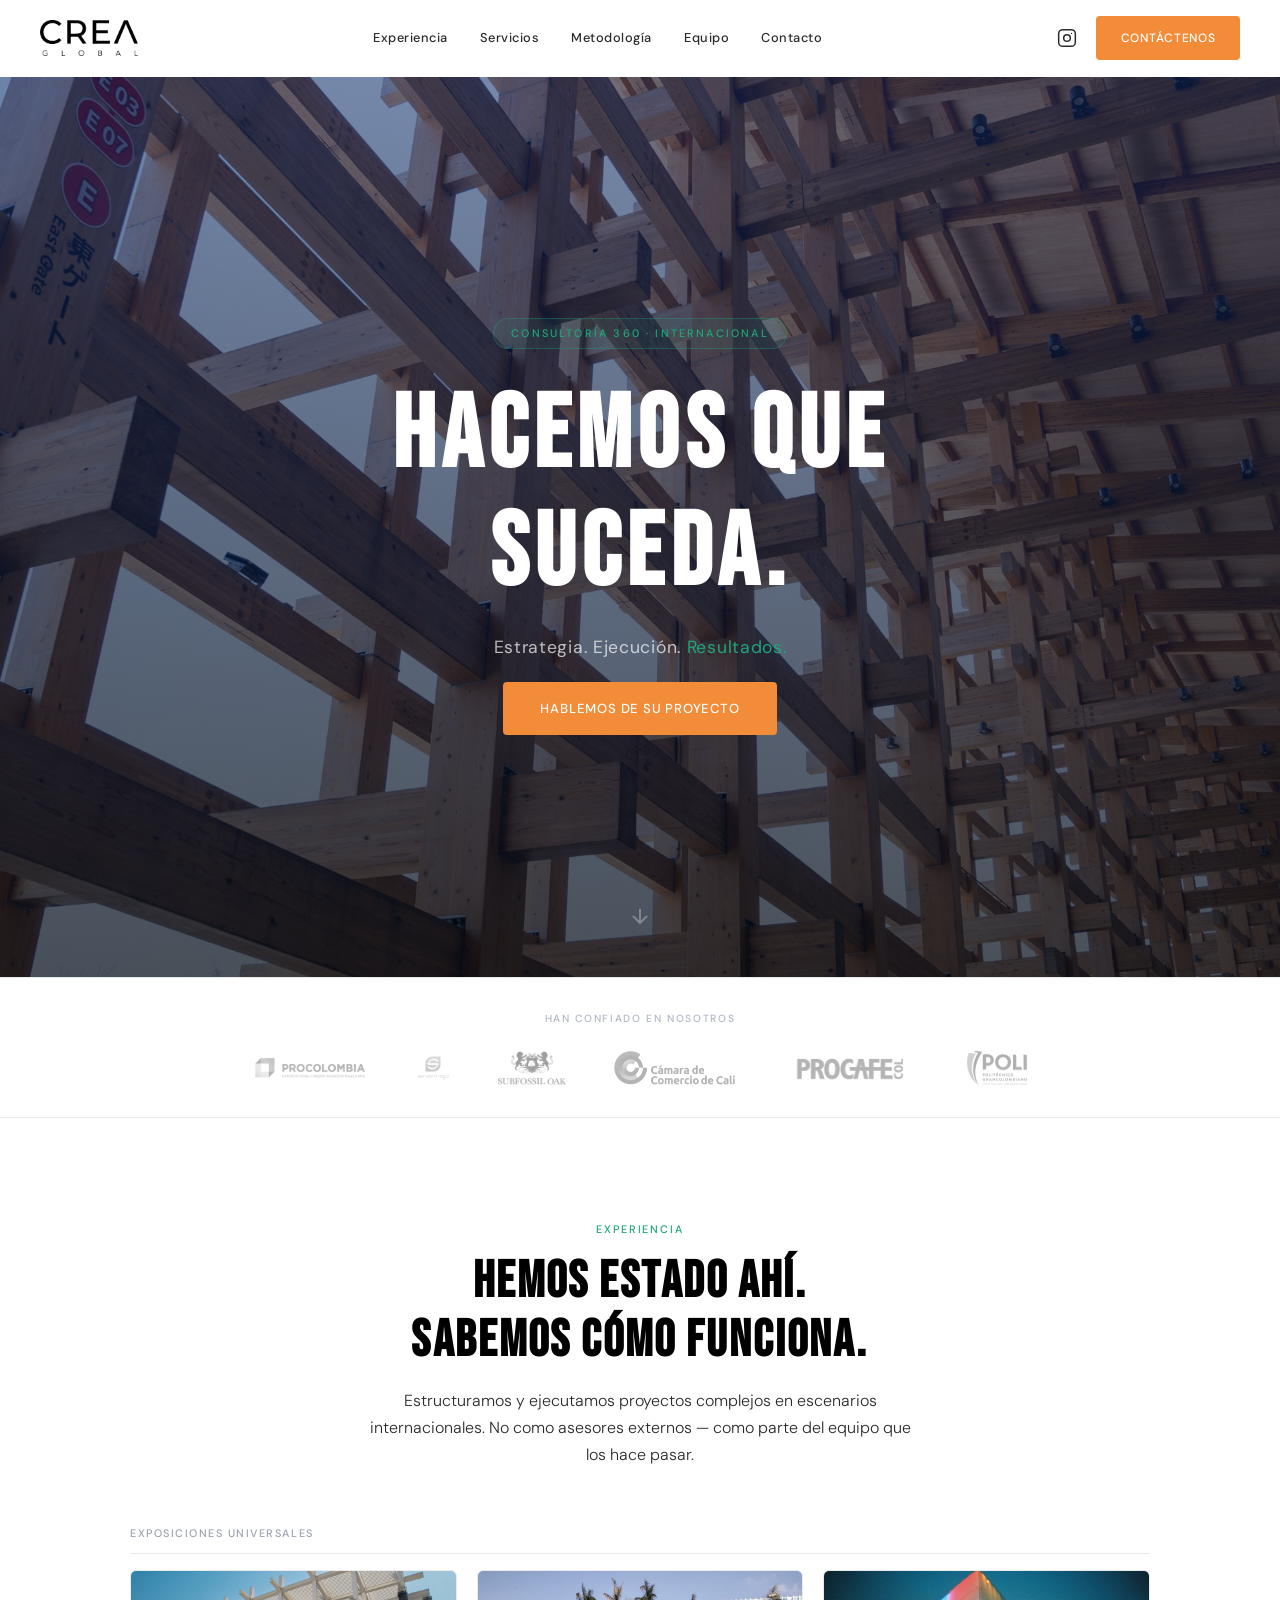
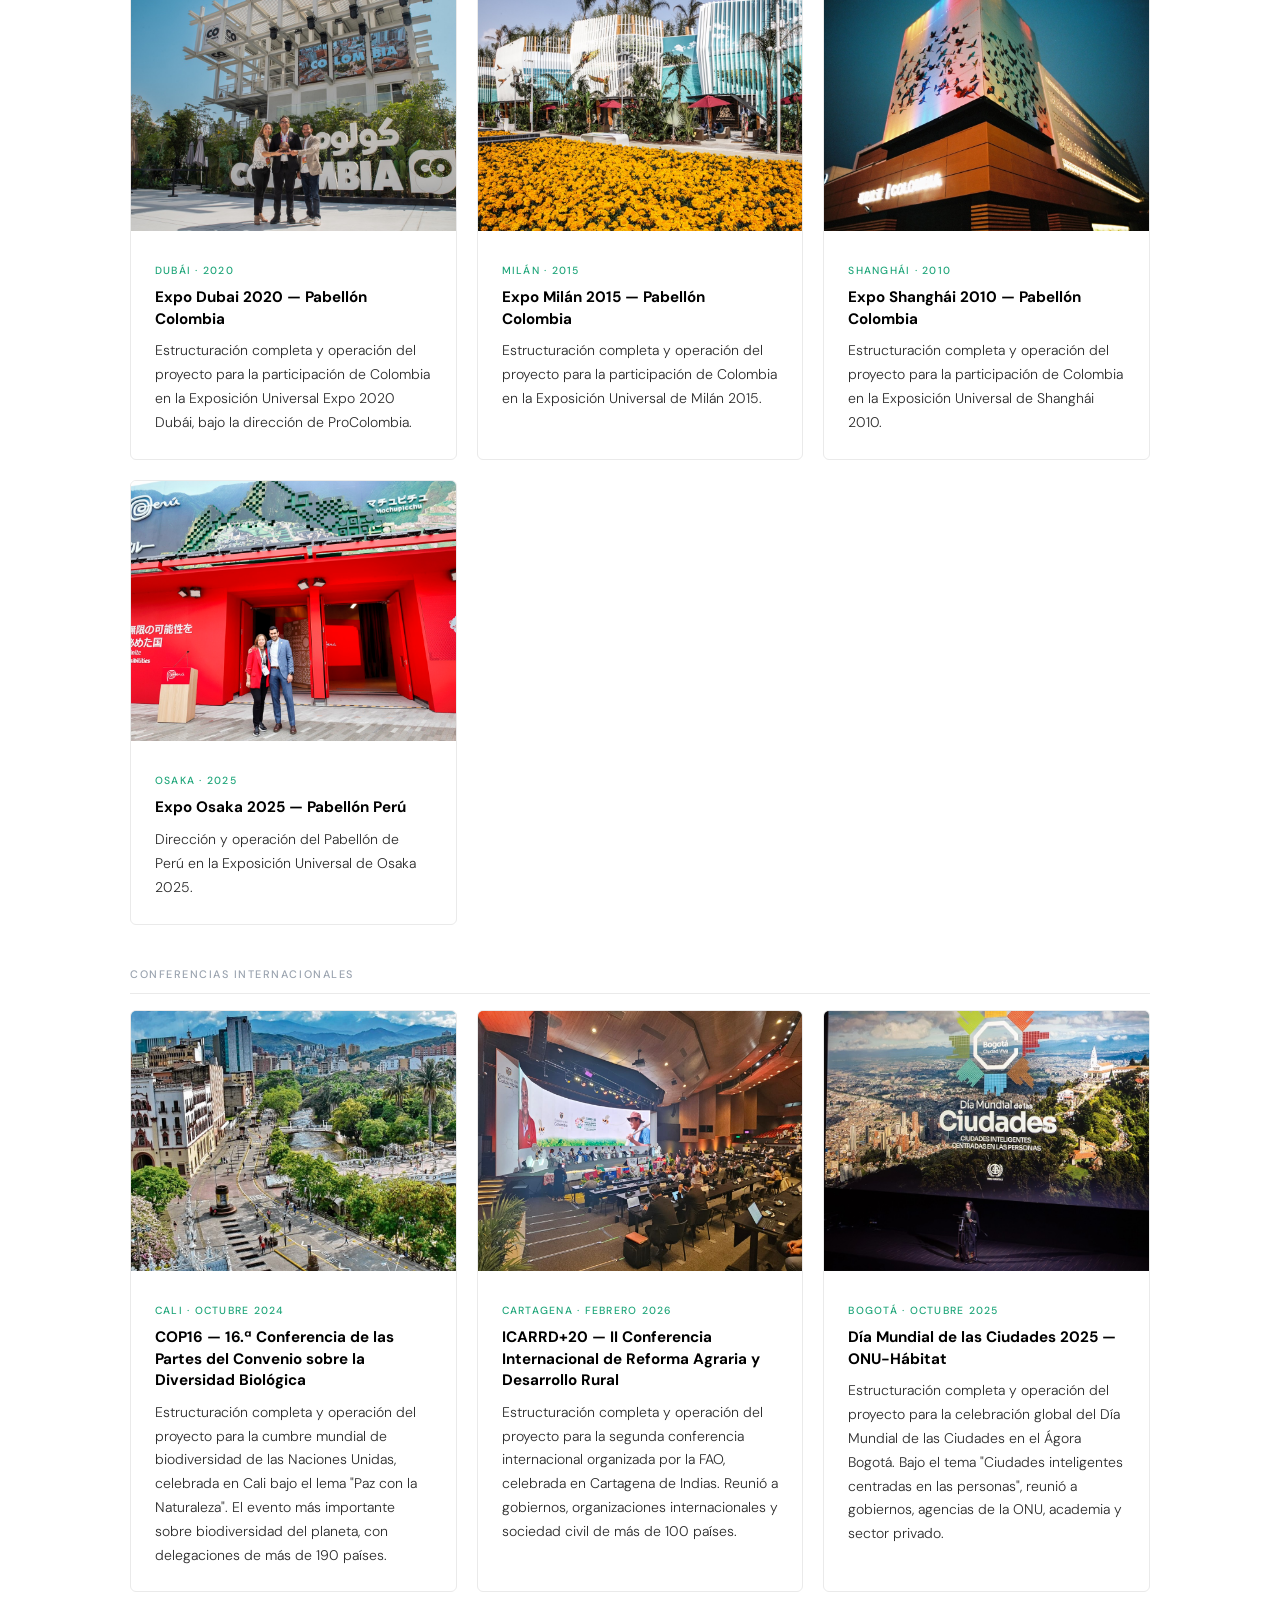
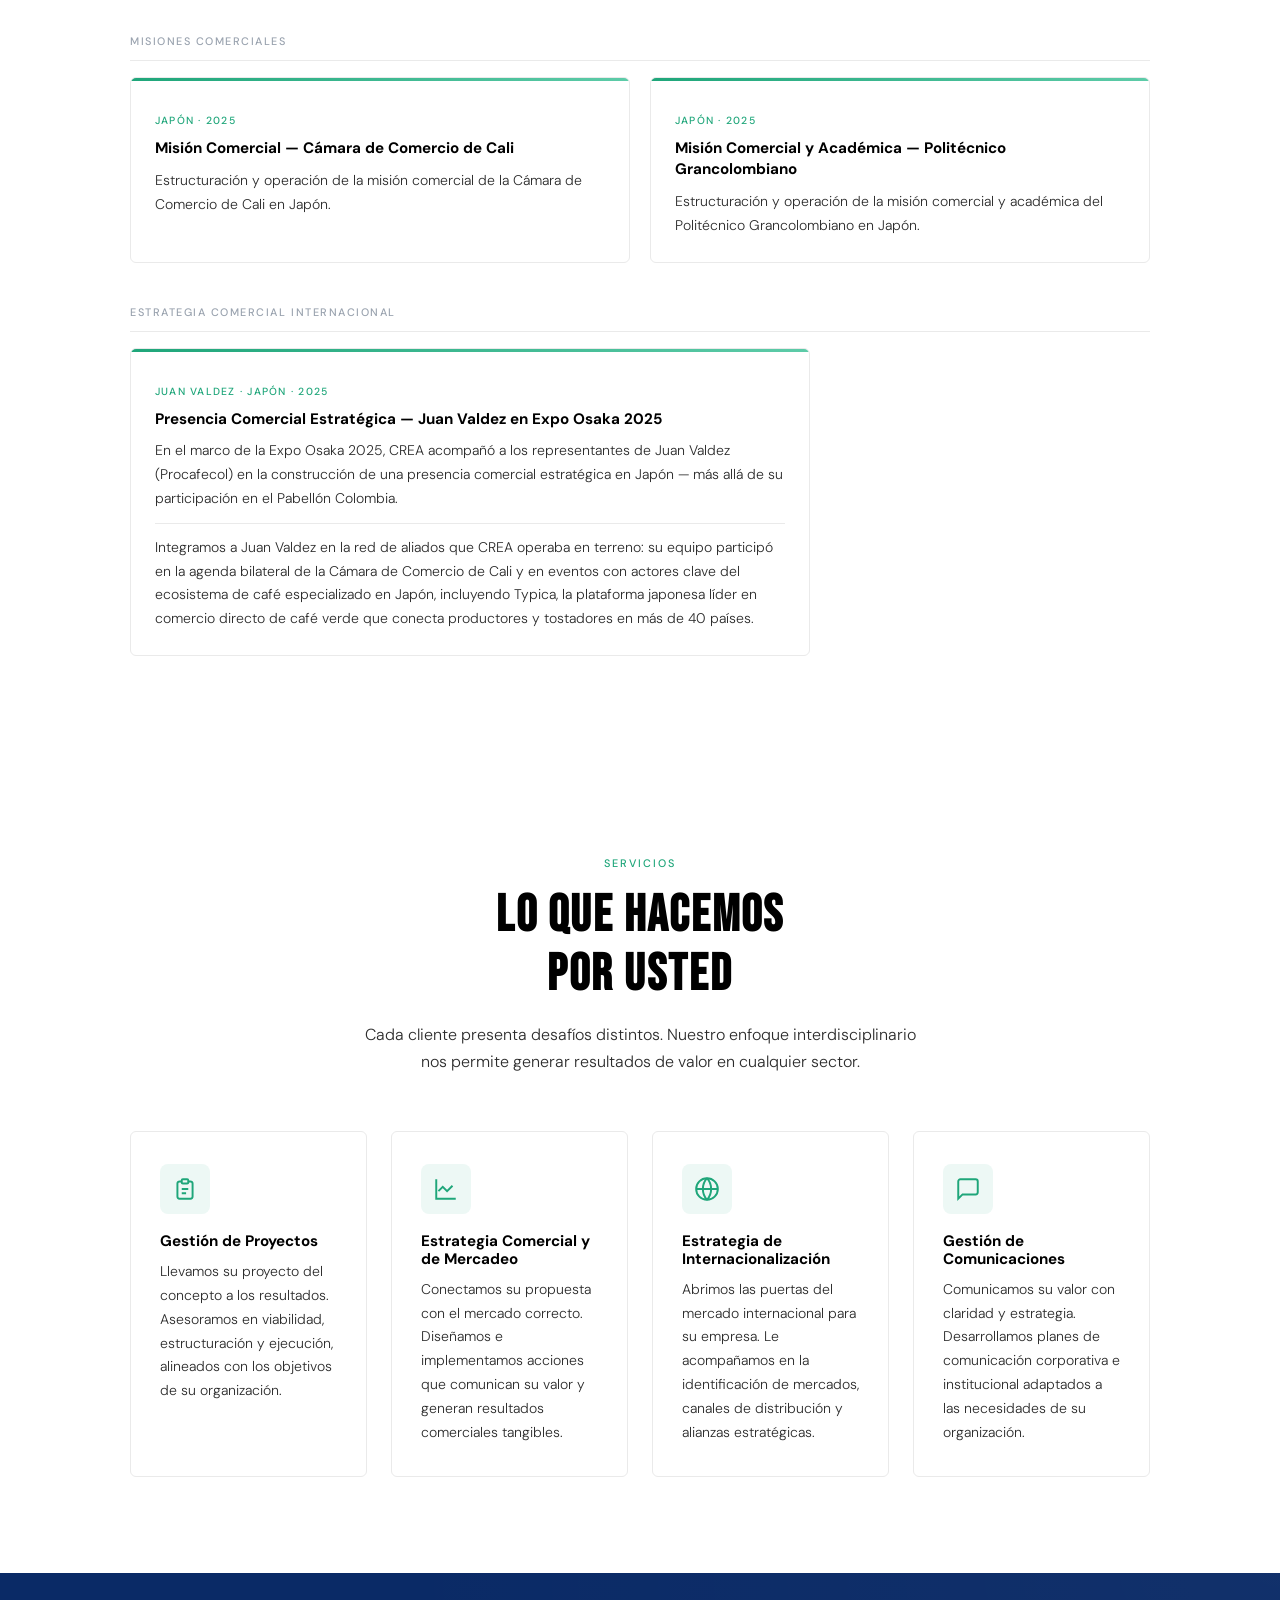
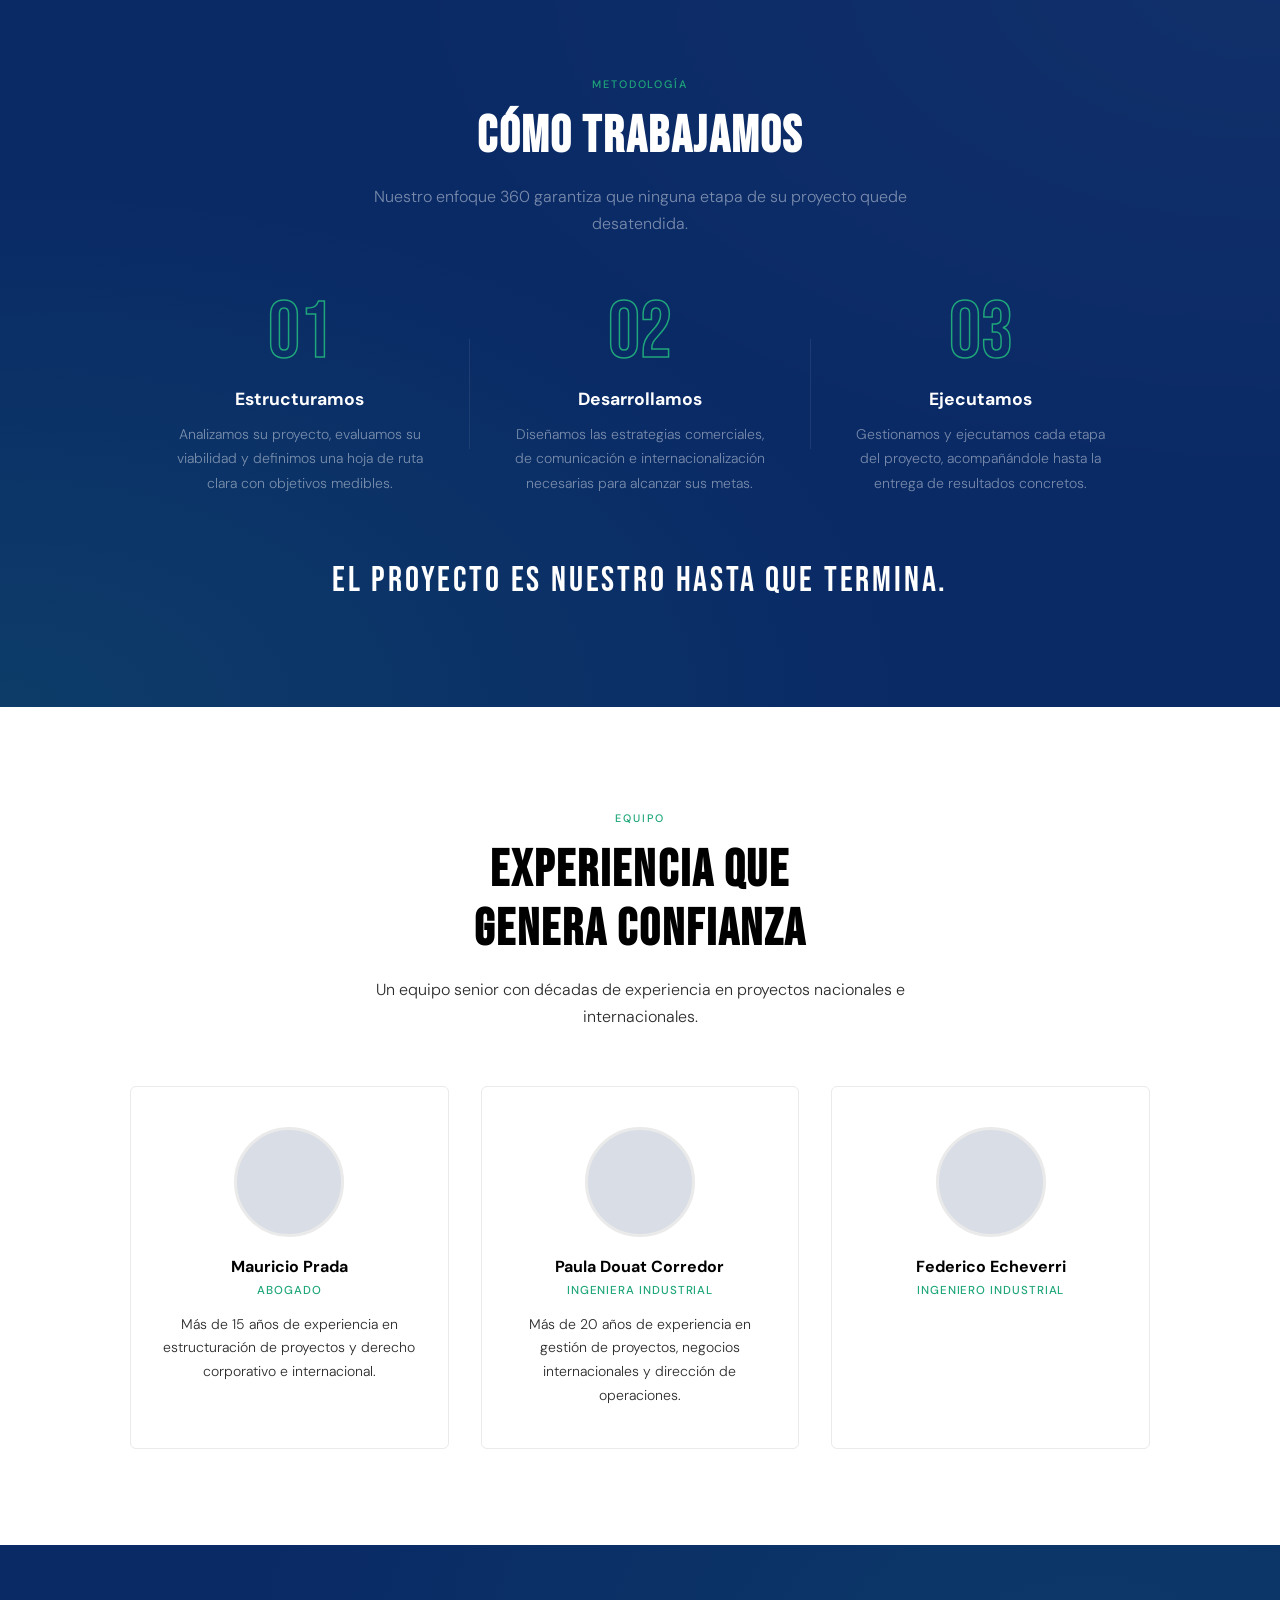
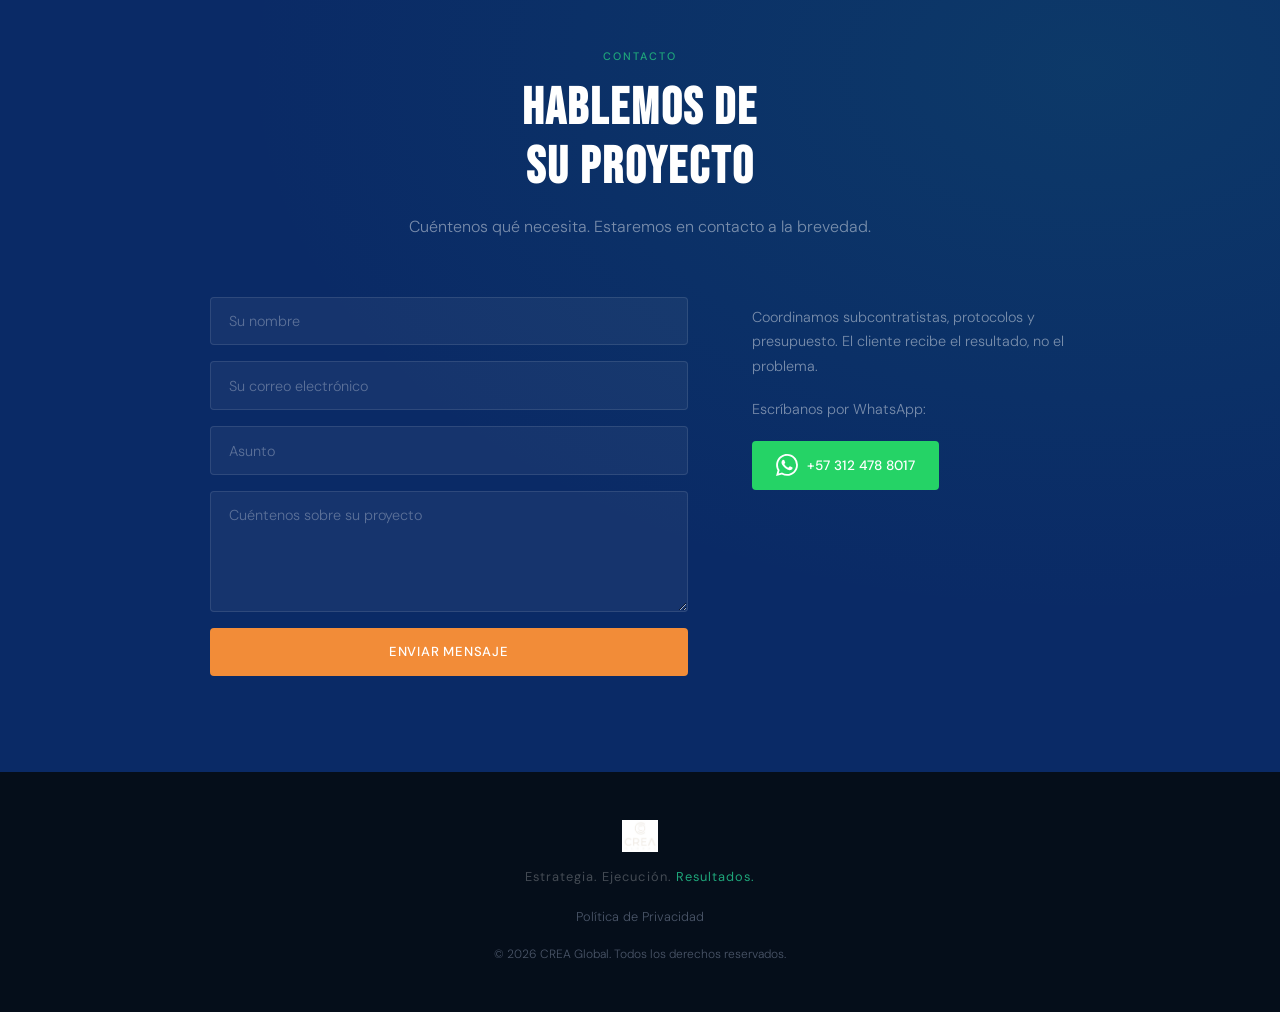
==== index.html @ e5c526e5 "Update branding, layout, and team section - Add new white logo (JPEG) to footer - Lighten section ba" ====
<!DOCTYPE html>
<html lang="es">
<head>
  <meta charset="UTF-8" />
  <meta name="viewport" content="width=device-width, initial-scale=1.0" />
  <title>CREA Global — Estrategia. Ejecución. Resultados.</title>
  <link rel="stylesheet" href="style.css" />
  <link href="https://fonts.googleapis.com/css2?family=Bebas+Neue&family=DM+Sans:ital,wght@0,300;0,400;0,500&display=swap" rel="stylesheet" />
</head>
<body>

  <!-- Navigation -->
  <header class="navbar" id="navbar">
    <a href="#" class="logo"><img src="images/logo-black.png" alt="CREA Global" height="36" /></a>
    <nav class="nav-links">
      <a href="#experiencia">Experiencia</a>
      <a href="#servicios">Servicios</a>
      <a href="#metodologia">Metodología</a>
      <a href="#equipo">Equipo</a>
      <a href="#contacto">Contacto</a>
    </nav>
    <div class="nav-actions">
      <a href="https://instagram.com" target="_blank" class="ig-link" aria-label="Instagram">
        <svg width="20" height="20" fill="none" stroke="currentColor" stroke-width="1.8" viewBox="0 0 24 24"><rect x="2" y="2" width="20" height="20" rx="5" ry="5"/><circle cx="12" cy="12" r="4"/><circle cx="17.5" cy="6.5" r="0.8" fill="currentColor" stroke="none"/></svg>
      </a>
      <a href="#contacto" class="btn btn-sm">Contáctenos</a>
      <button class="hamburger" aria-label="Menú">&#9776;</button>
    </div>
  </header>

  <!-- Hero -->
  <section class="hero" id="inicio">
    <div class="hero-bg"></div>
    <div class="hero-content">
      <p class="hero-tag reveal">Consultoría 360 · Internacional</p>
      <h1 class="reveal">HACEMOS QUE SUCEDA.</h1>
      <p class="hero-tagline reveal">Estrategia. Ejecución. <span class="accent-green">Resultados.</span></p>
      <a href="#contacto" class="btn btn-hero reveal">Hablemos de su proyecto</a>
    </div>
    <a href="#experiencia" class="hero-scroll" aria-label="Continuar">
      <svg width="24" height="24" fill="none" stroke="currentColor" stroke-width="2" viewBox="0 0 24 24"><path d="M12 5v14M5 12l7 7 7-7"/></svg>
    </a>
  </section>

  <!-- Trust Bar -->
  <section class="trust-bar">
    <p class="trust-label">Han confiado en nosotros</p>
    <div class="trust-logos">
      <img src="images/logo-procolombia.png" alt="ProColombia" />
      <img src="images/logo-servientrega.png" alt="Servientrega" />
      <img src="images/logo-subfossil.png" alt="Subfossil OAK" />
      <img src="images/logo-camara-cali.png" alt="Cámara de Comercio de Cali" />
      <img src="images/logo-procafecol.png" alt="Procafecol" />
      <img src="images/logo-politecnico.png" alt="Politécnico Grancolombiano" />
    </div>
  </section>

  <!-- Experience -->
  <section class="experience section" id="experiencia">
    <div class="container">
      <div class="section-header reveal">
        <p class="section-tag">Experiencia</p>
        <h2>Hemos estado ahí.<br>Sabemos cómo funciona.</h2>
        <p class="section-sub">Estructuramos y ejecutamos proyectos complejos en escenarios internacionales. No como asesores externos — como parte del equipo que los hace pasar.</p>
      </div>

      <p class="exp-category-label reveal">Exposiciones Universales</p>
      <div class="exp-grid">
        <div class="exp-card reveal">
          <div class="exp-card-img" style="background-image: url('images/project-dubai.jpg')"></div>
          <div class="exp-body">
            <span class="exp-tag">Dubái · 2020</span>
            <h3>Expo Dubai 2020 — Pabellón Colombia</h3>
            <p>Estructuración completa y operación del proyecto para la participación de Colombia en la Exposición Universal Expo 2020 Dubái, bajo la dirección de ProColombia.</p>
          </div>
        </div>
        <div class="exp-card reveal">
          <div class="exp-card-img" style="background-image: url('images/project-milan.jpg')"></div>
          <div class="exp-body">
            <span class="exp-tag">Milán · 2015</span>
            <h3>Expo Milán 2015 — Pabellón Colombia</h3>
            <p>Estructuración completa y operación del proyecto para la participación de Colombia en la Exposición Universal de Milán 2015.</p>
          </div>
        </div>
        <div class="exp-card reveal">
          <div class="exp-card-img" style="background-image: url('images/project-shanghai.jpg')"></div>
          <div class="exp-body">
            <span class="exp-tag">Shanghái · 2010</span>
            <h3>Expo Shanghái 2010 — Pabellón Colombia</h3>
            <p>Estructuración completa y operación del proyecto para la participación de Colombia en la Exposición Universal de Shanghái 2010.</p>
          </div>
        </div>
        <div class="exp-card reveal">
          <div class="exp-card-img" style="background-image: url('images/project-osaka.jpg')"></div>
          <div class="exp-body">
            <span class="exp-tag">Osaka · 2025</span>
            <h3>Expo Osaka 2025 — Pabellón Perú</h3>
            <p>Dirección y operación del Pabellón de Perú en la Exposición Universal de Osaka 2025.</p>
          </div>
        </div>
      </div>

      <p class="exp-category-label reveal">Conferencias Internacionales</p>
      <div class="exp-grid">
        <div class="exp-card reveal">
          <div class="exp-card-img" style="background-image: url('images/project-cop16.jpg')"></div>
          <div class="exp-body">
            <span class="exp-tag">Cali · Octubre 2024</span>
            <h3>COP16 — 16.ª Conferencia de las Partes del Convenio sobre la Diversidad Biológica</h3>
            <p>Estructuración completa y operación del proyecto para la cumbre mundial de biodiversidad de las Naciones Unidas, celebrada en Cali bajo el lema "Paz con la Naturaleza". El evento más importante sobre biodiversidad del planeta, con delegaciones de más de 190 países.</p>
          </div>
        </div>
        <div class="exp-card reveal">
          <div class="exp-card-img" style="background-image: url('images/project-icarrd.jpg')"></div>
          <div class="exp-body">
            <span class="exp-tag">Cartagena · Febrero 2026</span>
            <h3>ICARRD+20 — II Conferencia Internacional de Reforma Agraria y Desarrollo Rural</h3>
            <p>Estructuración completa y operación del proyecto para la segunda conferencia internacional organizada por la FAO, celebrada en Cartagena de Indias. Reunió a gobiernos, organizaciones internacionales y sociedad civil de más de 100 países.</p>
          </div>
        </div>
        <div class="exp-card reveal">
          <div class="exp-card-img" style="background-image: url('images/project-ciudades.jpg')"></div>
          <div class="exp-body">
            <span class="exp-tag">Bogotá · Octubre 2025</span>
            <h3>Día Mundial de las Ciudades 2025 — ONU-Hábitat</h3>
            <p>Estructuración completa y operación del proyecto para la celebración global del Día Mundial de las Ciudades en el Ágora Bogotá. Bajo el tema "Ciudades inteligentes centradas en las personas", reunió a gobiernos, agencias de la ONU, academia y sector privado.</p>
          </div>
        </div>
      </div>

      <p class="exp-category-label reveal">Misiones Comerciales</p>
      <div class="exp-grid">
        <div class="exp-card reveal">
          <div class="exp-card-accent"></div>
          <div class="exp-body">
            <span class="exp-tag">Japón · 2025</span>
            <h3>Misión Comercial — Cámara de Comercio de Cali</h3>
            <p>Estructuración y operación de la misión comercial de la Cámara de Comercio de Cali en Japón.</p>
          </div>
        </div>
        <div class="exp-card reveal">
          <div class="exp-card-accent"></div>
          <div class="exp-body">
            <span class="exp-tag">Japón · 2025</span>
            <h3>Misión Comercial y Académica — Politécnico Grancolombiano</h3>
            <p>Estructuración y operación de la misión comercial y académica del Politécnico Grancolombiano en Japón.</p>
          </div>
        </div>
      </div>

      <p class="exp-category-label reveal">Estrategia Comercial Internacional</p>
      <div class="exp-grid">
        <div class="exp-card exp-card-featured reveal">
          <div class="exp-card-accent"></div>
          <div class="exp-body">
            <span class="exp-tag">Juan Valdez · Japón · 2025</span>
            <h3>Presencia Comercial Estratégica — Juan Valdez en Expo Osaka 2025</h3>
            <p>En el marco de la Expo Osaka 2025, CREA acompañó a los representantes de Juan Valdez (Procafecol) en la construcción de una presencia comercial estratégica en Japón — más allá de su participación en el Pabellón Colombia.</p>
            <p class="exp-body-extra">Integramos a Juan Valdez en la red de aliados que CREA operaba en terreno: su equipo participó en la agenda bilateral de la Cámara de Comercio de Cali y en eventos con actores clave del ecosistema de café especializado en Japón, incluyendo Typica, la plataforma japonesa líder en comercio directo de café verde que conecta productores y tostadores en más de 40 países.</p>
          </div>
        </div>
      </div>
    </div>
  </section>

  <!-- Services -->
  <section class="services section" id="servicios">
    <div class="container">
      <div class="section-header reveal">
        <p class="section-tag">Servicios</p>
        <h2>Lo que hacemos<br>por usted</h2>
        <p class="section-sub">Cada cliente presenta desafíos distintos. Nuestro enfoque interdisciplinario nos permite generar resultados de valor en cualquier sector.</p>
      </div>
      <div class="services-grid">
        <div class="service-card reveal">
          <div class="service-icon">
            <svg width="26" height="26" fill="none" stroke="currentColor" stroke-width="1.8" viewBox="0 0 24 24"><path d="M9 5H7a2 2 0 00-2 2v12a2 2 0 002 2h10a2 2 0 002-2V7a2 2 0 00-2-2h-2"/><rect x="9" y="3" width="6" height="4" rx="1"/><path d="M9 12h6M9 16h4"/></svg>
          </div>
          <h3>Gestión de Proyectos</h3>
          <p>Llevamos su proyecto del concepto a los resultados. Asesoramos en viabilidad, estructuración y ejecución, alineados con los objetivos de su organización.</p>
        </div>
        <div class="service-card reveal">
          <div class="service-icon">
            <svg width="26" height="26" fill="none" stroke="currentColor" stroke-width="1.8" viewBox="0 0 24 24"><path d="M3 3v18h18"/><path d="M18 9l-5 5-4-4-4 4"/></svg>
          </div>
          <h3>Estrategia Comercial y de Mercadeo</h3>
          <p>Conectamos su propuesta con el mercado correcto. Diseñamos e implementamos acciones que comunican su valor y generan resultados comerciales tangibles.</p>
        </div>
        <div class="service-card reveal">
          <div class="service-icon">
            <svg width="26" height="26" fill="none" stroke="currentColor" stroke-width="1.8" viewBox="0 0 24 24"><circle cx="12" cy="12" r="10"/><path d="M2 12h20M12 2a15 15 0 010 20M12 2a15 15 0 000 20"/></svg>
          </div>
          <h3>Estrategia de Internacionalización</h3>
          <p>Abrimos las puertas del mercado internacional para su empresa. Le acompañamos en la identificación de mercados, canales de distribución y alianzas estratégicas.</p>
        </div>
        <div class="service-card reveal">
          <div class="service-icon">
            <svg width="26" height="26" fill="none" stroke="currentColor" stroke-width="1.8" viewBox="0 0 24 24"><path d="M21 15a2 2 0 01-2 2H7l-4 4V5a2 2 0 012-2h14a2 2 0 012 2z"/></svg>
          </div>
          <h3>Gestión de Comunicaciones</h3>
          <p>Comunicamos su valor con claridad y estrategia. Desarrollamos planes de comunicación corporativa e institucional adaptados a las necesidades de su organización.</p>
        </div>
      </div>
    </div>
  </section>

  <!-- Methodology -->
  <section class="methodology section" id="metodologia">
    <div class="container">
      <div class="section-header reveal">
        <p class="section-tag">Metodología</p>
        <h2>Cómo trabajamos</h2>
        <p class="section-sub">Nuestro enfoque 360 garantiza que ninguna etapa de su proyecto quede desatendida.</p>
      </div>
      <div class="method-steps">
        <div class="method-step reveal">
          <div class="step-number">01</div>
          <h3>Estructuramos</h3>
          <p>Analizamos su proyecto, evaluamos su viabilidad y definimos una hoja de ruta clara con objetivos medibles.</p>
        </div>
        <div class="method-divider"></div>
        <div class="method-step reveal">
          <div class="step-number">02</div>
          <h3>Desarrollamos</h3>
          <p>Diseñamos las estrategias comerciales, de comunicación e internacionalización necesarias para alcanzar sus metas.</p>
        </div>
        <div class="method-divider"></div>
        <div class="method-step reveal">
          <div class="step-number">03</div>
          <h3>Ejecutamos</h3>
          <p>Gestionamos y ejecutamos cada etapa del proyecto, acompañándole hasta la entrega de resultados concretos.</p>
        </div>
      </div>
      <p class="method-closing reveal">El proyecto es nuestro hasta que termina.</p>
    </div>
  </section>

  <!-- Team -->
  <section class="team section" id="equipo">
    <div class="container">
      <div class="section-header reveal">
        <p class="section-tag">Equipo</p>
        <h2>Experiencia que<br>genera confianza</h2>
        <p class="section-sub">Un equipo senior con décadas de experiencia en proyectos nacionales e internacionales.</p>
      </div>
      <div class="team-grid">
        <div class="team-card reveal">
          <div class="team-photo placeholder-img"></div>
          <h3>Mauricio Prada</h3>
          <p class="team-role">Abogado</p>
          <p class="team-bio">Más de 15 años de experiencia en estructuración de proyectos y derecho corporativo e internacional.</p>
        </div>
        <div class="team-card reveal">
          <div class="team-photo placeholder-img"></div>
          <h3>Paula Douat Corredor</h3>
          <p class="team-role">Ingeniera Industrial</p>
          <p class="team-bio">Más de 20 años de experiencia en gestión de proyectos, negocios internacionales y dirección de operaciones.</p>
        </div>
        <div class="team-card reveal">
          <div class="team-photo placeholder-img"></div>
          <h3>Federico Echeverri</h3>
          <p class="team-role">Ingeniero Industrial</p>
          <p class="team-bio"></p>
        </div>
      </div>
    </div>
  </section>

  <!-- Contact -->
  <section class="contact section" id="contacto">
    <div class="container">
      <div class="section-header reveal">
        <p class="section-tag">Contacto</p>
        <h2>Hablemos de<br>su proyecto</h2>
        <p class="section-sub">Cuéntenos qué necesita. Estaremos en contacto a la brevedad.</p>
      </div>
      <div class="contact-inner reveal">
        <form class="contact-form">
          <input type="text" placeholder="Su nombre" required />
          <input type="email" placeholder="Su correo electrónico" required />
          <input type="text" placeholder="Asunto" />
          <textarea placeholder="Cuéntenos sobre su proyecto" rows="5" required></textarea>
          <button type="submit" class="btn">Enviar mensaje</button>
        </form>
        <div class="contact-info">
          <p>Coordinamos subcontratistas, protocolos y presupuesto. El cliente recibe el resultado, no el problema.</p>
          <p>Escríbanos por WhatsApp:</p>
          <a href="https://wa.me/573124788017" target="_blank" class="whatsapp-btn">
            <svg width="22" height="22" fill="currentColor" viewBox="0 0 24 24"><path d="M17.472 14.382c-.297-.149-1.758-.867-2.03-.967-.273-.099-.471-.148-.67.15-.197.297-.767.966-.94 1.164-.173.199-.347.223-.644.075-.297-.15-1.255-.463-2.39-1.475-.883-.788-1.48-1.761-1.653-2.059-.173-.297-.018-.458.13-.606.134-.133.298-.347.446-.52.149-.174.198-.298.298-.497.099-.198.05-.371-.025-.52-.075-.149-.669-1.612-.916-2.207-.242-.579-.487-.5-.669-.51a12.8 12.8 0 00-.57-.01c-.198 0-.52.074-.792.372-.272.297-1.04 1.016-1.04 2.479 0 1.462 1.065 2.875 1.213 3.074.149.198 2.096 3.2 5.077 4.487.709.306 1.262.489 1.694.625.712.227 1.36.195 1.871.118.571-.085 1.758-.719 2.006-1.413.248-.694.248-1.289.173-1.413-.074-.124-.272-.198-.57-.347m-5.421 7.403h-.004a9.87 9.87 0 01-5.031-1.378l-.361-.214-3.741.982.998-3.648-.235-.374a9.86 9.86 0 01-1.51-5.26c.001-5.45 4.436-9.884 9.888-9.884 2.64 0 5.122 1.03 6.988 2.898a9.825 9.825 0 012.893 6.994c-.003 5.45-4.437 9.884-9.885 9.884m8.413-18.297A11.815 11.815 0 0012.05 0C5.495 0 .16 5.335.157 11.892c0 2.096.547 4.142 1.588 5.945L.057 24l6.305-1.654a11.882 11.882 0 005.683 1.448h.005c6.554 0 11.89-5.335 11.893-11.893a11.821 11.821 0 00-3.48-8.413z"/></svg>
            +57 312 478 8017
          </a>
        </div>
      </div>
    </div>
  </section>

  <!-- Footer -->
  <footer class="footer">
    <div class="footer-inner">
      <img src="images/logo-white-new.jpg" alt="CREA Global" height="32" />
      <p class="footer-tagline">Estrategia. Ejecución. <span class="accent-green">Resultados.</span></p>
      <div class="footer-links">
        <a href="#">Política de Privacidad</a>
      </div>
      <p class="footer-copy">&copy; 2026 CREA Global. Todos los derechos reservados.</p>
    </div>
  </footer>

  <script>
    const navbar = document.getElementById('navbar');
    window.addEventListener('scroll', () => {
      navbar.classList.toggle('scrolled', window.scrollY > 20);
    });

    const observer = new IntersectionObserver((entries) => {
      entries.forEach(e => {
        if (e.isIntersecting) {
          e.target.classList.add('visible');
          observer.unobserve(e.target);
        }
      });
    }, { threshold: 0.1 });

    document.querySelectorAll('.reveal').forEach(el => observer.observe(el));
  </script>

</body>
</html>
---- style.css ----
/* ── Reset & Base ── */
*, *::before, *::after { box-sizing: border-box; margin: 0; padding: 0; }

:root {
  /* Brand palette — Manual de Marca CREA Global */
  --black:      #000000; /* Negro */
  --dark:       #2B2B2B; /* Gris Oscuro */
  --gray:       #EAEAEA; /* Gris Claro */
  --white:      #FFFFFF;
  --navy:       #0A2A66; /* Azul Corporativo */
  --green:      #1FA67A; /* Verde Estratégico */
  --orange:     #F28C38; /* Naranja Acento */
  /* Derived */
  --off-white:  #F5F5F5;
  --text:       #000000;
  --muted:      #2B2B2B;
  --border:     #EAEAEA;
}

html { scroll-behavior: smooth; }

body {
  font-family: 'DM Sans', sans-serif;
  font-weight: 300;
  color: var(--text);
  background: var(--white);
  line-height: 1.7;
  -webkit-font-smoothing: antialiased;
}

a { text-decoration: none; color: inherit; }
h1, h2, h3 { line-height: 1.15; }
h1, h2 { font-family: 'Bebas Neue', sans-serif; text-transform: uppercase; letter-spacing: 0.04em; }
h3 { font-family: 'DM Sans', sans-serif; font-weight: 500; }

/* ── Reveal animations ── */
.reveal {
  opacity: 0;
  transform: translateY(24px);
  transition: opacity 0.65s ease, transform 0.65s ease;
}
.reveal.visible { opacity: 1; transform: translateY(0); }
.exp-grid .reveal:nth-child(2) { transition-delay: 0.1s; }
.exp-grid .reveal:nth-child(3) { transition-delay: 0.2s; }
.exp-grid .reveal:nth-child(4) { transition-delay: 0.3s; }
.services-grid .reveal:nth-child(2) { transition-delay: 0.1s; }
.services-grid .reveal:nth-child(3) { transition-delay: 0.2s; }
.services-grid .reveal:nth-child(4) { transition-delay: 0.3s; }

/* ── Layout ── */
.container { max-width: 1100px; margin: 0 auto; padding: 0 2.5rem; }
.section { padding: 6rem 0; }

.section-header { text-align: center; margin-bottom: 3.5rem; }
.section-tag {
  display: inline-block;
  font-family: 'DM Sans', sans-serif;
  font-size: 0.68rem;
  font-weight: 500;
  letter-spacing: 0.18em;
  text-transform: uppercase;
  color: var(--green);
  margin-bottom: 0.9rem;
}
.section-header h2 {
  font-size: clamp(2rem, 4.5vw, 3.2rem);
  color: var(--black);
  margin-bottom: 1rem;
}
.section-sub {
  font-size: 1rem;
  color: var(--muted);
  max-width: 560px;
  margin: 0 auto;
}

.accent-green { color: var(--green); }
.placeholder-img { background: #d8dde6; border-radius: 8px; }

/* ── Navbar ── */
.navbar {
  display: flex;
  align-items: center;
  justify-content: space-between;
  padding: 1rem 2.5rem;
  background: rgba(255,255,255,0.97);
  backdrop-filter: blur(10px);
  border-bottom: 1px solid transparent;
  position: sticky;
  top: 0;
  z-index: 100;
  transition: border-color 0.3s, box-shadow 0.3s;
}
.navbar.scrolled {
  border-color: var(--border);
  box-shadow: 0 2px 16px rgba(0,0,0,0.07);
}
.logo { display: flex; align-items: center; flex-shrink: 0; }
.logo img { display: block; height: 36px; width: auto; }

.nav-links { display: flex; gap: 2rem; }
.nav-links a {
  font-family: 'DM Sans', sans-serif;
  font-size: 0.8rem;
  font-weight: 500;
  letter-spacing: 0.04em;
  color: var(--dark);
  transition: color 0.2s;
}
.nav-links a:hover { color: var(--green); }
.nav-actions { display: flex; align-items: center; gap: 1.2rem; }
.ig-link { color: var(--dark); display: flex; align-items: center; transition: color 0.2s; }
.ig-link:hover { color: var(--green); }
.hamburger { display: none; background: none; border: none; font-size: 1.4rem; cursor: pointer; color: var(--text); }

/* ── Buttons ── */
.btn {
  display: inline-block;
  padding: 0.85rem 2.2rem;
  background: var(--orange);
  color: var(--white);
  border-radius: 4px;
  font-family: 'DM Sans', sans-serif;
  font-size: 0.82rem;
  font-weight: 500;
  letter-spacing: 0.06em;
  text-transform: uppercase;
  border: 2px solid var(--orange);
  cursor: pointer;
  transition: background 0.25s, color 0.25s, transform 0.2s, box-shadow 0.2s;
}
.btn:hover {
  background: #d9781e;
  border-color: #d9781e;
  transform: translateY(-2px);
  box-shadow: 0 8px 24px rgba(242,140,56,0.35);
}
.btn-sm { padding: 0.6rem 1.4rem; font-size: 0.75rem; }
.btn-hero { }
.btn-hero:hover {
  box-shadow: 0 8px 24px rgba(242,140,56,0.45);
}

/* ── Hero ── */
.hero {
  position: relative;
  min-height: 100vh;
  display: flex;
  align-items: center;
  justify-content: center;
  text-align: center;
  overflow: hidden;
}
.hero-bg {
  position: absolute;
  inset: 0;
  background-image: url('images/hero-bg.jpg');
  background-size: cover;
  background-position: center;
  animation: heroZoom 20s ease-in-out infinite alternate;
}
.hero-bg::after {
  content: '';
  position: absolute;
  inset: 0;
  background: linear-gradient(
    to bottom,
    rgba(10,42,102,0.55) 0%,
    rgba(5,14,26,0.72) 100%
  );
}
@keyframes heroZoom {
  from { transform: scale(1); }
  to   { transform: scale(1.06); }
}
.hero-content {
  position: relative;
  z-index: 1;
  max-width: 820px;
  padding: 2rem;
}
.hero-tag {
  display: inline-block;
  font-family: 'DM Sans', sans-serif;
  font-size: 0.68rem;
  font-weight: 500;
  letter-spacing: 0.2em;
  text-transform: uppercase;
  color: var(--green);
  border: 1px solid rgba(31,166,122,0.35);
  background: rgba(31,166,122,0.08);
  padding: 0.35rem 1.1rem;
  border-radius: 100px;
  margin-bottom: 1.8rem;
}
.hero-content h1 {
  font-size: clamp(3.5rem, 8vw, 7rem);
  color: var(--white);
  margin-bottom: 1.2rem;
  letter-spacing: 0.06em;
}
.hero-tagline {
  font-family: 'DM Sans', sans-serif;
  font-size: 1.1rem;
  font-weight: 400;
  color: rgba(255,255,255,0.7);
  letter-spacing: 0.04em;
  margin-bottom: 1.2rem;
}
.hero-sub {
  font-size: 1rem;
  color: rgba(255,255,255,0.55);
  max-width: 560px;
  margin: 0 auto 2.5rem;
  line-height: 1.8;
}
.hero-scroll {
  position: absolute;
  bottom: 2.5rem;
  left: 50%;
  transform: translateX(-50%);
  color: rgba(255,255,255,0.3);
  animation: bounce 2.2s ease-in-out infinite;
  z-index: 1;
  transition: color 0.2s;
}
.hero-scroll:hover { color: rgba(255,255,255,0.7); }
@keyframes bounce {
  0%, 100% { transform: translateX(-50%) translateY(0); }
  50%       { transform: translateX(-50%) translateY(9px); }
}

/* ── Trust Bar ── */
.trust-bar {
  background: var(--white);
  border-top: 1px solid var(--border);
  border-bottom: 1px solid var(--border);
  padding: 2rem 2.5rem;
  text-align: center;
}
.trust-label {
  font-family: 'DM Sans', sans-serif;
  font-size: 0.65rem;
  font-weight: 500;
  letter-spacing: 0.16em;
  text-transform: uppercase;
  color: #b0b8c4;
  margin-bottom: 1.5rem;
}
.trust-logos {
  display: flex;
  justify-content: center;
  align-items: center;
  gap: 3rem;
  flex-wrap: wrap;
}
.trust-logos img {
  height: 34px;
  width: auto;
  filter: grayscale(100%) opacity(38%);
  transition: filter 0.3s;
}
.trust-logos img:hover { filter: grayscale(0%) opacity(100%); }

/* ── Experience ── */
.experience { background: var(--white); }
.exp-category-label {
  font-family: 'DM Sans', sans-serif;
  font-size: 0.68rem;
  font-weight: 500;
  letter-spacing: 0.14em;
  text-transform: uppercase;
  color: #9aa3af;
  margin: 2.5rem 0 1rem;
  padding-bottom: 0.6rem;
  border-bottom: 1px solid var(--border);
}
.exp-grid {
  display: grid;
  grid-template-columns: repeat(auto-fit, minmax(260px, 1fr));
  gap: 1.25rem;
}
.exp-card {
  background: var(--white);
  border: 1px solid var(--border);
  border-radius: 6px;
  overflow: hidden;
  transition: box-shadow 0.3s, transform 0.3s;
}
.exp-card:hover {
  box-shadow: 0 10px 36px rgba(0,0,0,0.09);
  transform: translateY(-3px);
}
.exp-card-accent {
  height: 3px;
  background: linear-gradient(90deg, var(--green), #5dcba8);
}
.exp-card-img {
  height: 260px;
  background-size: cover;
  background-position: center;
  transition: transform 0.5s ease;
}
.exp-card:hover .exp-card-img {
  transform: scale(1.04);
}
.exp-card { overflow: hidden; }
.exp-body { padding: 1.5rem; }
.exp-tag {
  display: inline-block;
  font-family: 'DM Sans', sans-serif;
  font-size: 0.65rem;
  font-weight: 500;
  letter-spacing: 0.12em;
  text-transform: uppercase;
  color: var(--green);
  margin-bottom: 0.5rem;
}
.exp-body h3 {
  font-size: 0.95rem;
  font-weight: 700;
  margin-bottom: 0.6rem;
  line-height: 1.4;
  color: var(--black);
}
.exp-body p { font-size: 0.875rem; color: var(--muted); line-height: 1.7; }
.exp-body-extra {
  margin-top: 0.75rem;
  padding-top: 0.75rem;
  border-top: 1px solid var(--border);
}
.exp-card-featured { max-width: 680px; }

/* ── Services ── */
.services { background: var(--white); }
.services-grid {
  display: grid;
  grid-template-columns: repeat(auto-fit, minmax(230px, 1fr));
  gap: 1.5rem;
}
.service-card {
  background: var(--white);
  border: 1px solid var(--border);
  border-radius: 6px;
  padding: 2rem 1.8rem;
  transition: box-shadow 0.3s, transform 0.3s, border-color 0.3s;
}
.service-card:hover {
  background: var(--white);
  box-shadow: 0 10px 36px rgba(0,0,0,0.07);
  transform: translateY(-3px);
  border-color: var(--green);
}
.service-icon {
  width: 50px;
  height: 50px;
  background: rgba(31,166,122,0.08);
  border-radius: 8px;
  display: flex;
  align-items: center;
  justify-content: center;
  margin-bottom: 1.2rem;
  color: var(--green);
  transition: background 0.3s;
}
.service-card:hover .service-icon { background: rgba(31,166,122,0.14); }
.service-card h3 {
  font-size: 0.95rem;
  font-weight: 700;
  margin-bottom: 0.6rem;
  color: var(--black);
}
.service-card p { font-size: 0.875rem; color: var(--muted); line-height: 1.7; }

/* ── Methodology ── */
.methodology {
  background: var(--navy);
  position: relative;
  overflow: hidden;
}
.methodology::before {
  content: '';
  position: absolute;
  inset: 0;
  background:
    radial-gradient(ellipse at 0% 100%, rgba(31,166,122,0.15) 0%, transparent 50%),
    radial-gradient(ellipse at 100% 0%, rgba(255,255,255,0.03) 0%, transparent 50%);
  pointer-events: none;
}
.methodology .section-tag { color: var(--green); }
.methodology .section-header h2 { color: var(--white); }
.methodology .section-sub { color: rgba(255,255,255,0.45); }
.method-steps {
  display: flex;
  align-items: flex-start;
  position: relative;
  z-index: 1;
}
.method-step { flex: 1; text-align: center; padding: 0 2.5rem; }
.step-number {
  font-family: 'Bebas Neue', sans-serif;
  font-size: 5rem;
  color: transparent;
  -webkit-text-stroke: 1.5px rgba(31,166,122,0.35);
  line-height: 1;
  margin-bottom: 1rem;
}
.method-step.visible .step-number {
  -webkit-text-stroke: 1.5px var(--green);
  animation: numberPop 0.6s ease forwards;
}
@keyframes numberPop {
  0%   { transform: scale(0.8); opacity: 0; }
  60%  { transform: scale(1.05); }
  100% { transform: scale(1); opacity: 1; }
}
.method-step h3 { font-size: 1.1rem; font-weight: 700; color: var(--white); margin-bottom: 0.75rem; }
.method-step p { font-size: 0.875rem; color: rgba(255,255,255,0.45); line-height: 1.75; }
.method-divider {
  width: 1px;
  height: 110px;
  background: rgba(255,255,255,0.08);
  align-self: center;
  flex-shrink: 0;
}

/* ── Team ── */
.team { background: var(--white); }
.team-grid {
  display: grid;
  grid-template-columns: repeat(3, minmax(220px, 320px));
  gap: 2rem;
  justify-content: center;
}
.team-card {
  text-align: center;
  background: var(--white);
  border: 1px solid var(--border);
  border-radius: 6px;
  padding: 2.5rem 2rem;
  transition: box-shadow 0.3s, transform 0.3s;
}
.team-card:hover {
  box-shadow: 0 10px 36px rgba(0,0,0,0.07);
  transform: translateY(-3px);
}
.team-photo {
  width: 110px;
  height: 110px;
  border-radius: 50%;
  margin: 0 auto 1.3rem;
  border: 3px solid var(--gray);
}
.team-card h3 { font-size: 1rem; font-weight: 700; margin-bottom: 0.3rem; color: var(--black); }
.team-role {
  font-family: 'DM Sans', sans-serif;
  font-size: 0.72rem;
  font-weight: 500;
  color: var(--green);
  letter-spacing: 0.08em;
  text-transform: uppercase;
  margin-bottom: 0.75rem;
}
.team-bio { font-size: 0.875rem; color: var(--muted); }

/* ── Contact ── */
.contact { background: var(--navy); position: relative; overflow: hidden; }
.contact::before {
  content: '';
  position: absolute;
  inset: 0;
  background: radial-gradient(ellipse at 85% 15%, rgba(31,166,122,0.12) 0%, transparent 55%);
  pointer-events: none;
}
.contact .section-tag { color: var(--green); }
.contact .section-header h2 { color: var(--white); }
.contact .section-sub { color: rgba(255,255,255,0.45); }
.contact-inner {
  display: grid;
  grid-template-columns: 3fr 2fr;
  gap: 4rem;
  align-items: start;
  max-width: 860px;
  margin: 0 auto;
  position: relative;
  z-index: 1;
}
.contact-form { display: flex; flex-direction: column; gap: 1rem; }
.contact-form input,
.contact-form textarea {
  padding: 0.9rem 1.1rem;
  border: 1px solid rgba(255,255,255,0.1);
  border-radius: 4px;
  font-size: 0.9rem;
  font-family: 'DM Sans', sans-serif;
  font-weight: 300;
  background: rgba(255,255,255,0.05);
  color: var(--white);
  transition: border-color 0.2s, background 0.2s;
}
.contact-form input::placeholder,
.contact-form textarea::placeholder { color: rgba(255,255,255,0.3); }
.contact-form input:focus,
.contact-form textarea:focus {
  outline: none;
  border-color: var(--green);
  background: rgba(255,255,255,0.08);
}
.contact-form textarea { resize: vertical; }
.contact-info { padding-top: 0.5rem; }
.contact-info p { font-size: 0.9rem; color: rgba(255,255,255,0.45); margin-bottom: 1.2rem; line-height: 1.7; }
.whatsapp-btn {
  display: inline-flex;
  align-items: center;
  gap: 0.6rem;
  background: #25d366;
  color: var(--white);
  padding: 0.8rem 1.5rem;
  border-radius: 4px;
  font-family: 'DM Sans', sans-serif;
  font-size: 0.85rem;
  font-weight: 500;
  transition: background 0.2s, transform 0.2s;
}
.whatsapp-btn:hover { background: #1db954; transform: translateY(-2px); }

/* ── Footer ── */
.footer { background: #050e1a; color: #4a5568; padding: 3rem 2rem; }
.footer-inner {
  max-width: 1100px;
  margin: 0 auto;
  display: flex;
  flex-direction: column;
  align-items: center;
  gap: 0.9rem;
  text-align: center;
}
.footer-tagline {
  font-family: 'DM Sans', sans-serif;
  font-size: 0.8rem;
  font-weight: 400;
  letter-spacing: 0.08em;
  color: rgba(255,255,255,0.25);
}
.footer-links a { color: #4a5568; font-size: 0.8rem; transition: color 0.2s; }
.footer-links a:hover { color: var(--green); }
.footer-copy { font-size: 0.75rem; }

/* ── Method closing phrase ── */
.method-closing {
  font-family: 'Bebas Neue', sans-serif;
  font-size: clamp(1.5rem, 3vw, 2.2rem);
  letter-spacing: 0.08em;
  text-transform: uppercase;
  color: var(--white);
  text-align: center;
  margin-top: 3.5rem;
  opacity: 0.75;
  position: relative;
  z-index: 1;
}
.method-closing.visible { opacity: 1; }

/* ── Responsive ── */
@media (max-width: 768px) {
  .nav-links { display: none; }
  .hamburger { display: block; }
  .method-steps { flex-direction: column; align-items: center; gap: 2.5rem; }
  .method-divider { width: 50px; height: 1px; }
  .team-grid { grid-template-columns: 1fr; max-width: 360px; margin: 0 auto; }
  .contact-inner { grid-template-columns: 1fr; gap: 2.5rem; }
  .trust-logos { gap: 1.5rem; }
}
@media (max-width: 480px) {
  .navbar { padding: 0.9rem 1.2rem; }
  .hero-content h1 { font-size: 3rem; }
  .section { padding: 4rem 0; }
  .container { padding: 0 1.5rem; }
}
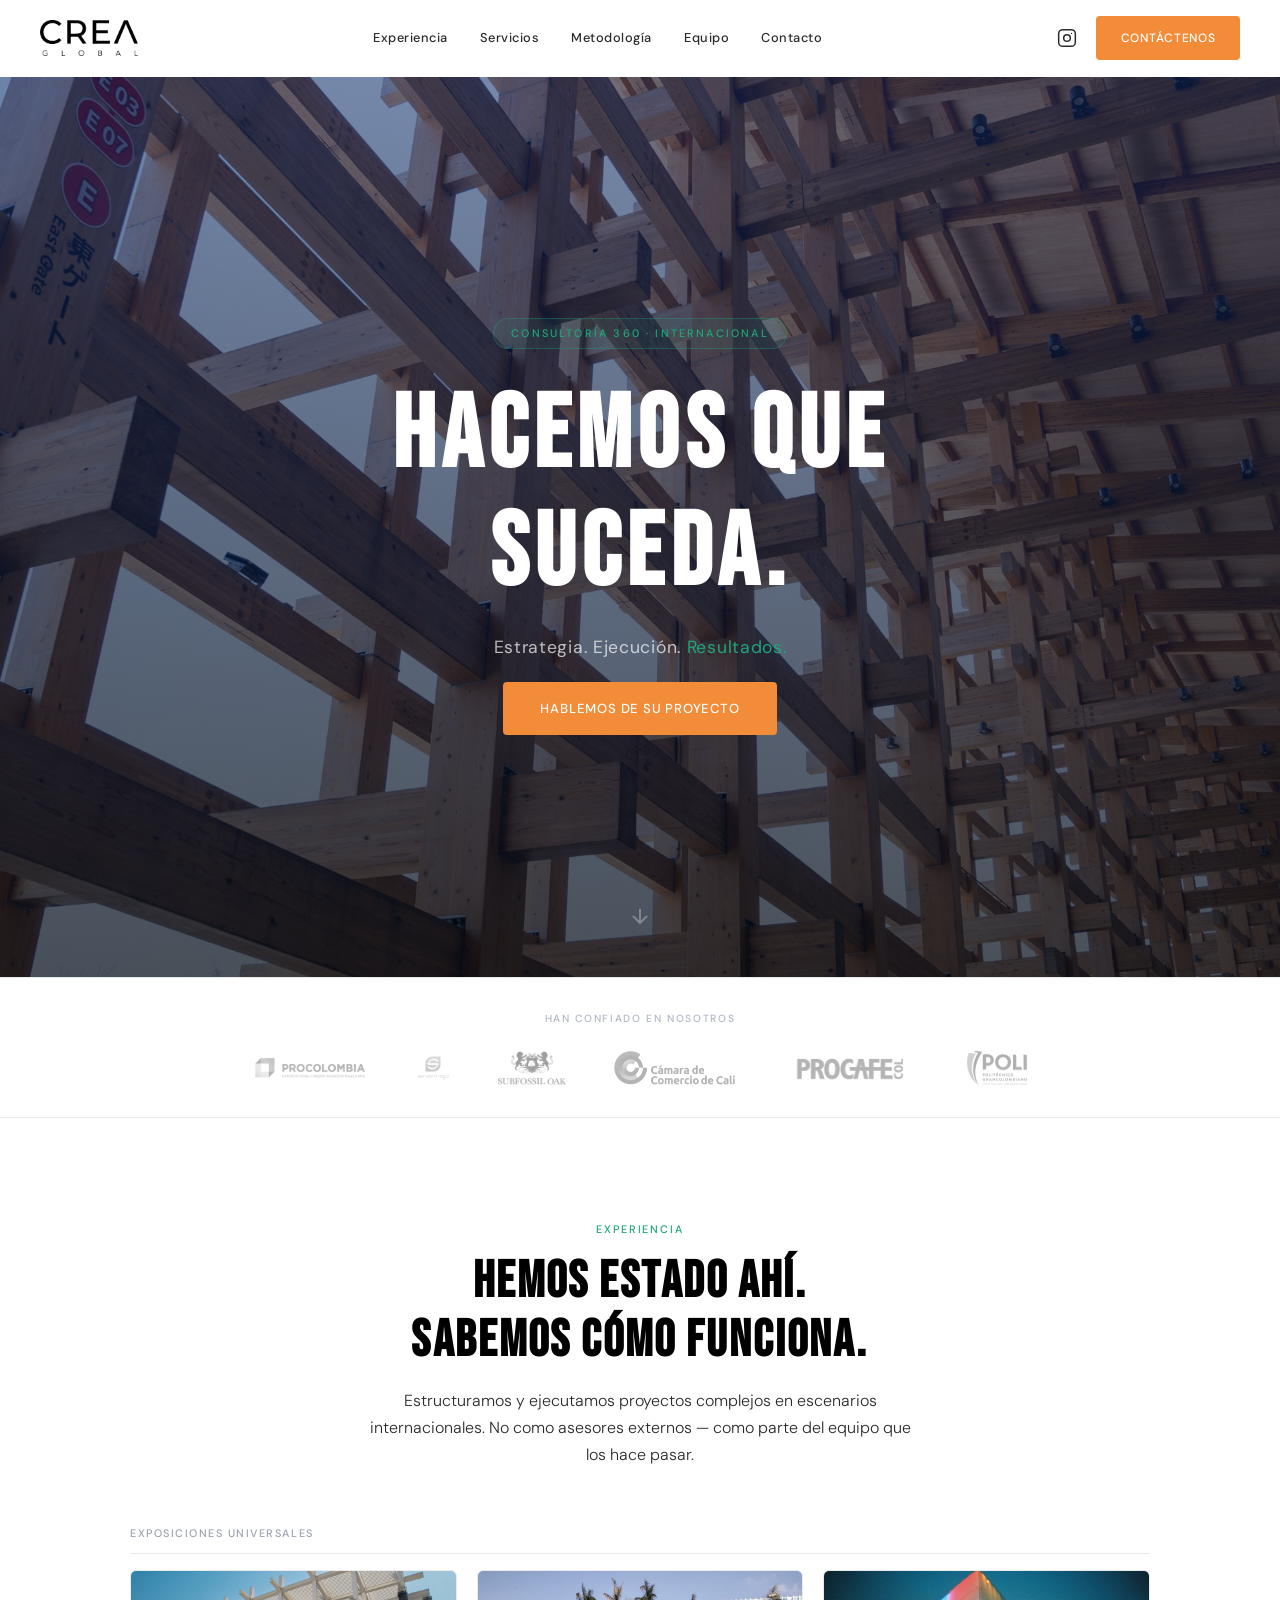
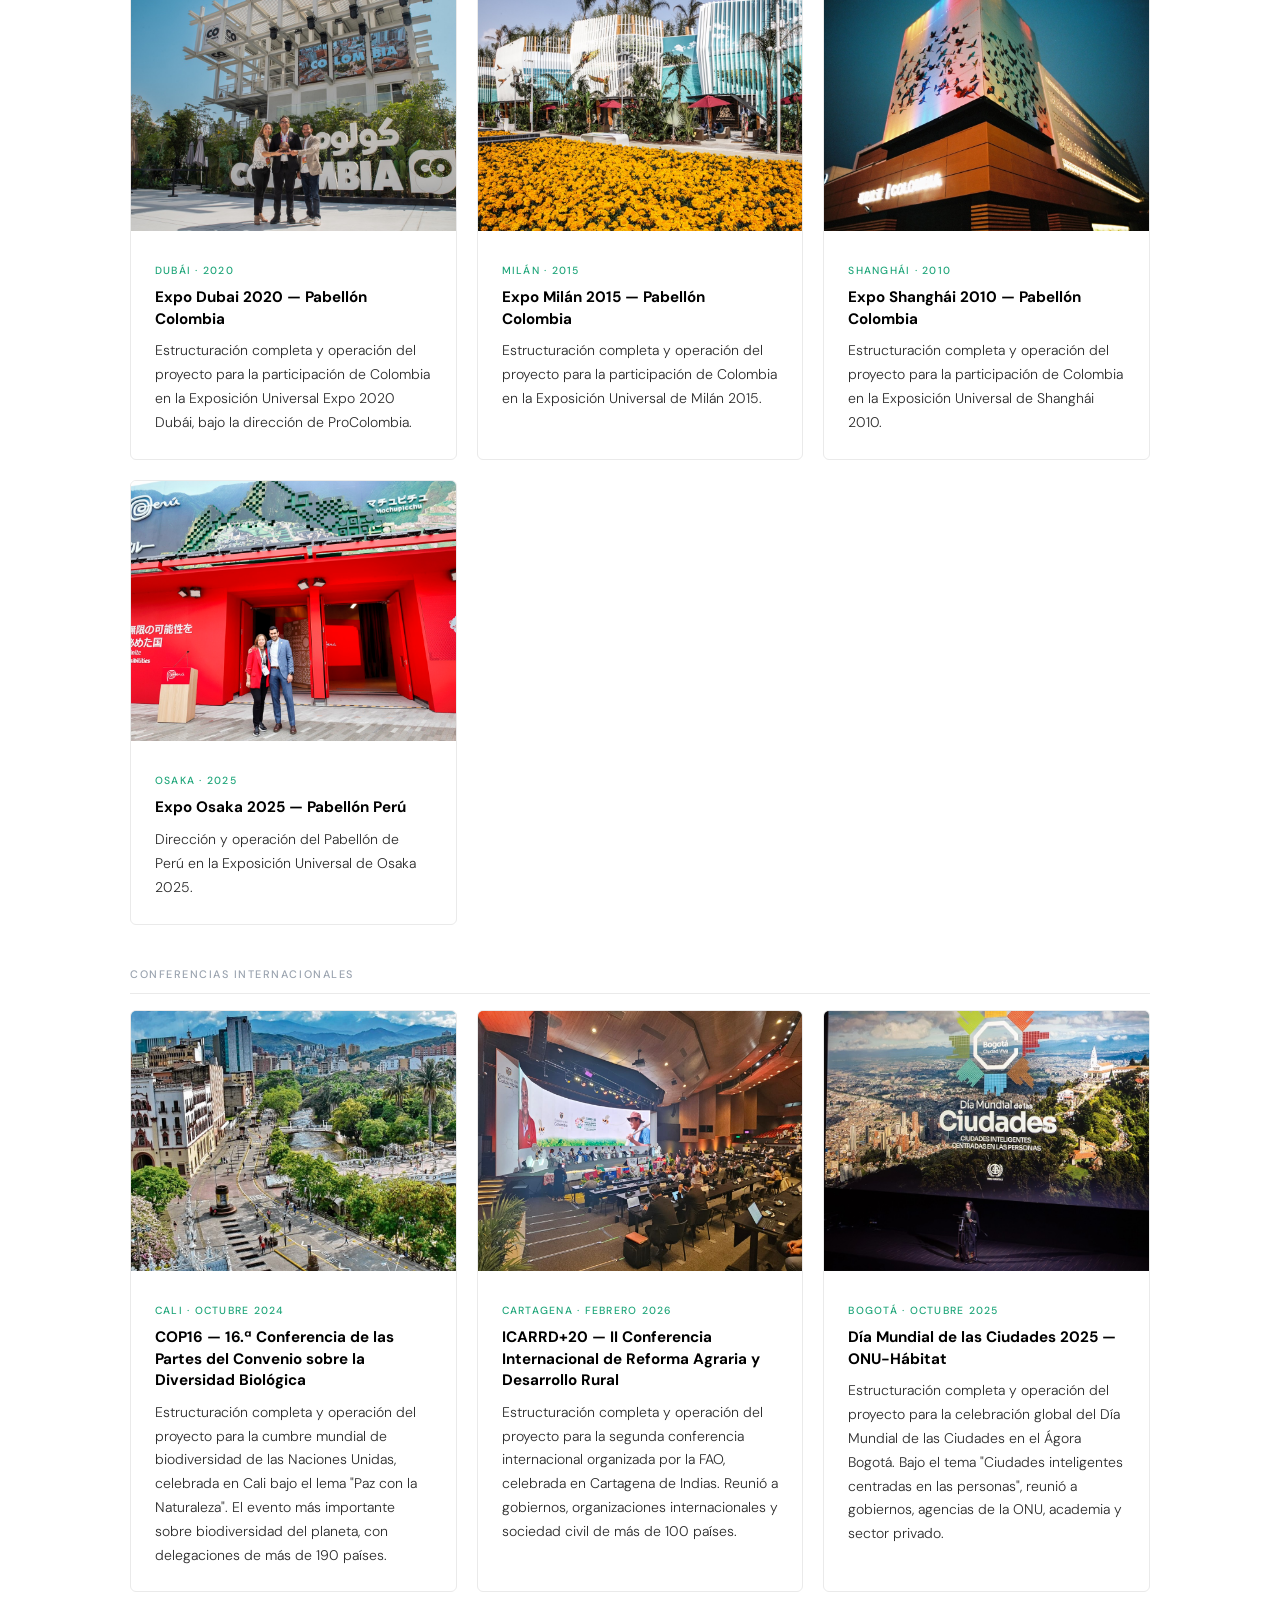
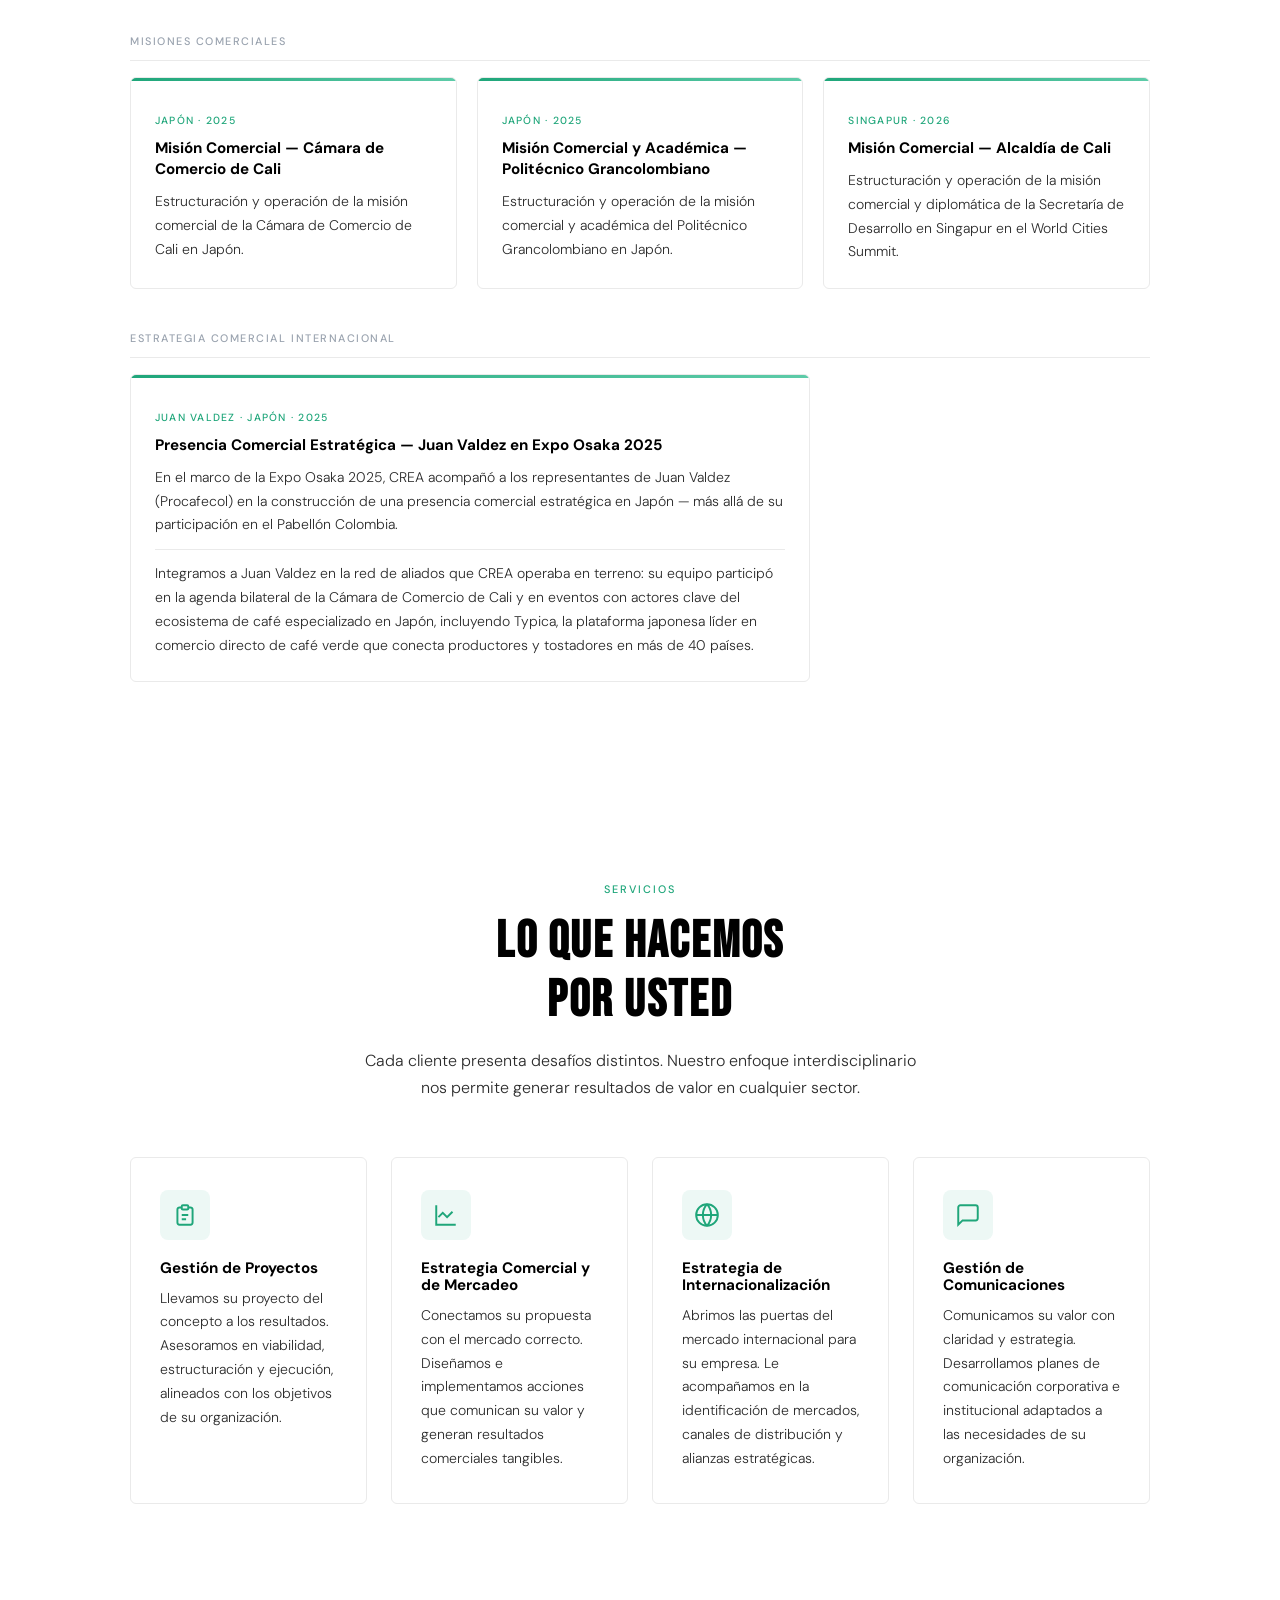
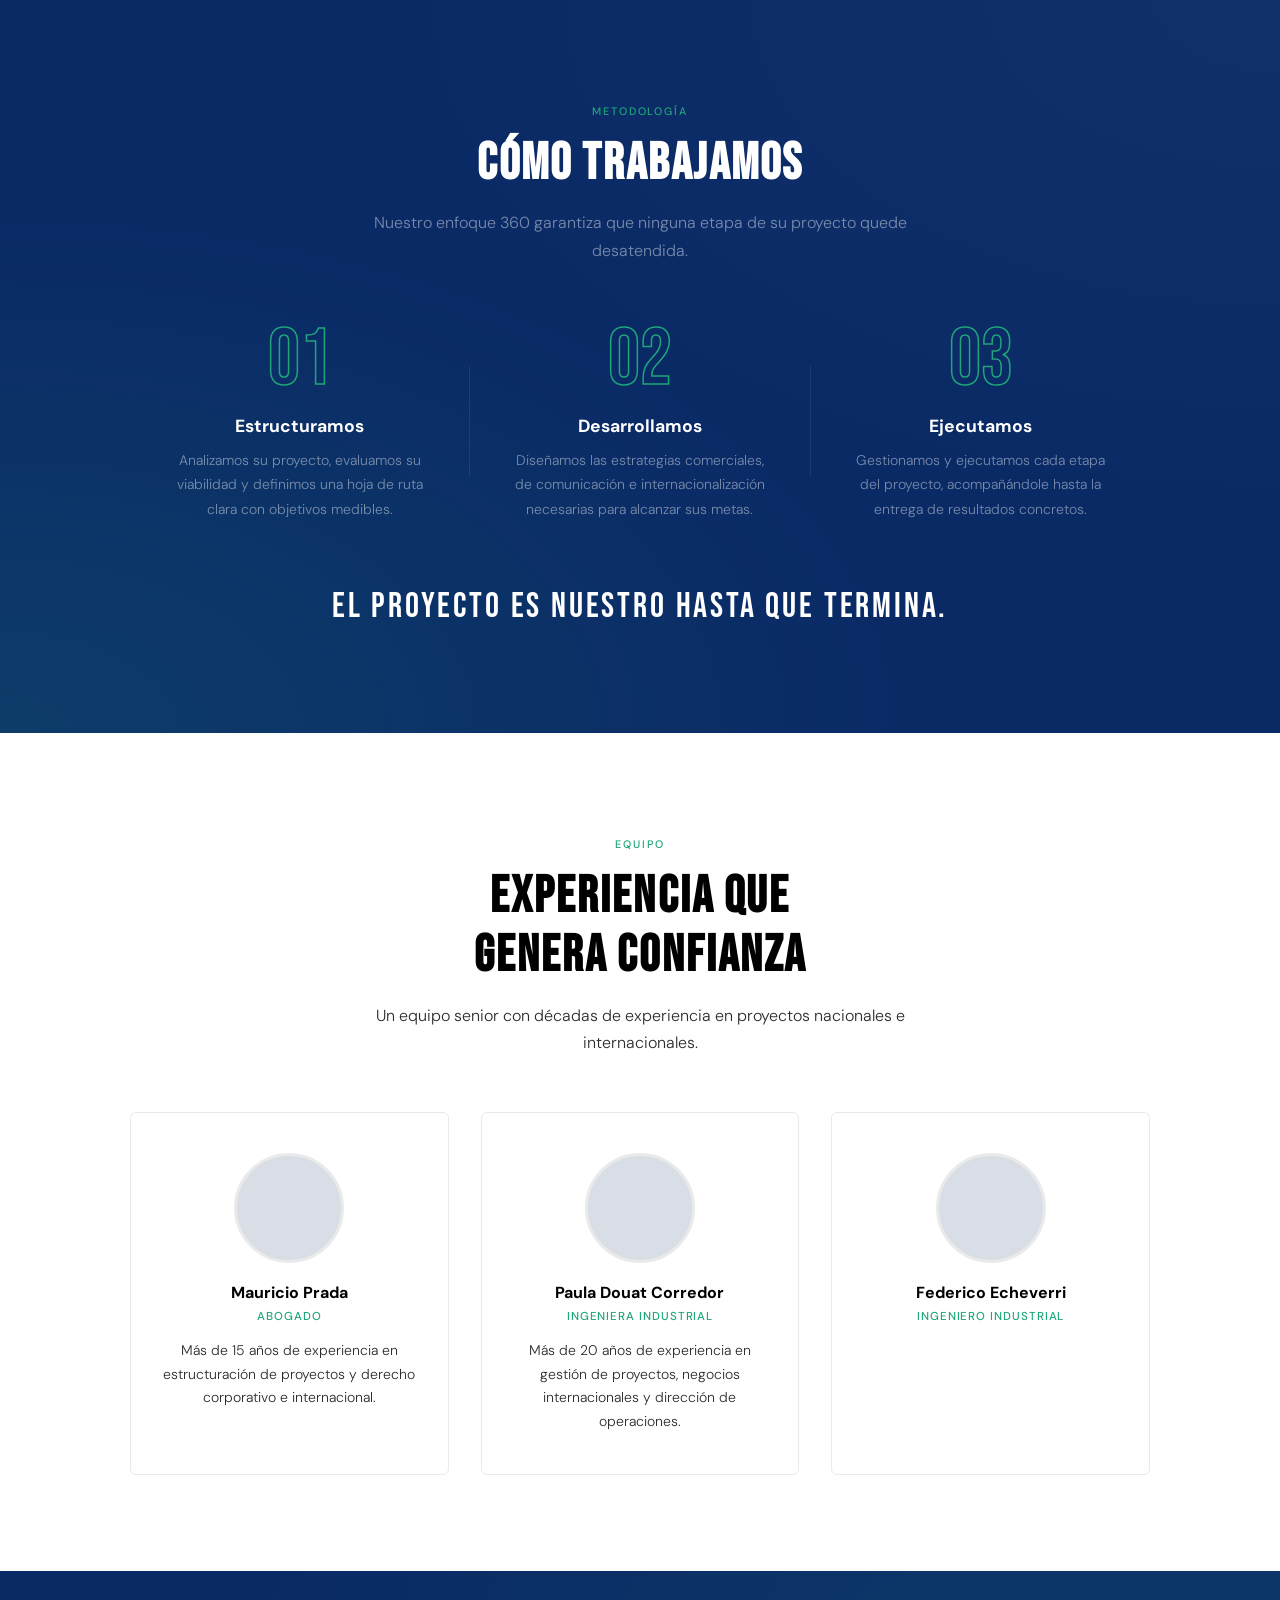
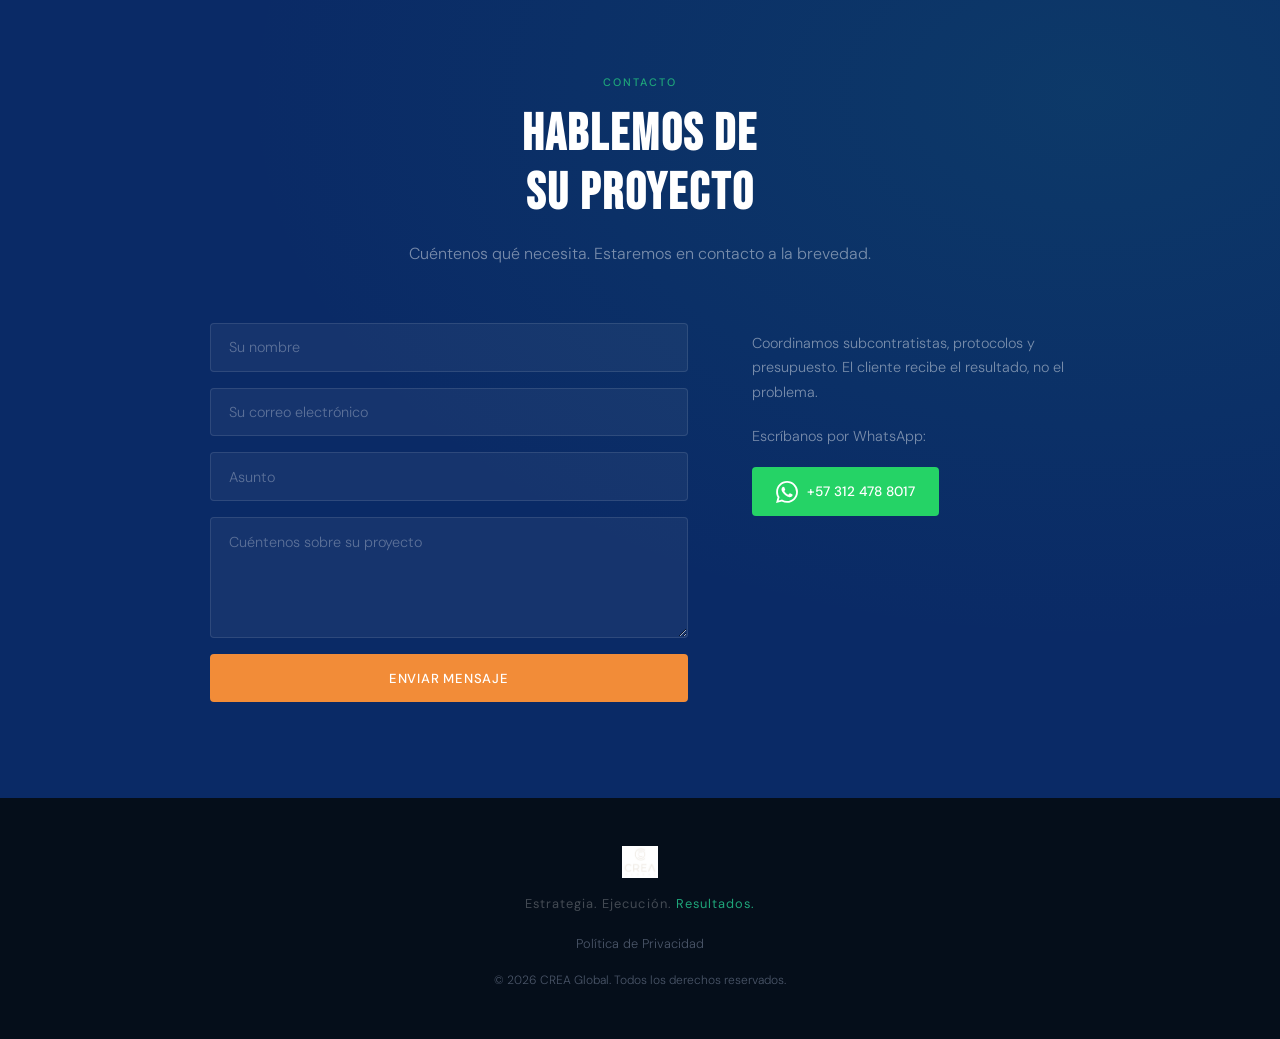
==== commit ad62f3d1: "Add Singapore 2026 commercial mission card Co-Authored-By: Claude Sonnet 4.6 <noreply@anthropic.com>" ====
--- a/index.html
+++ b/index.html
@@ -146,6 +146,14 @@
             <p>Estructuración y operación de la misión comercial y académica del Politécnico Grancolombiano en Japón.</p>
           </div>
         </div>
+        <div class="exp-card reveal">
+          <div class="exp-card-accent"></div>
+          <div class="exp-body">
+            <span class="exp-tag">Singapur · 2026</span>
+            <h3>Misión Comercial — Alcaldía de Cali</h3>
+            <p>Estructuración y operación de la misión comercial y diplomática de la Secretaría de Desarrollo en Singapur en el World Cities Summit.</p>
+          </div>
+        </div>
       </div>
 
       <p class="exp-category-label reveal">Estrategia Comercial Internacional</p>
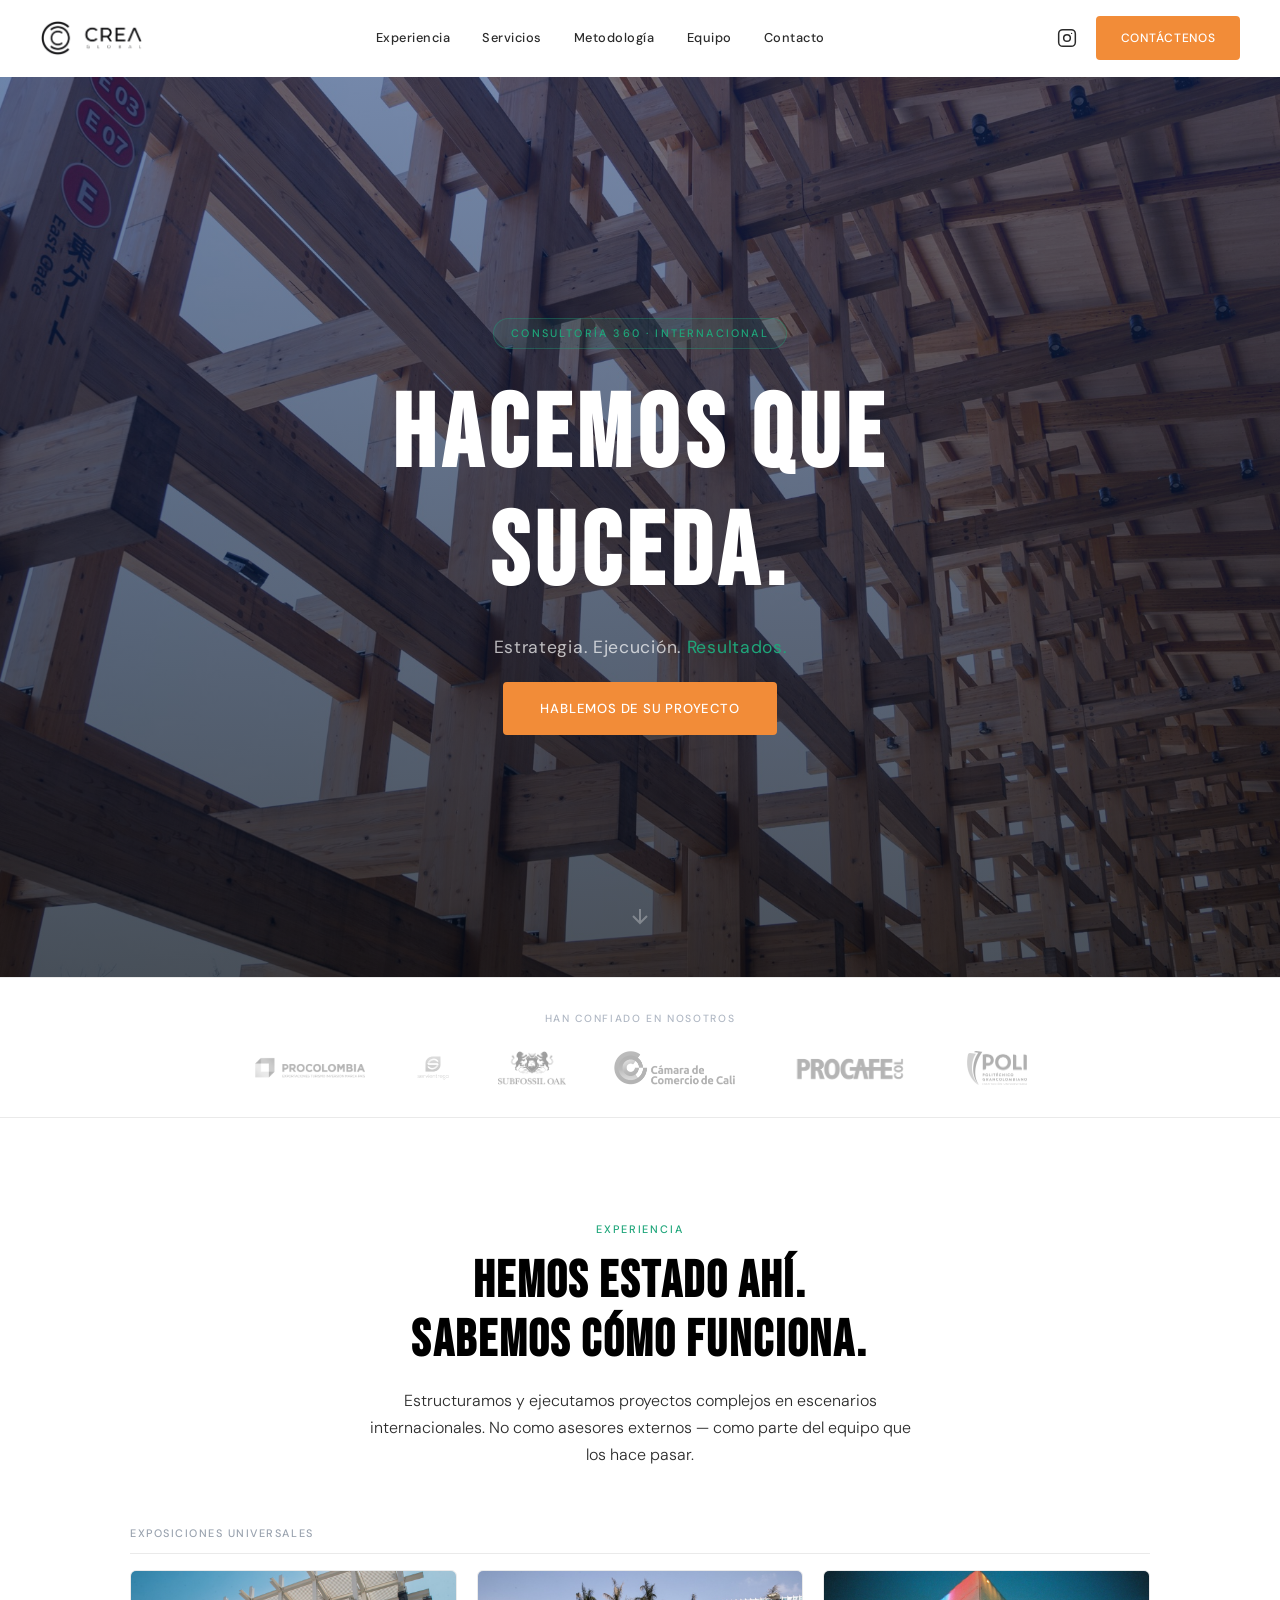
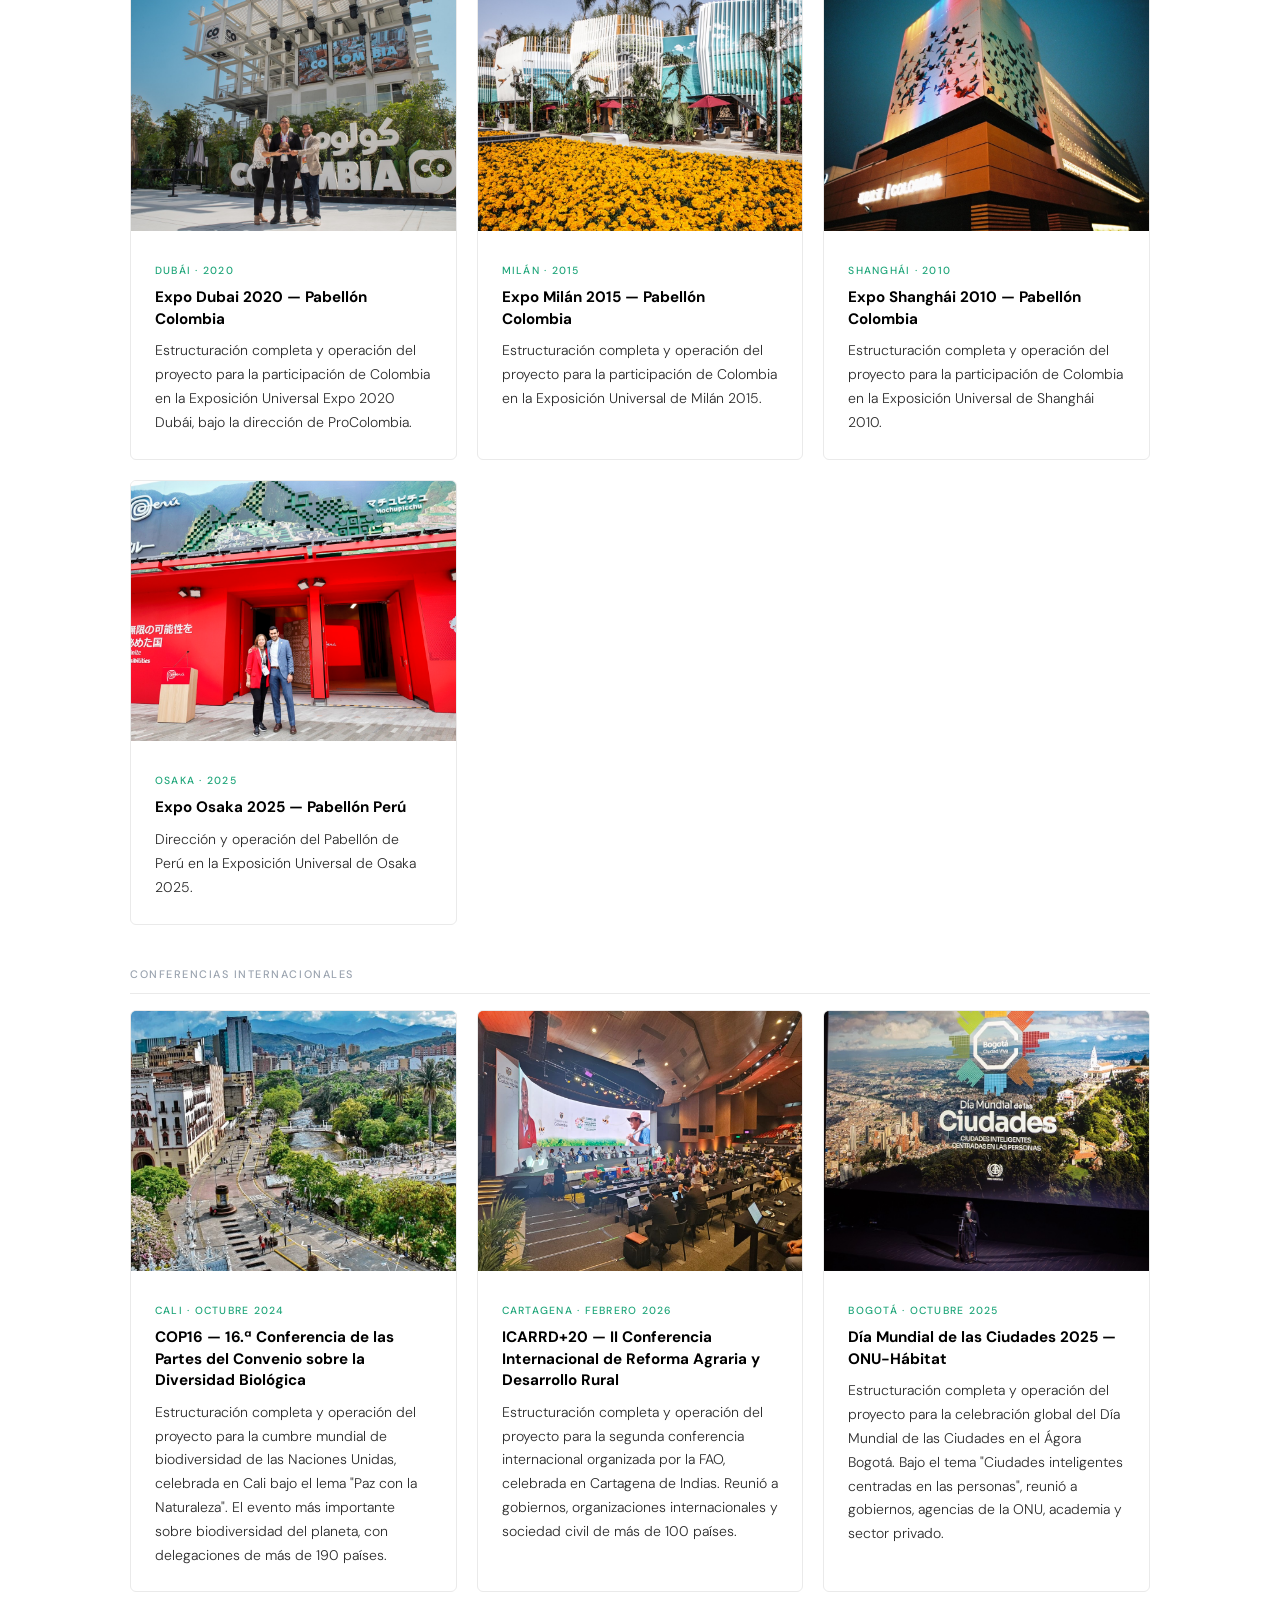
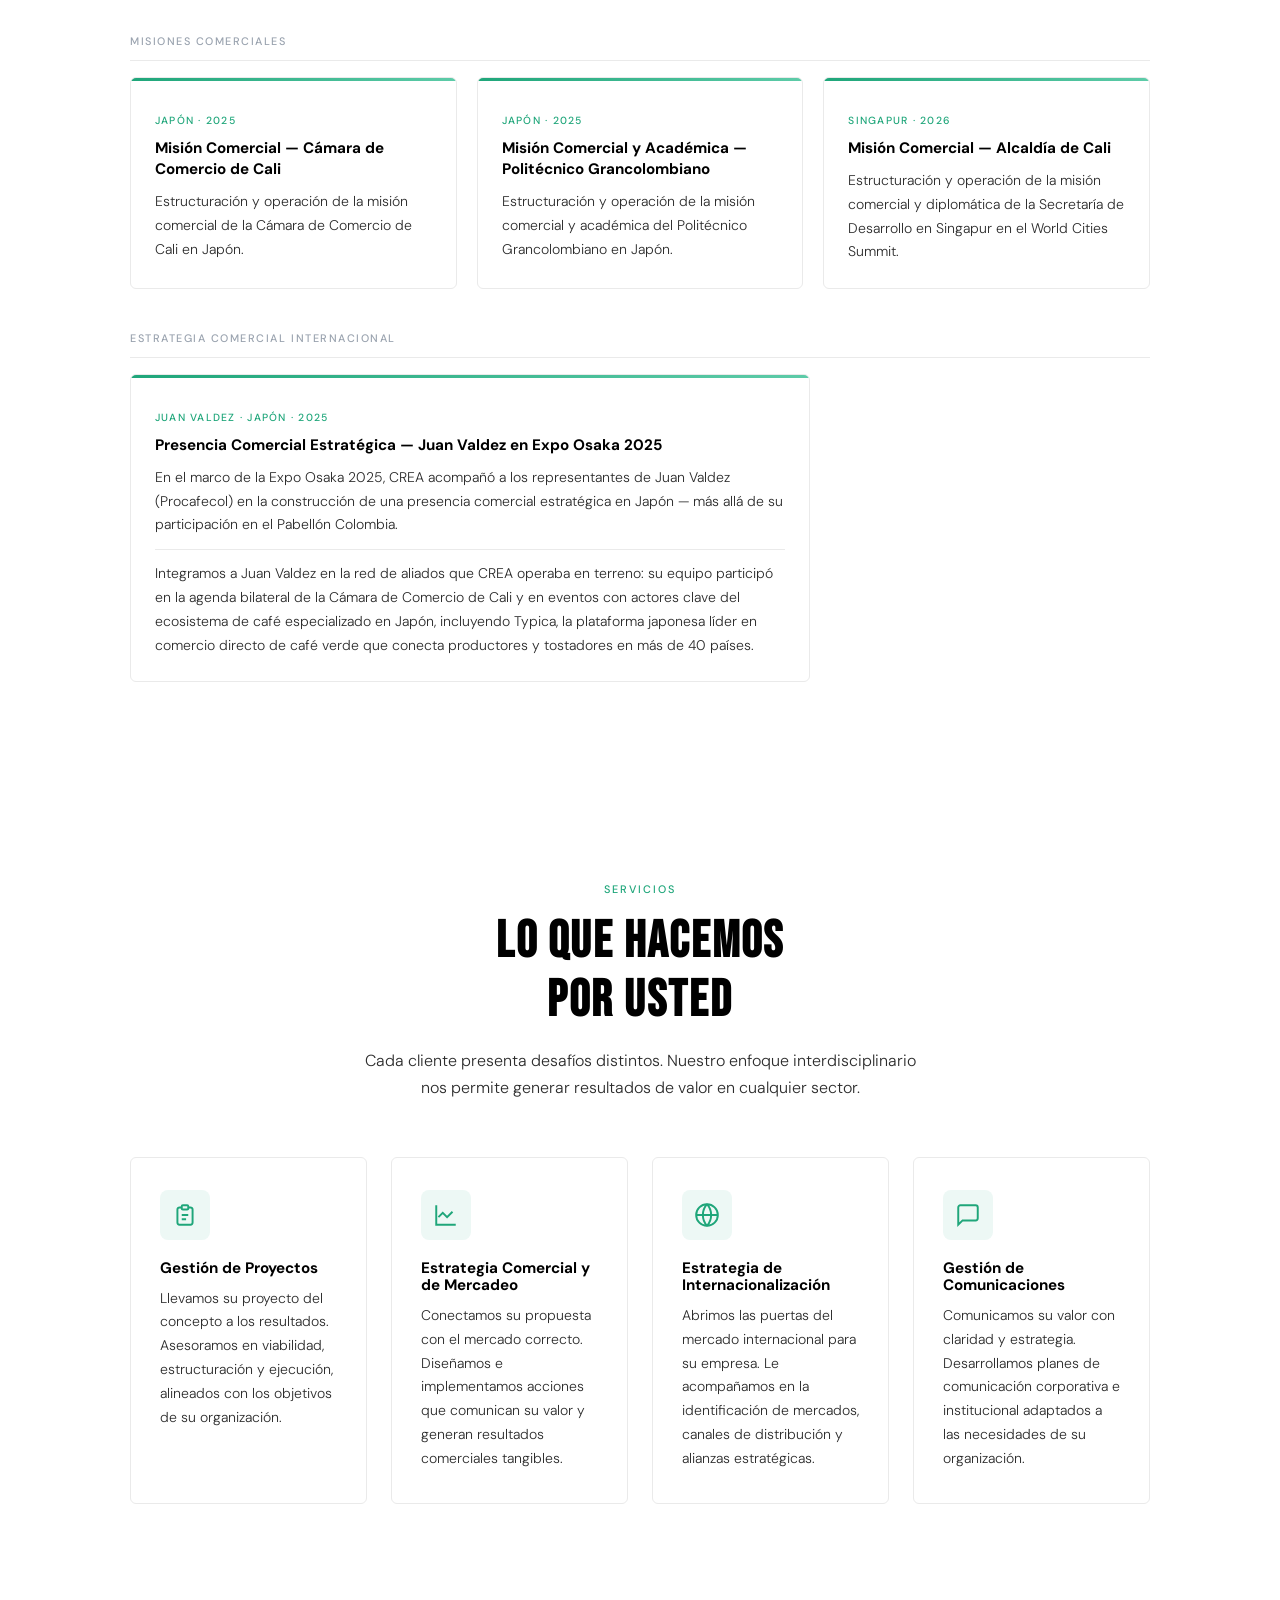
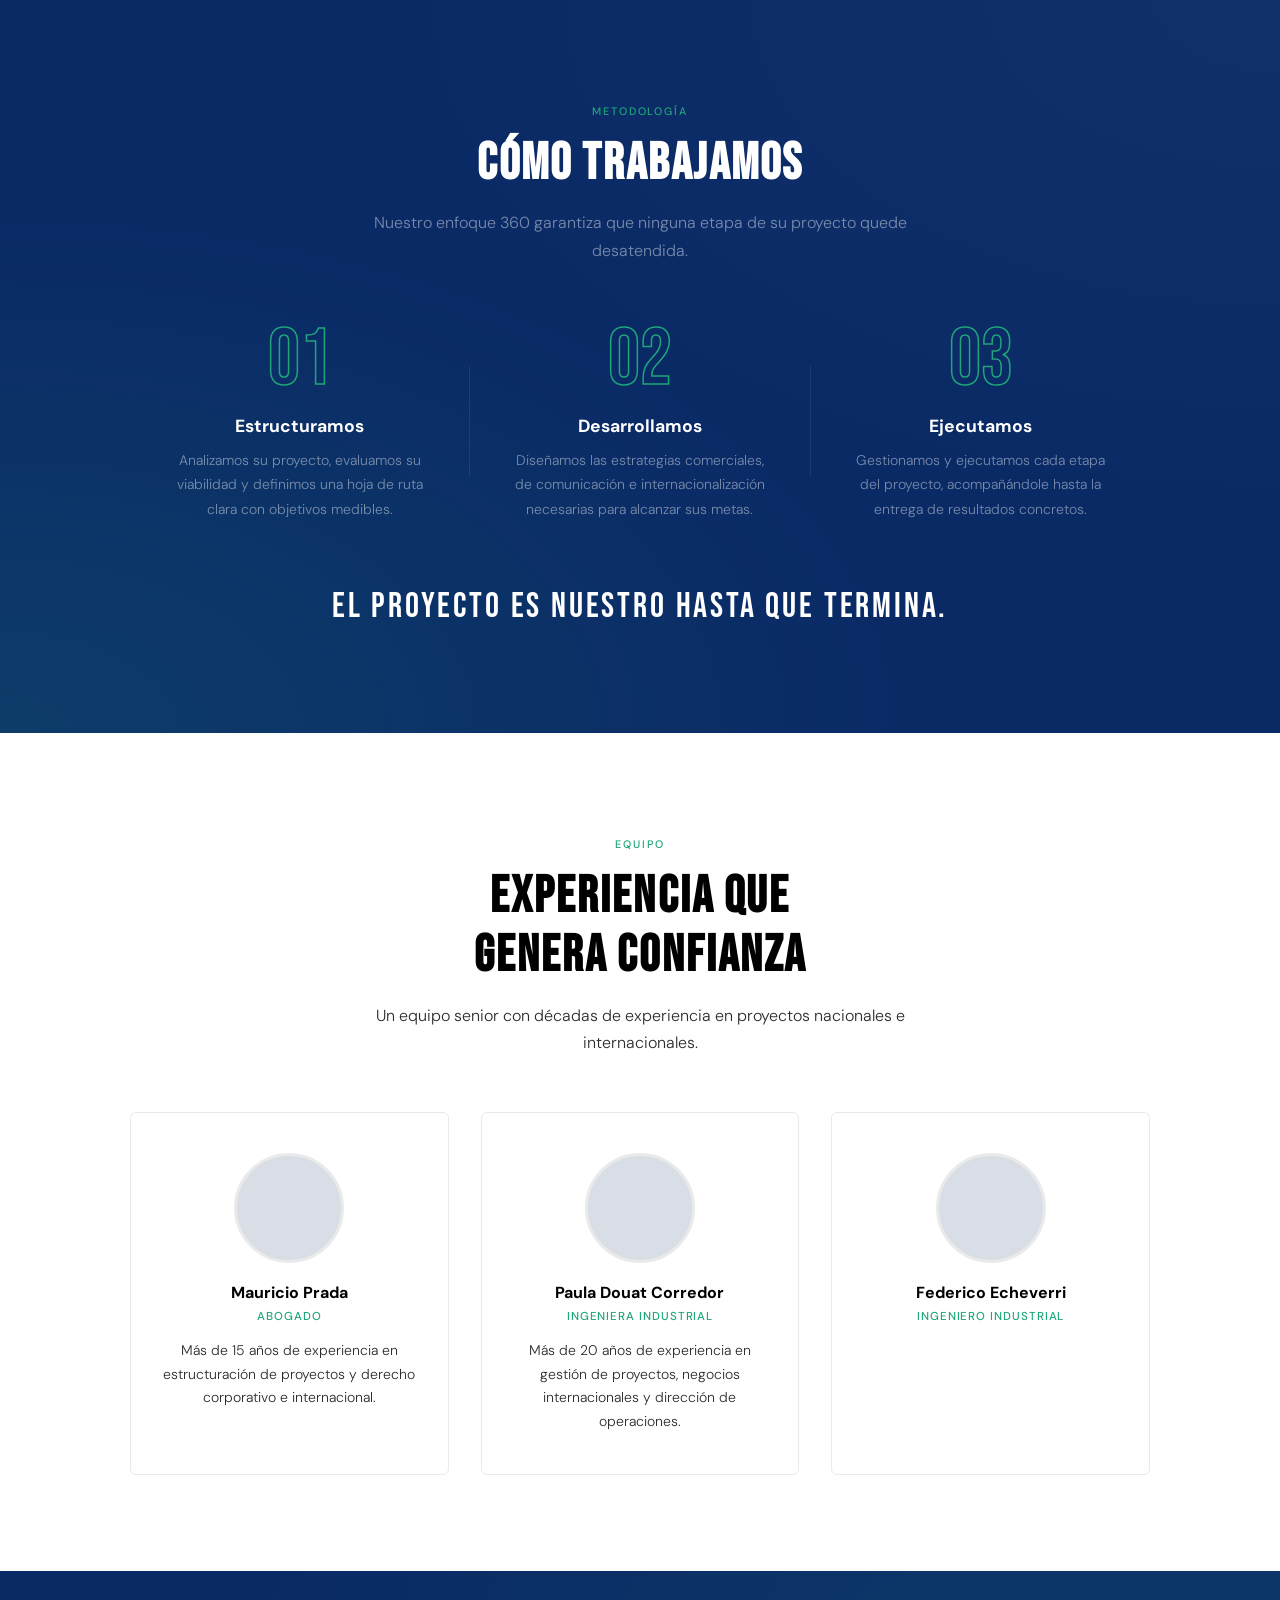
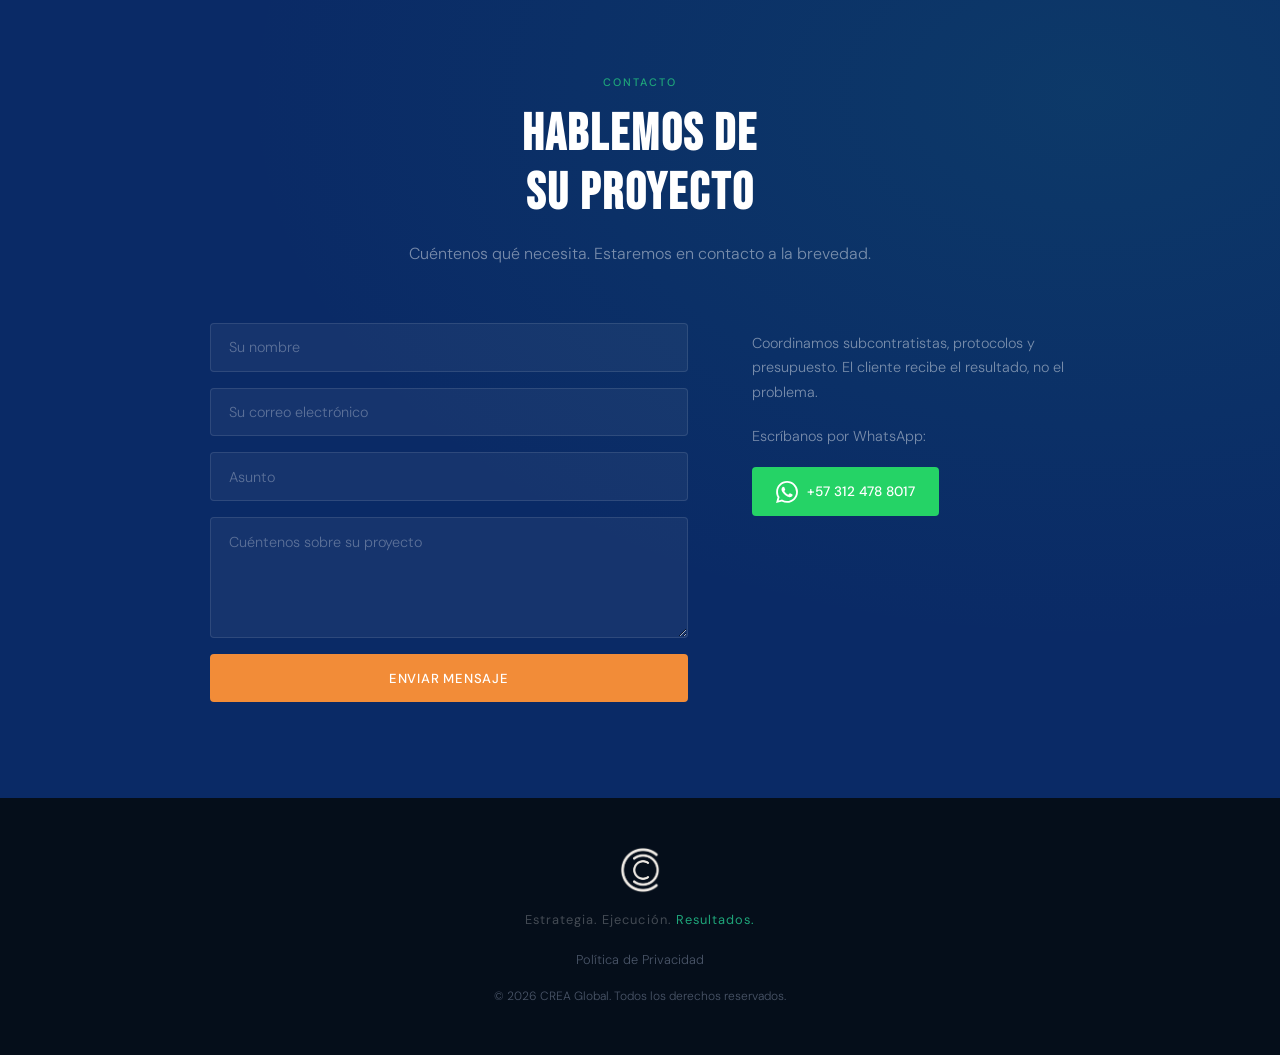
==== commit ccfb66da: "Update logos: new black horizontal navbar logo and white isotipo for footer Co-Authored-By: Claude S" ====
--- a/index.html
+++ b/index.html
@@ -11,7 +11,7 @@
 
   <!-- Navigation -->
   <header class="navbar" id="navbar">
-    <a href="#" class="logo"><img src="images/logo-black.png" alt="CREA Global" height="36" /></a>
+    <a href="#" class="logo"><img src="images/logo-black-new.png" alt="CREA Global" height="36" /></a>
     <nav class="nav-links">
       <a href="#experiencia">Experiencia</a>
       <a href="#servicios">Servicios</a>
@@ -305,7 +305,7 @@
   <!-- Footer -->
   <footer class="footer">
     <div class="footer-inner">
-      <img src="images/logo-white-new.jpg" alt="CREA Global" height="32" />
+      <img src="images/isotipo-negativo-fondo-transparente.png" alt="CREA Global" height="48" />
       <p class="footer-tagline">Estrategia. Ejecución. <span class="accent-green">Resultados.</span></p>
       <div class="footer-links">
         <a href="#">Política de Privacidad</a>
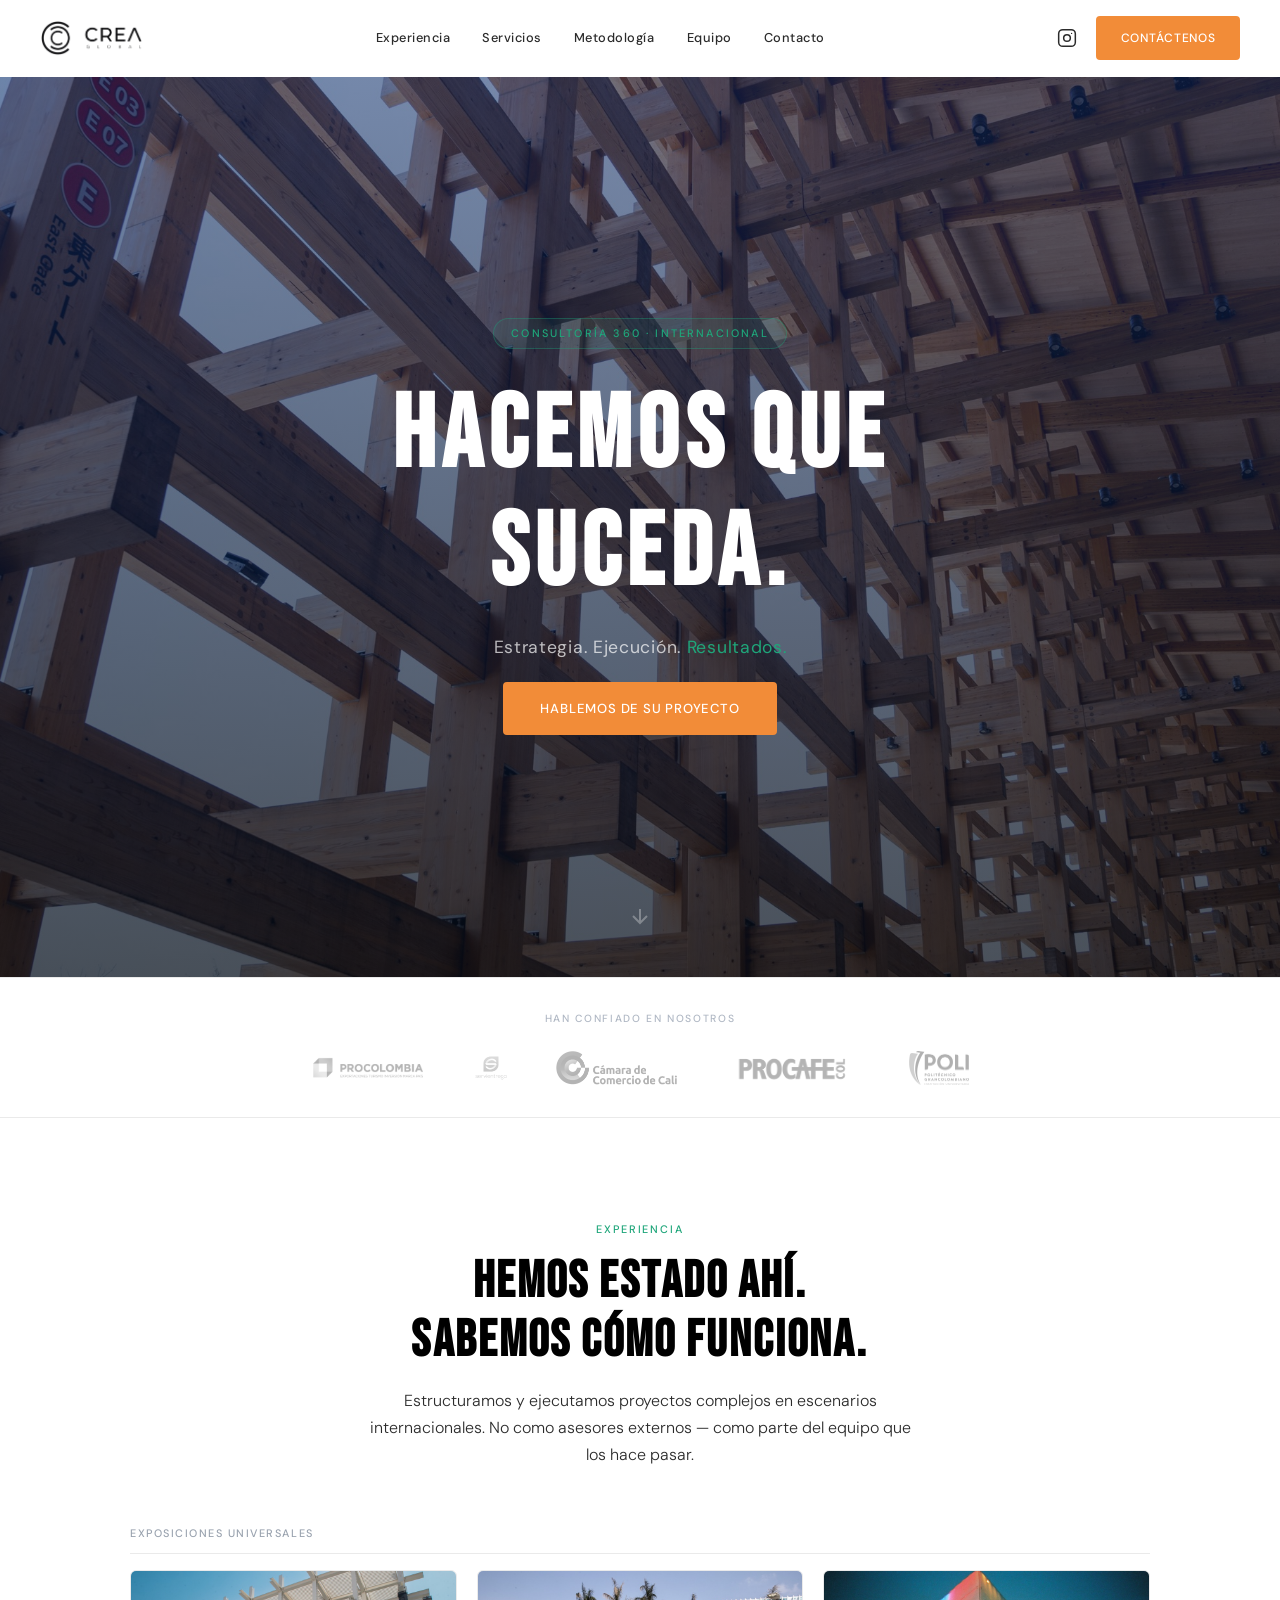
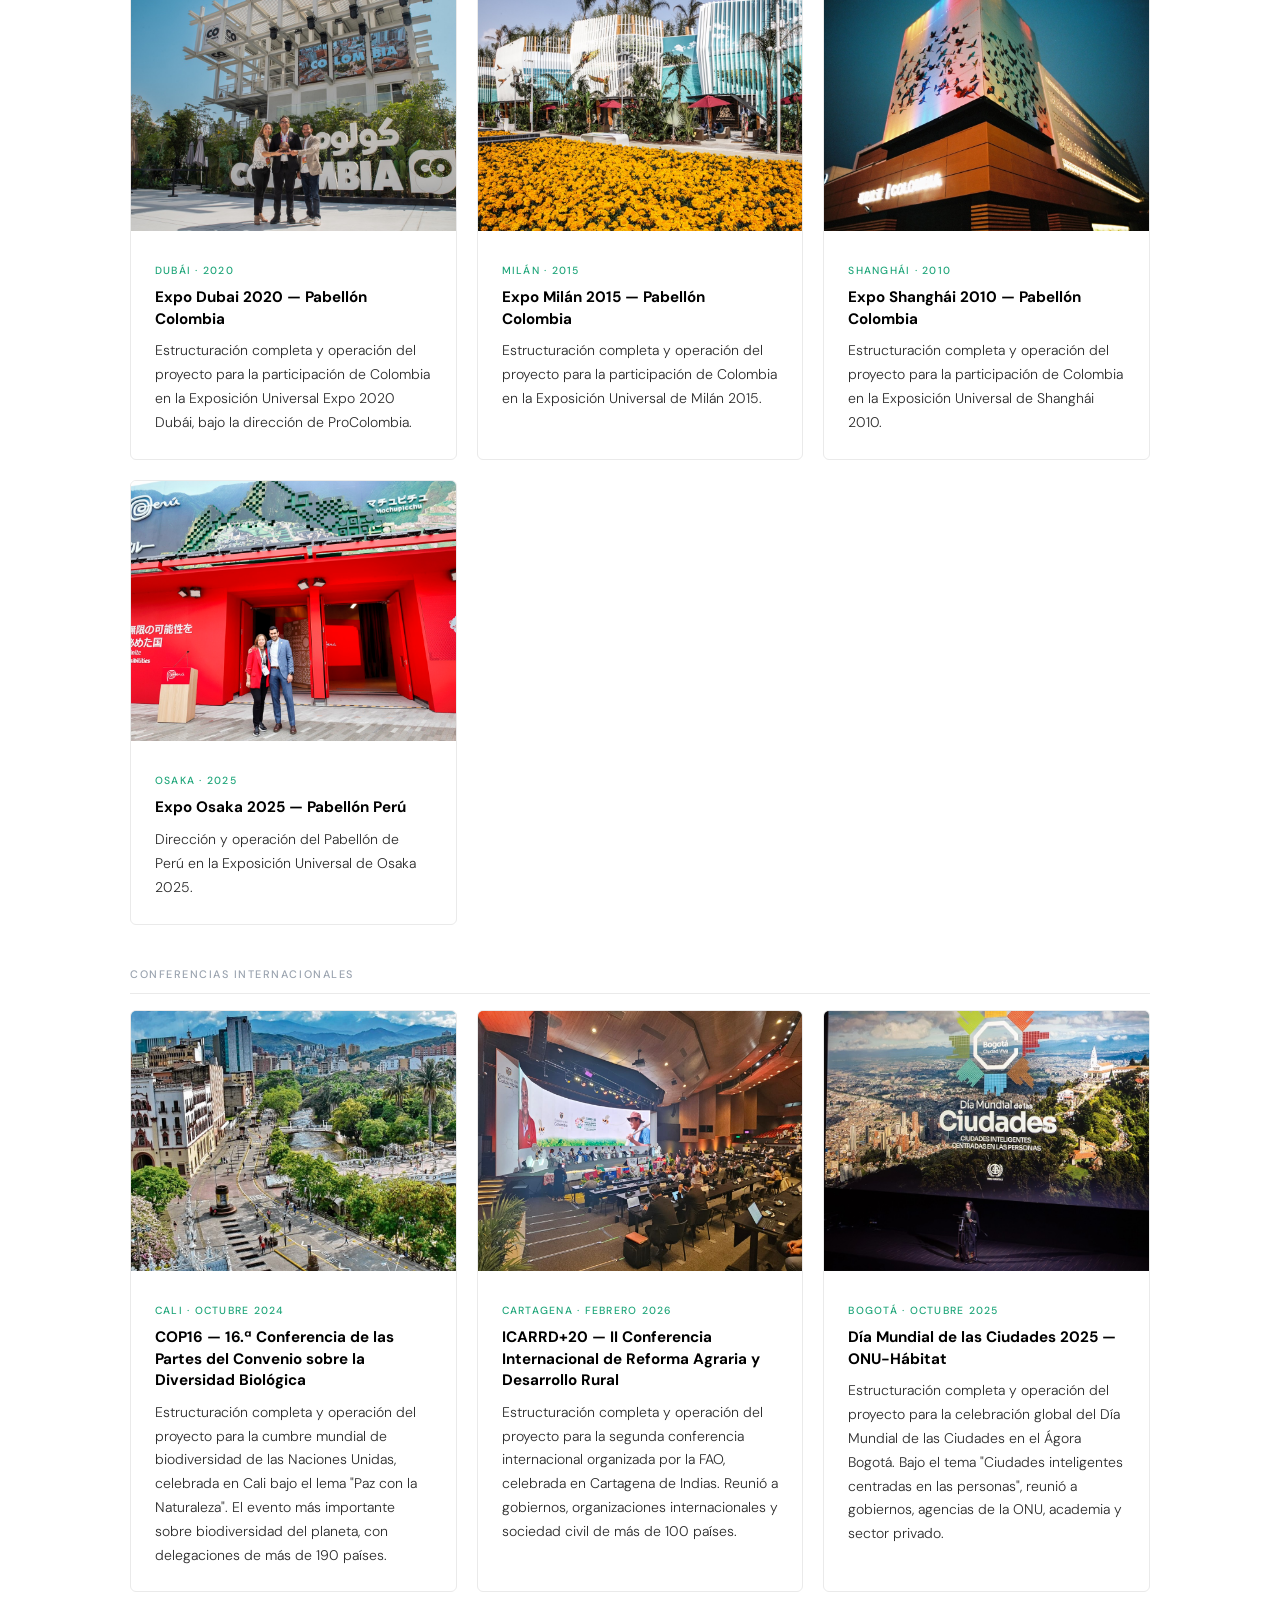
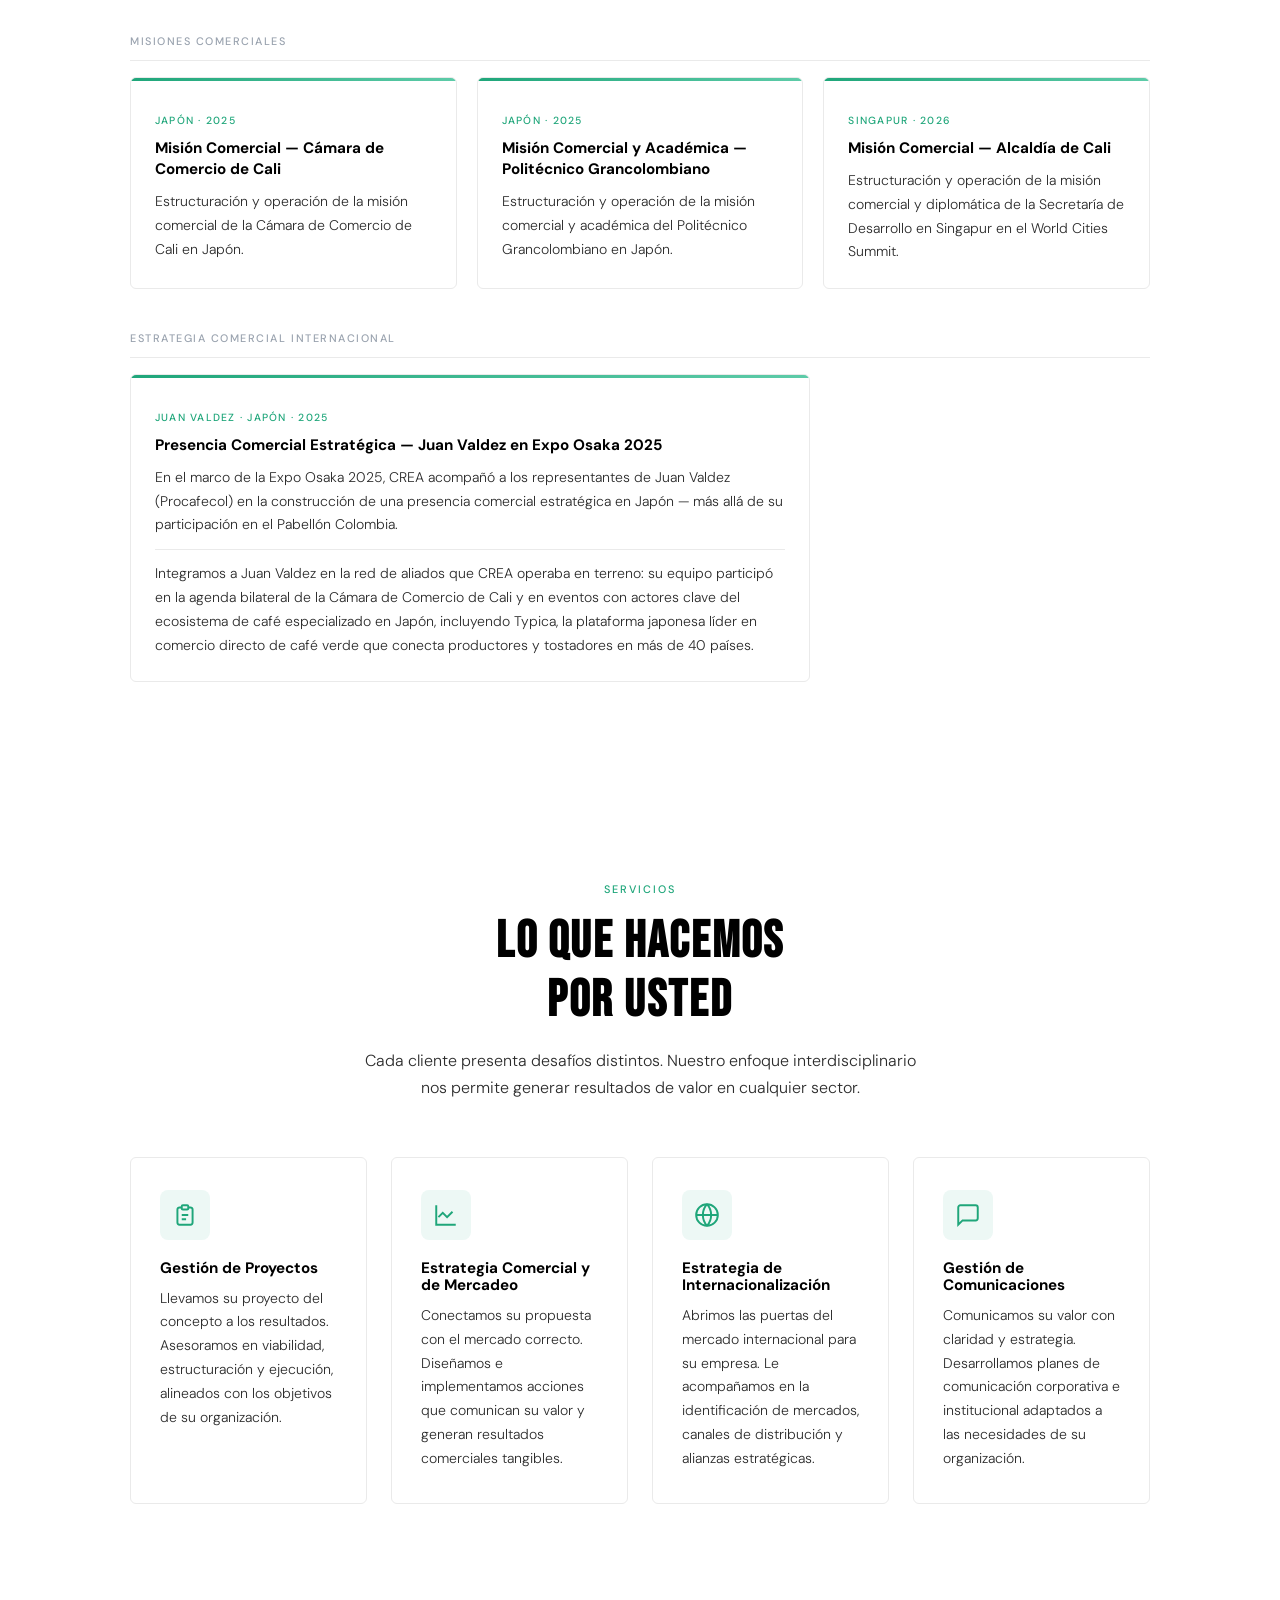
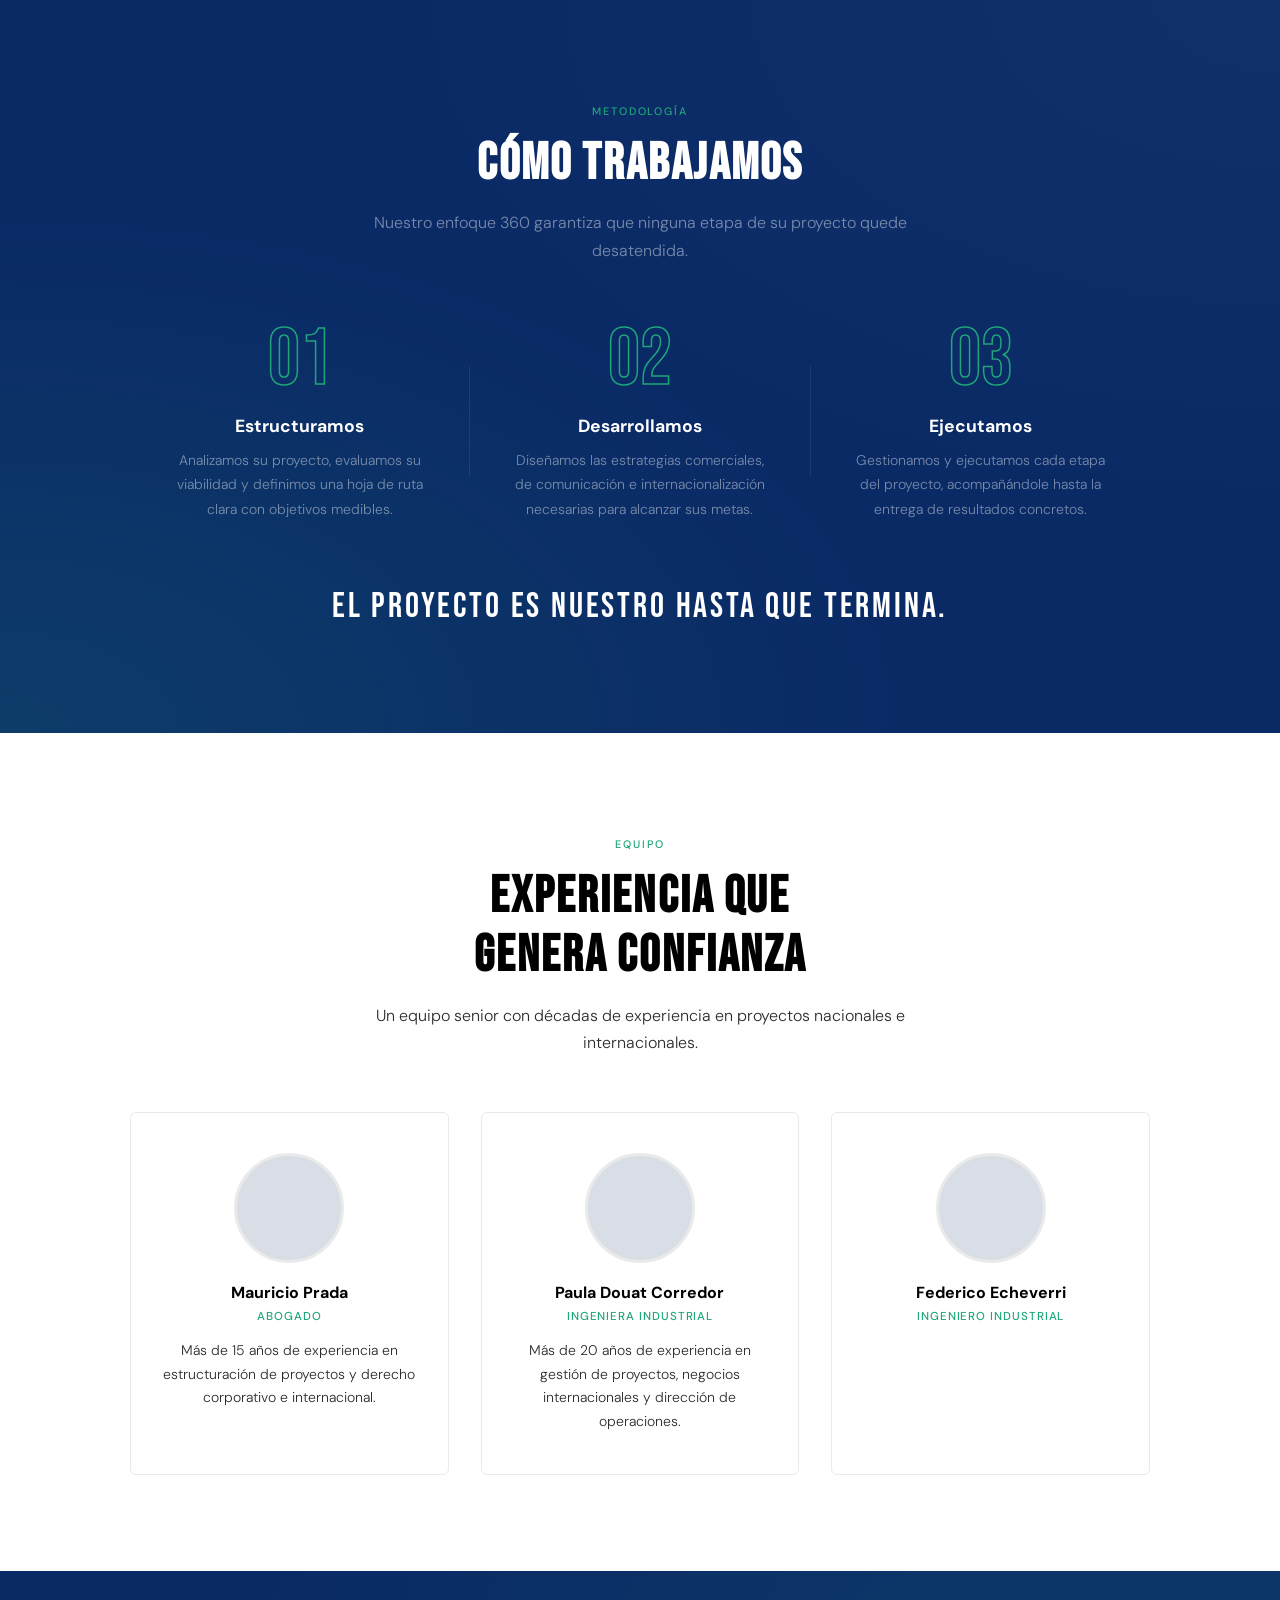
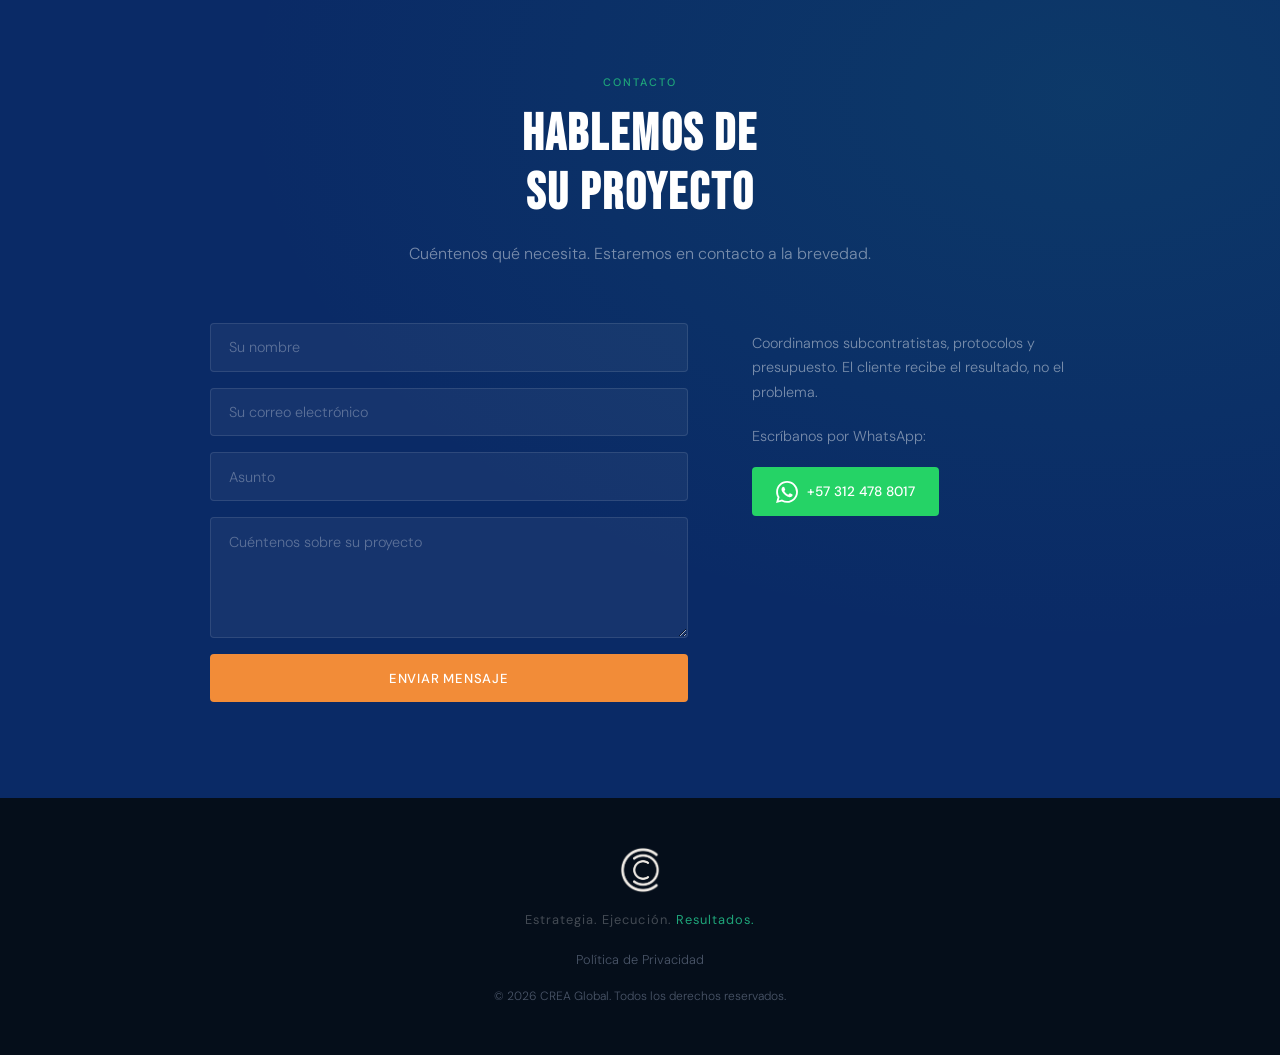
==== commit bd1ee9da: "Remove Subfossil from trust bar Co-Authored-By: Claude Sonnet 4.6 <noreply@anthropic.com>" ====
--- a/index.html
+++ b/index.html
@@ -48,7 +48,6 @@
     <div class="trust-logos">
       <img src="images/logo-procolombia.png" alt="ProColombia" />
       <img src="images/logo-servientrega.png" alt="Servientrega" />
-      <img src="images/logo-subfossil.png" alt="Subfossil OAK" />
       <img src="images/logo-camara-cali.png" alt="Cámara de Comercio de Cali" />
       <img src="images/logo-procafecol.png" alt="Procafecol" />
       <img src="images/logo-politecnico.png" alt="Politécnico Grancolombiano" />
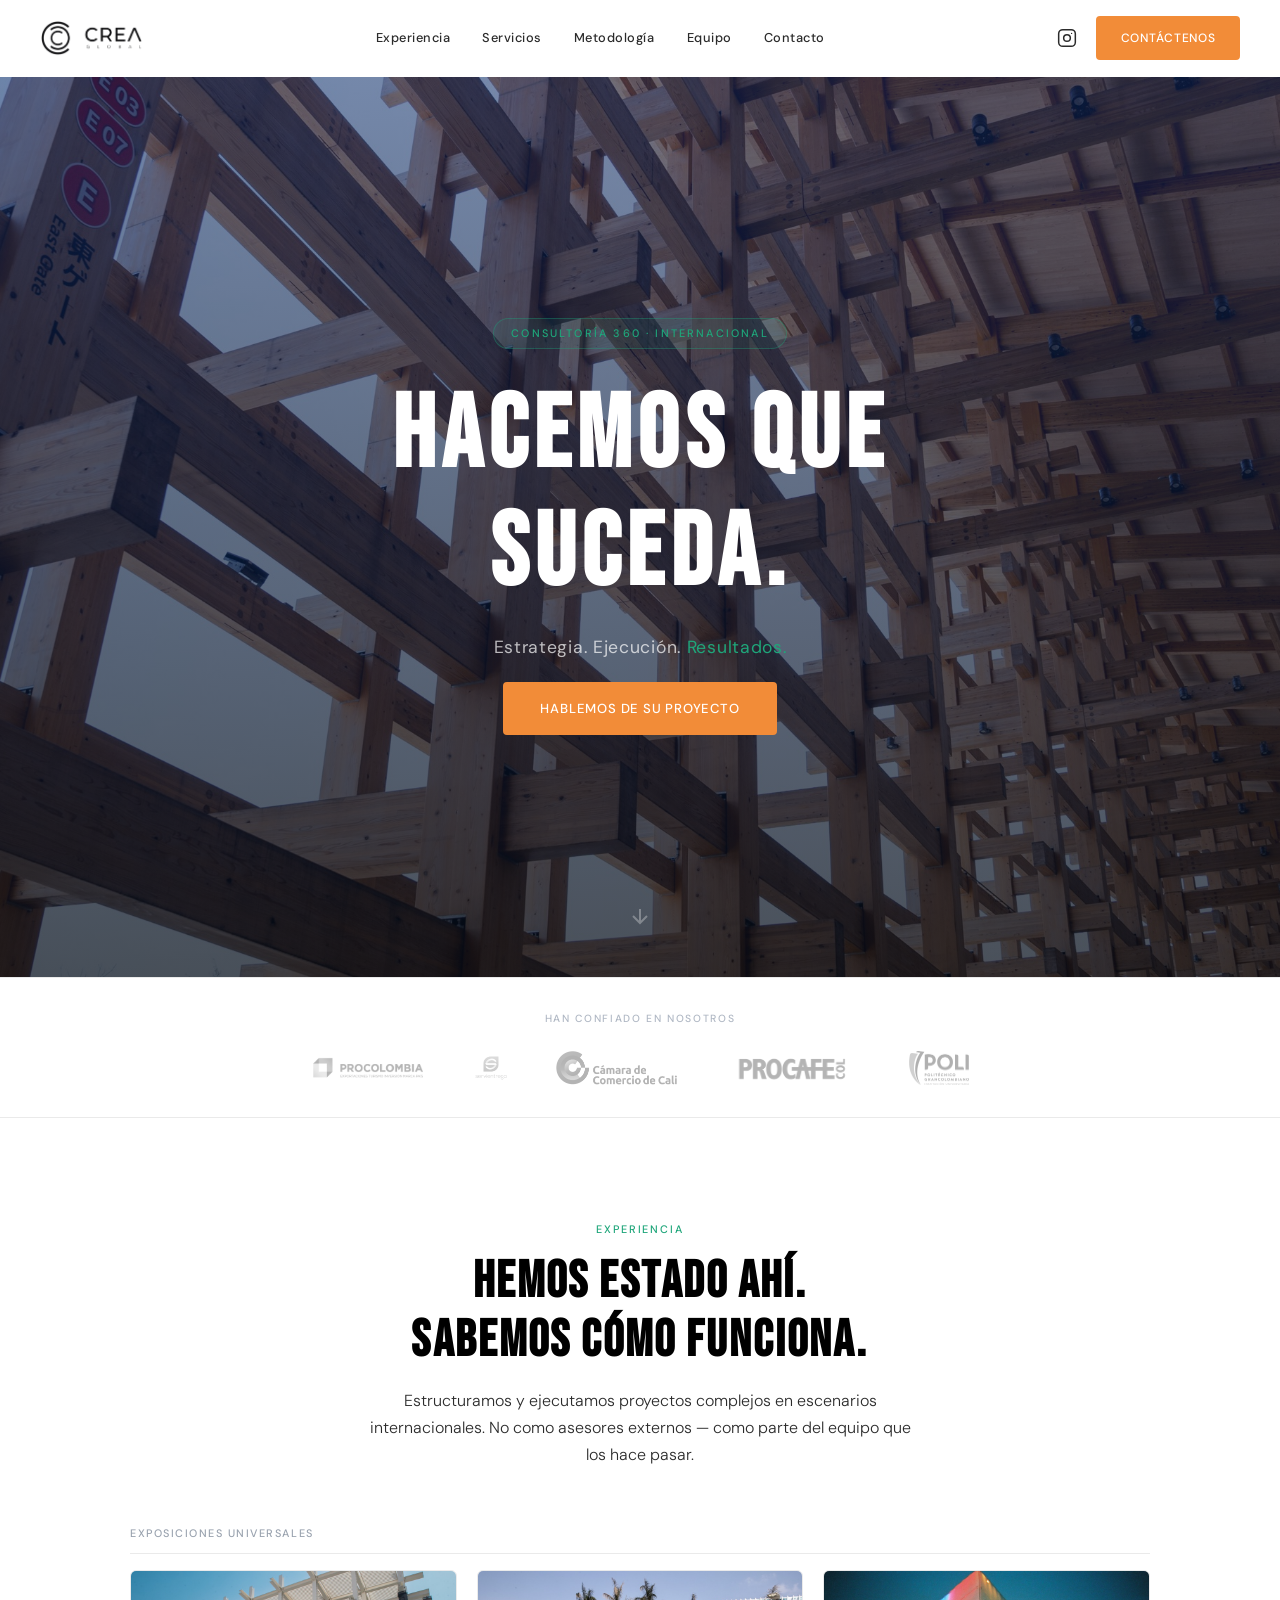
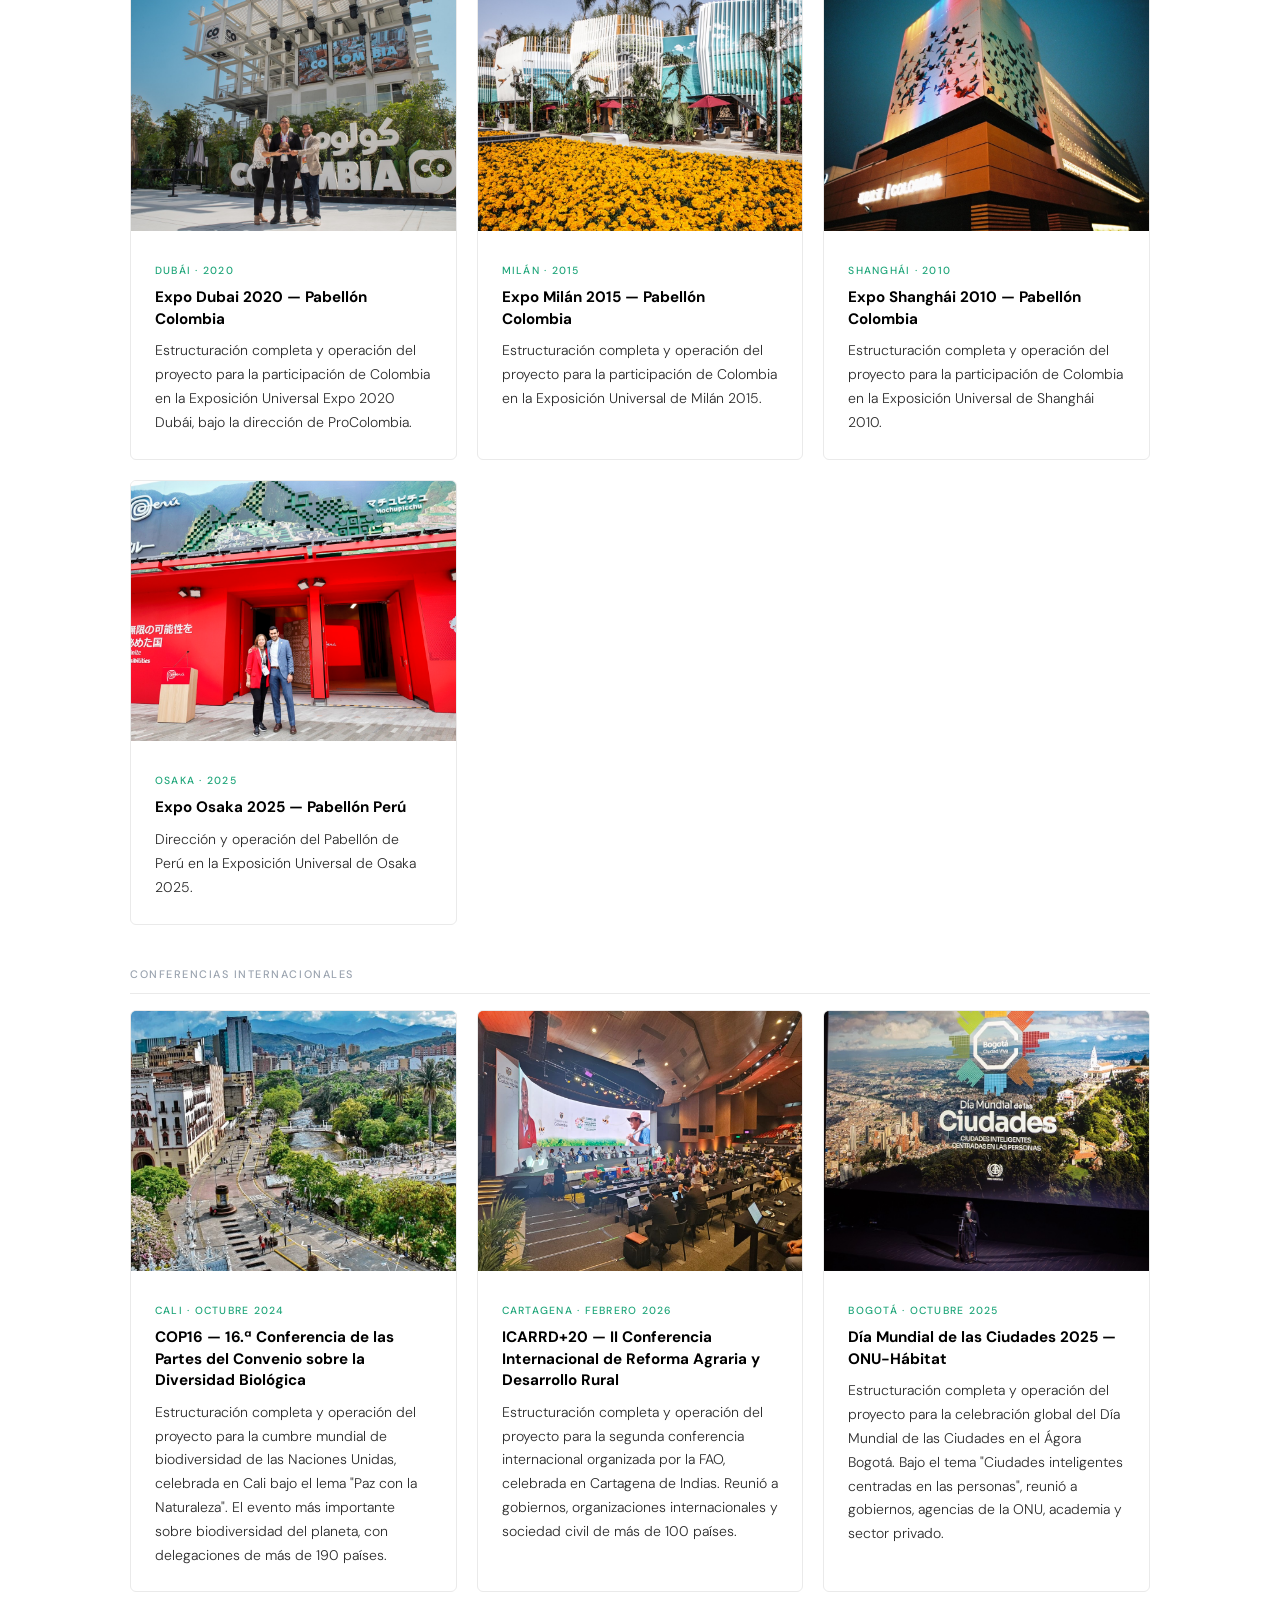
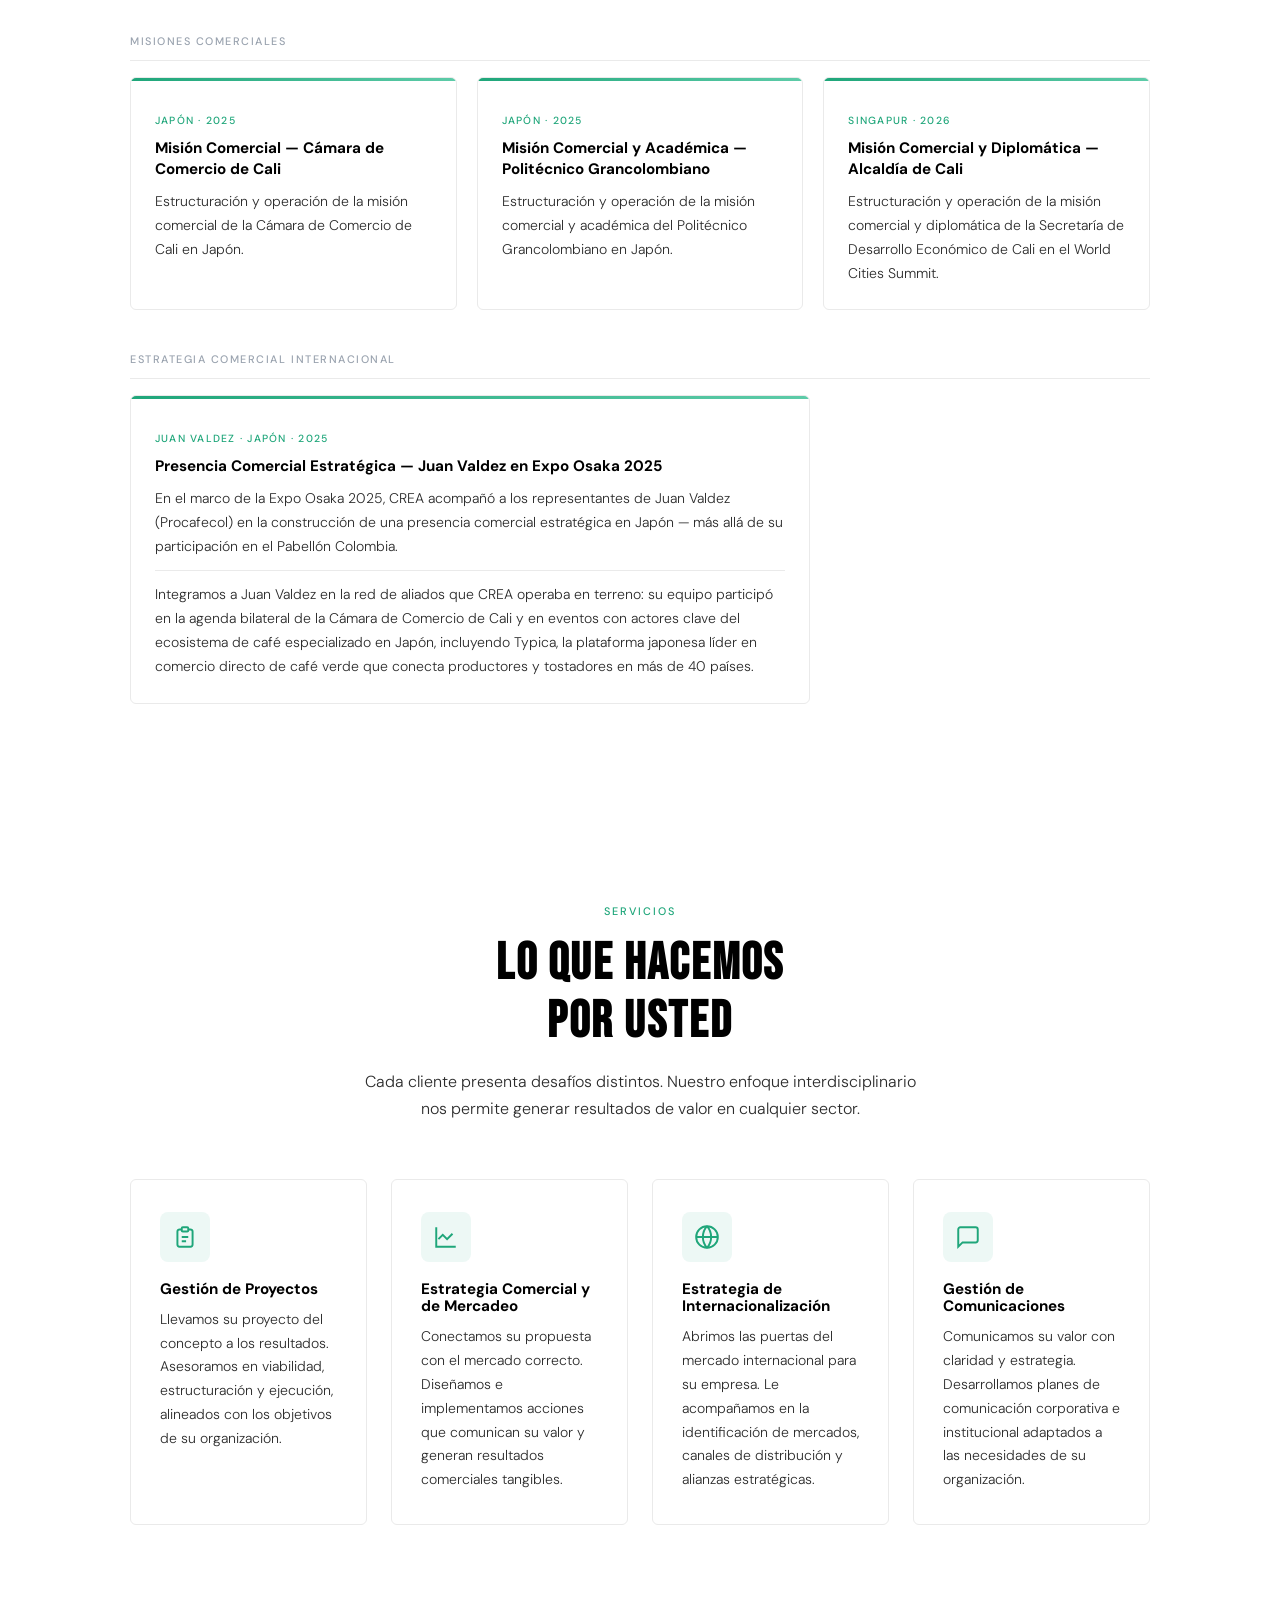
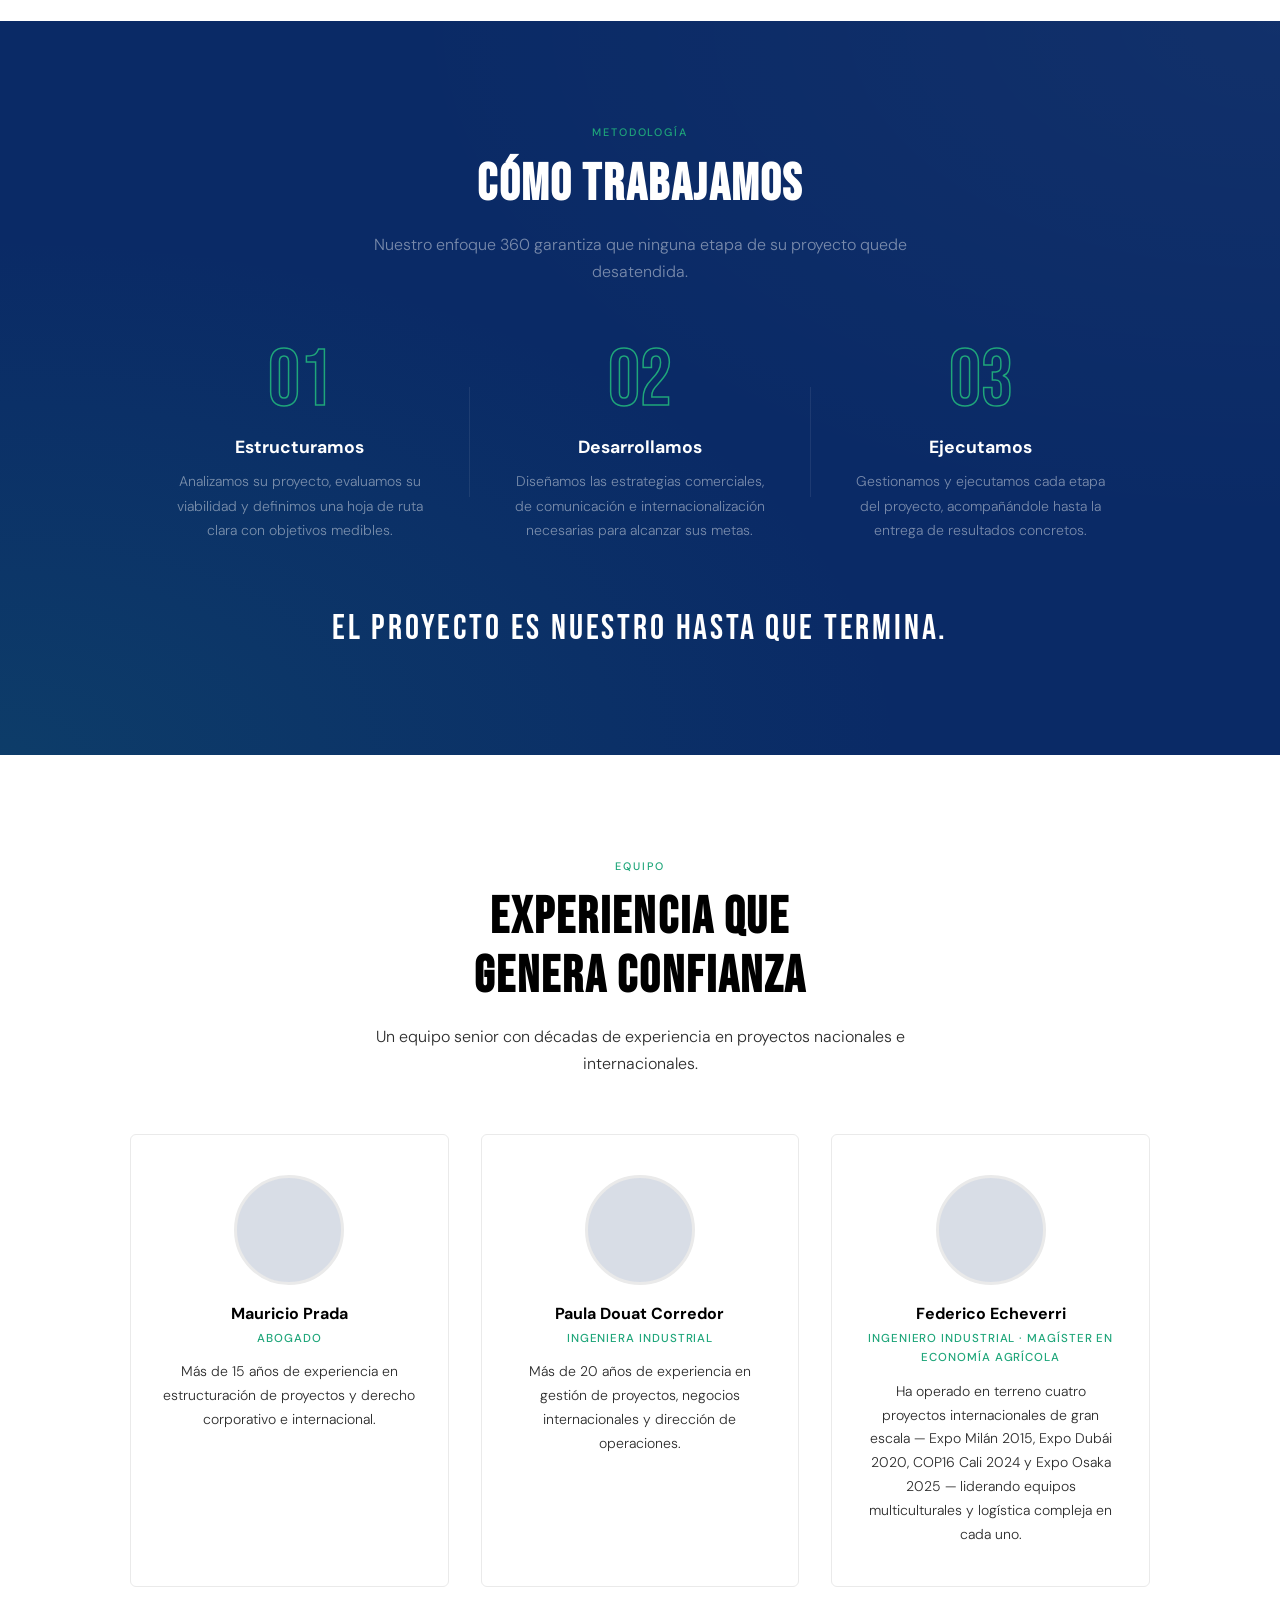
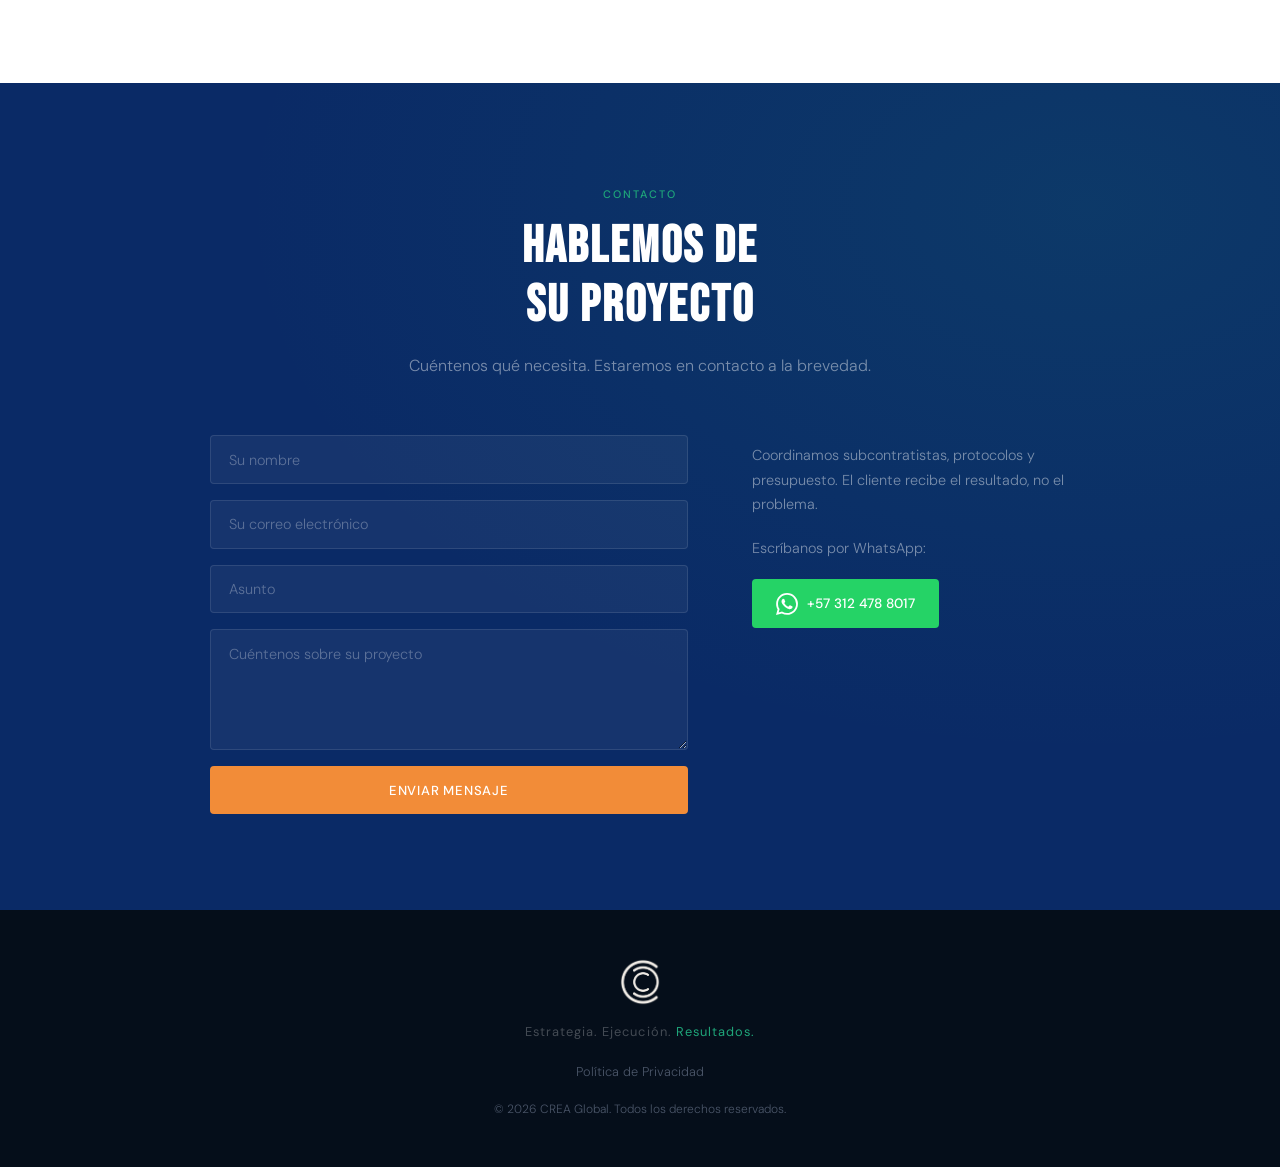
==== commit 522759c5: "Update Singapore mission copy and complete Federico Echeverri team card Co-Authored-By: Claude Sonne" ====
--- a/index.html
+++ b/index.html
@@ -149,8 +149,8 @@
           <div class="exp-card-accent"></div>
           <div class="exp-body">
             <span class="exp-tag">Singapur · 2026</span>
-            <h3>Misión Comercial — Alcaldía de Cali</h3>
-            <p>Estructuración y operación de la misión comercial y diplomática de la Secretaría de Desarrollo en Singapur en el World Cities Summit.</p>
+            <h3>Misión Comercial y Diplomática — Alcaldía de Cali</h3>
+            <p>Estructuración y operación de la misión comercial y diplomática de la Secretaría de Desarrollo Económico de Cali en el World Cities Summit.</p>
           </div>
         </div>
       </div>
@@ -266,8 +266,8 @@
         <div class="team-card reveal">
           <div class="team-photo placeholder-img"></div>
           <h3>Federico Echeverri</h3>
-          <p class="team-role">Ingeniero Industrial</p>
-          <p class="team-bio"></p>
+          <p class="team-role">Ingeniero Industrial · Magíster en Economía Agrícola</p>
+          <p class="team-bio">Ha operado en terreno cuatro proyectos internacionales de gran escala — Expo Milán 2015, Expo Dubái 2020, COP16 Cali 2024 y Expo Osaka 2025 — liderando equipos multiculturales y logística compleja en cada uno.</p>
         </div>
       </div>
     </div>
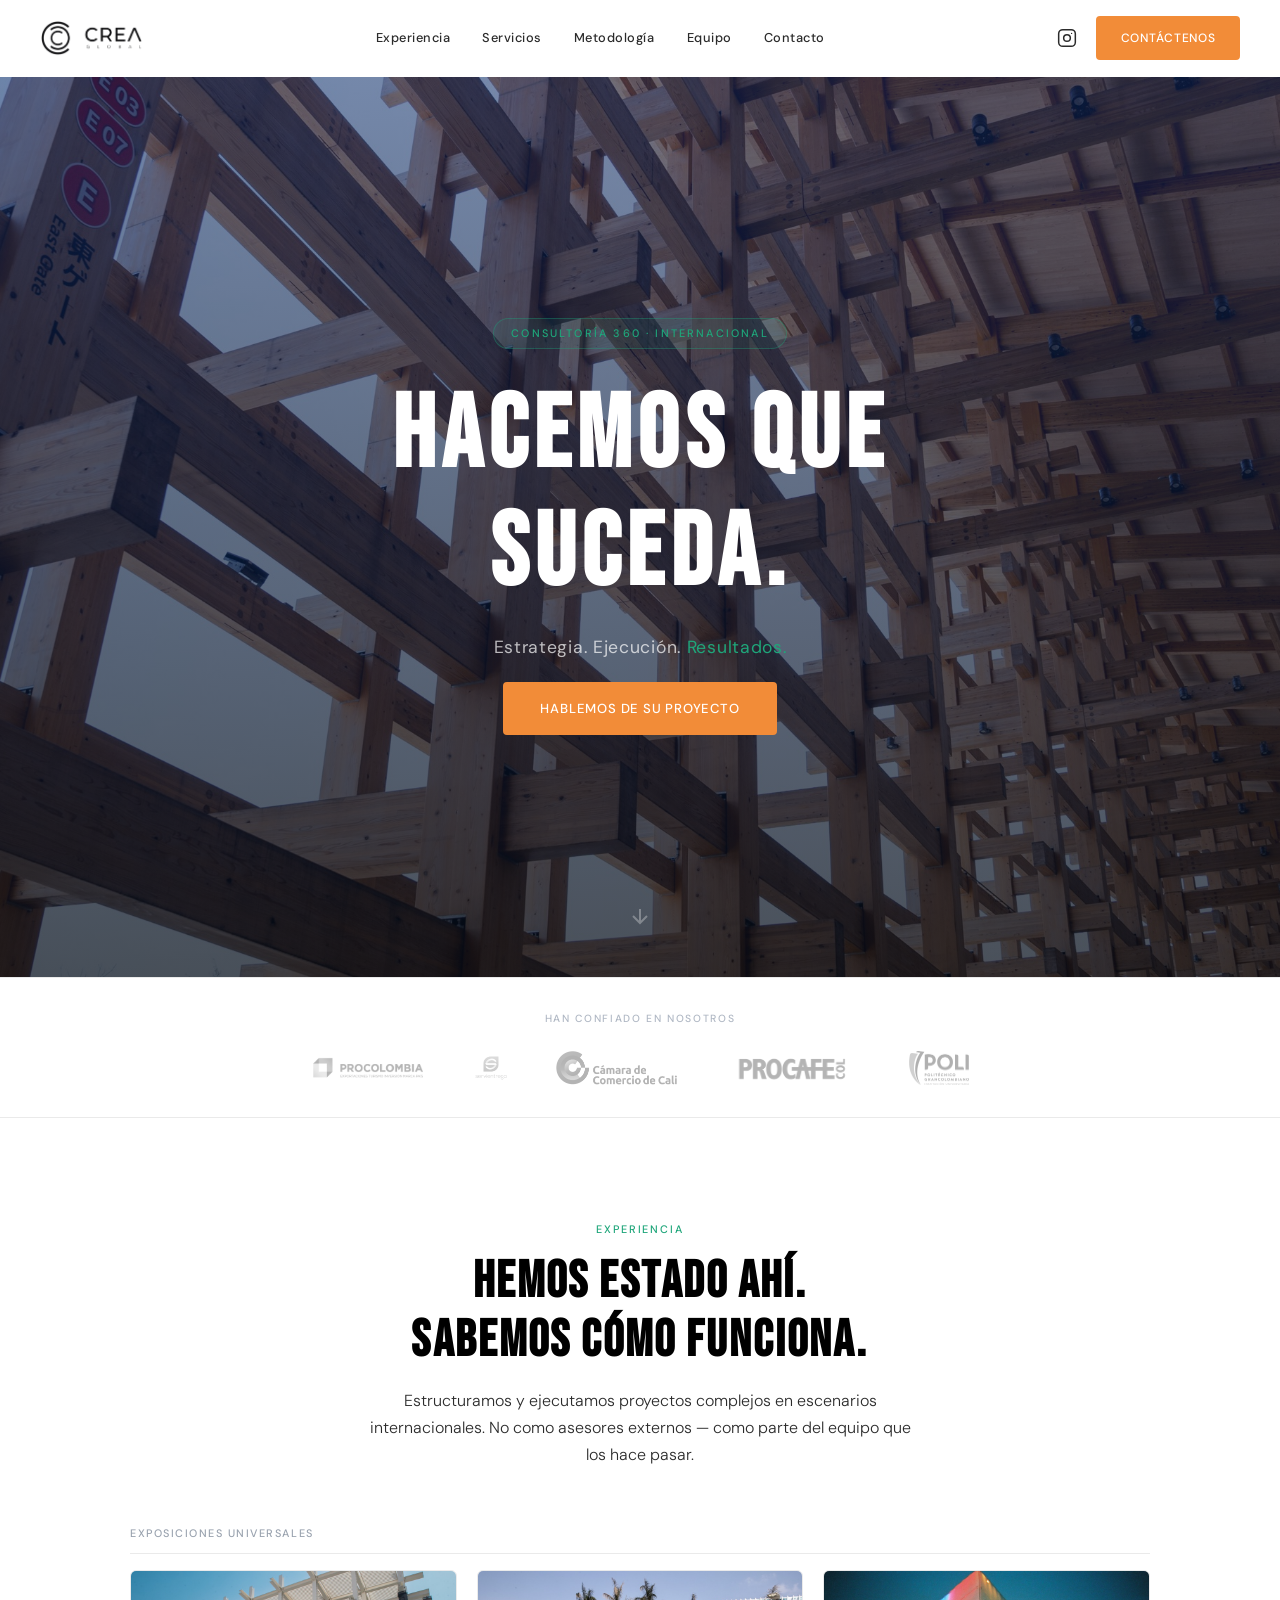
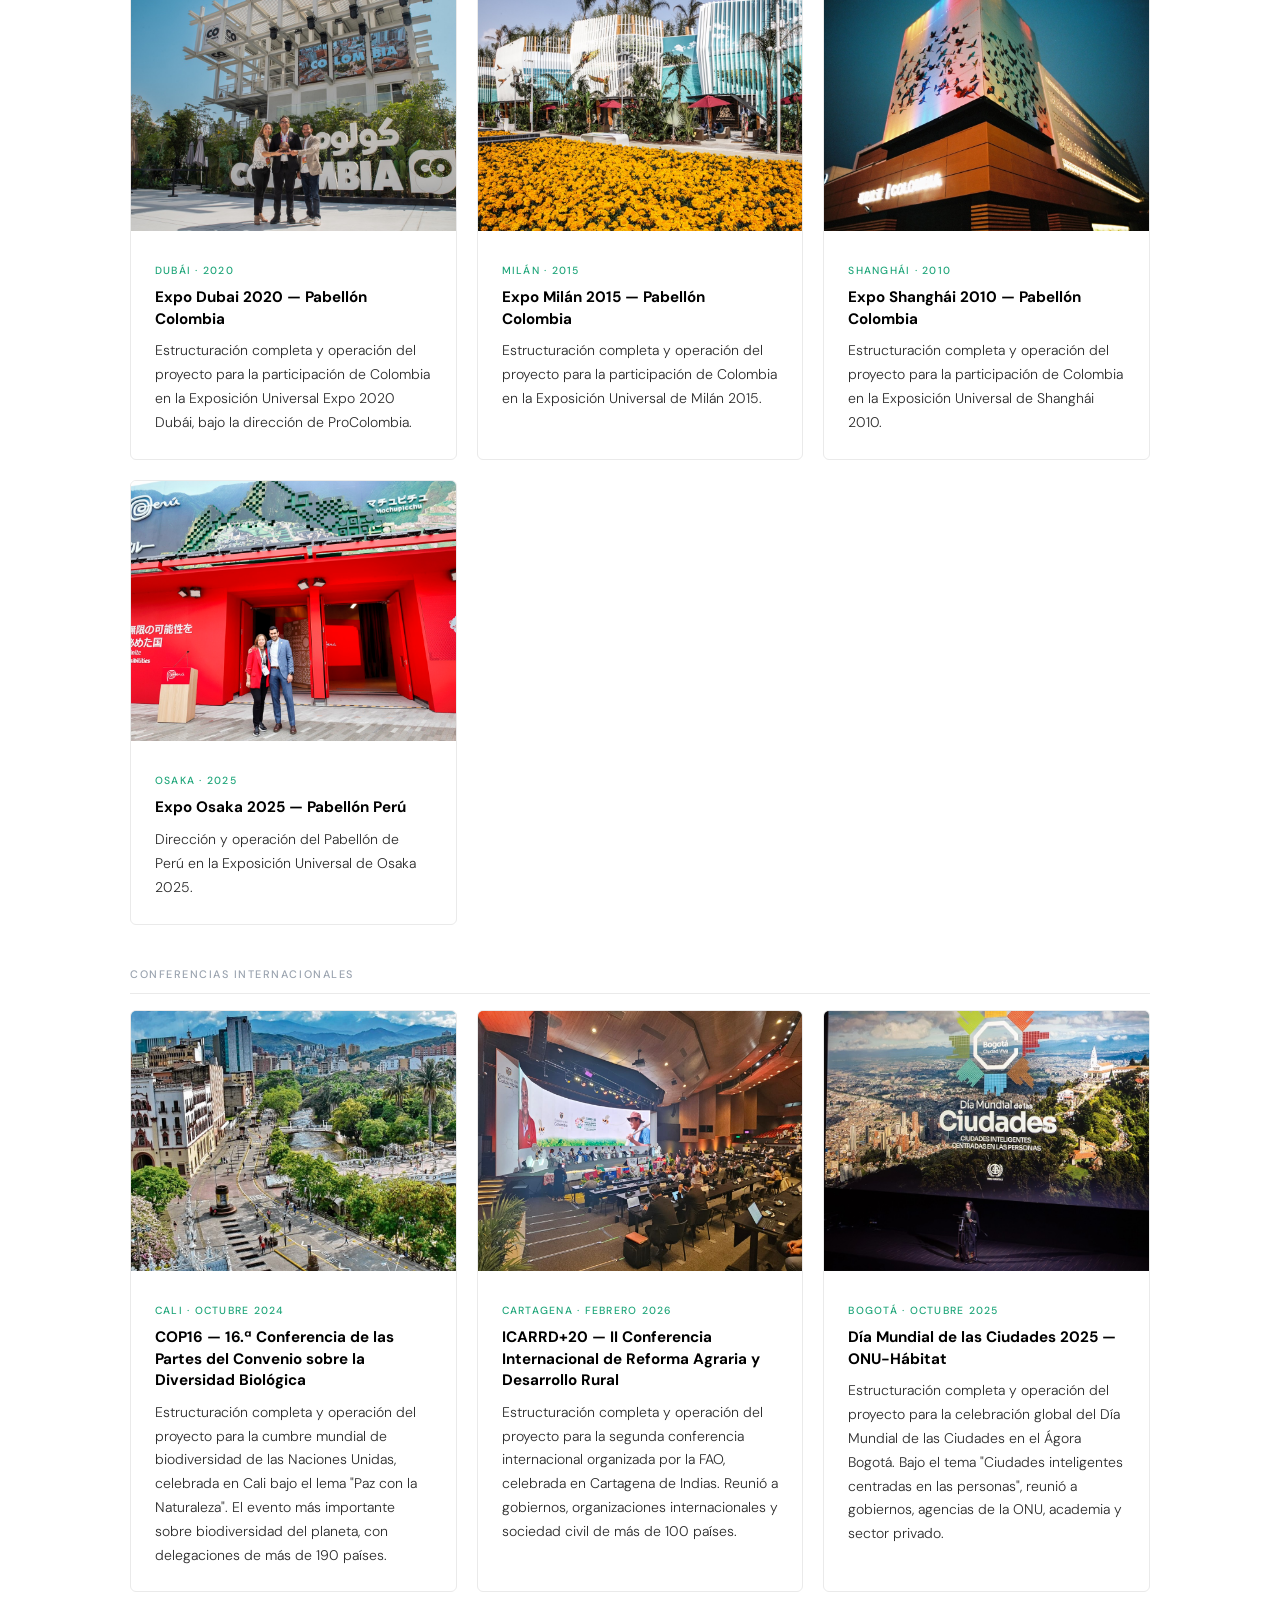
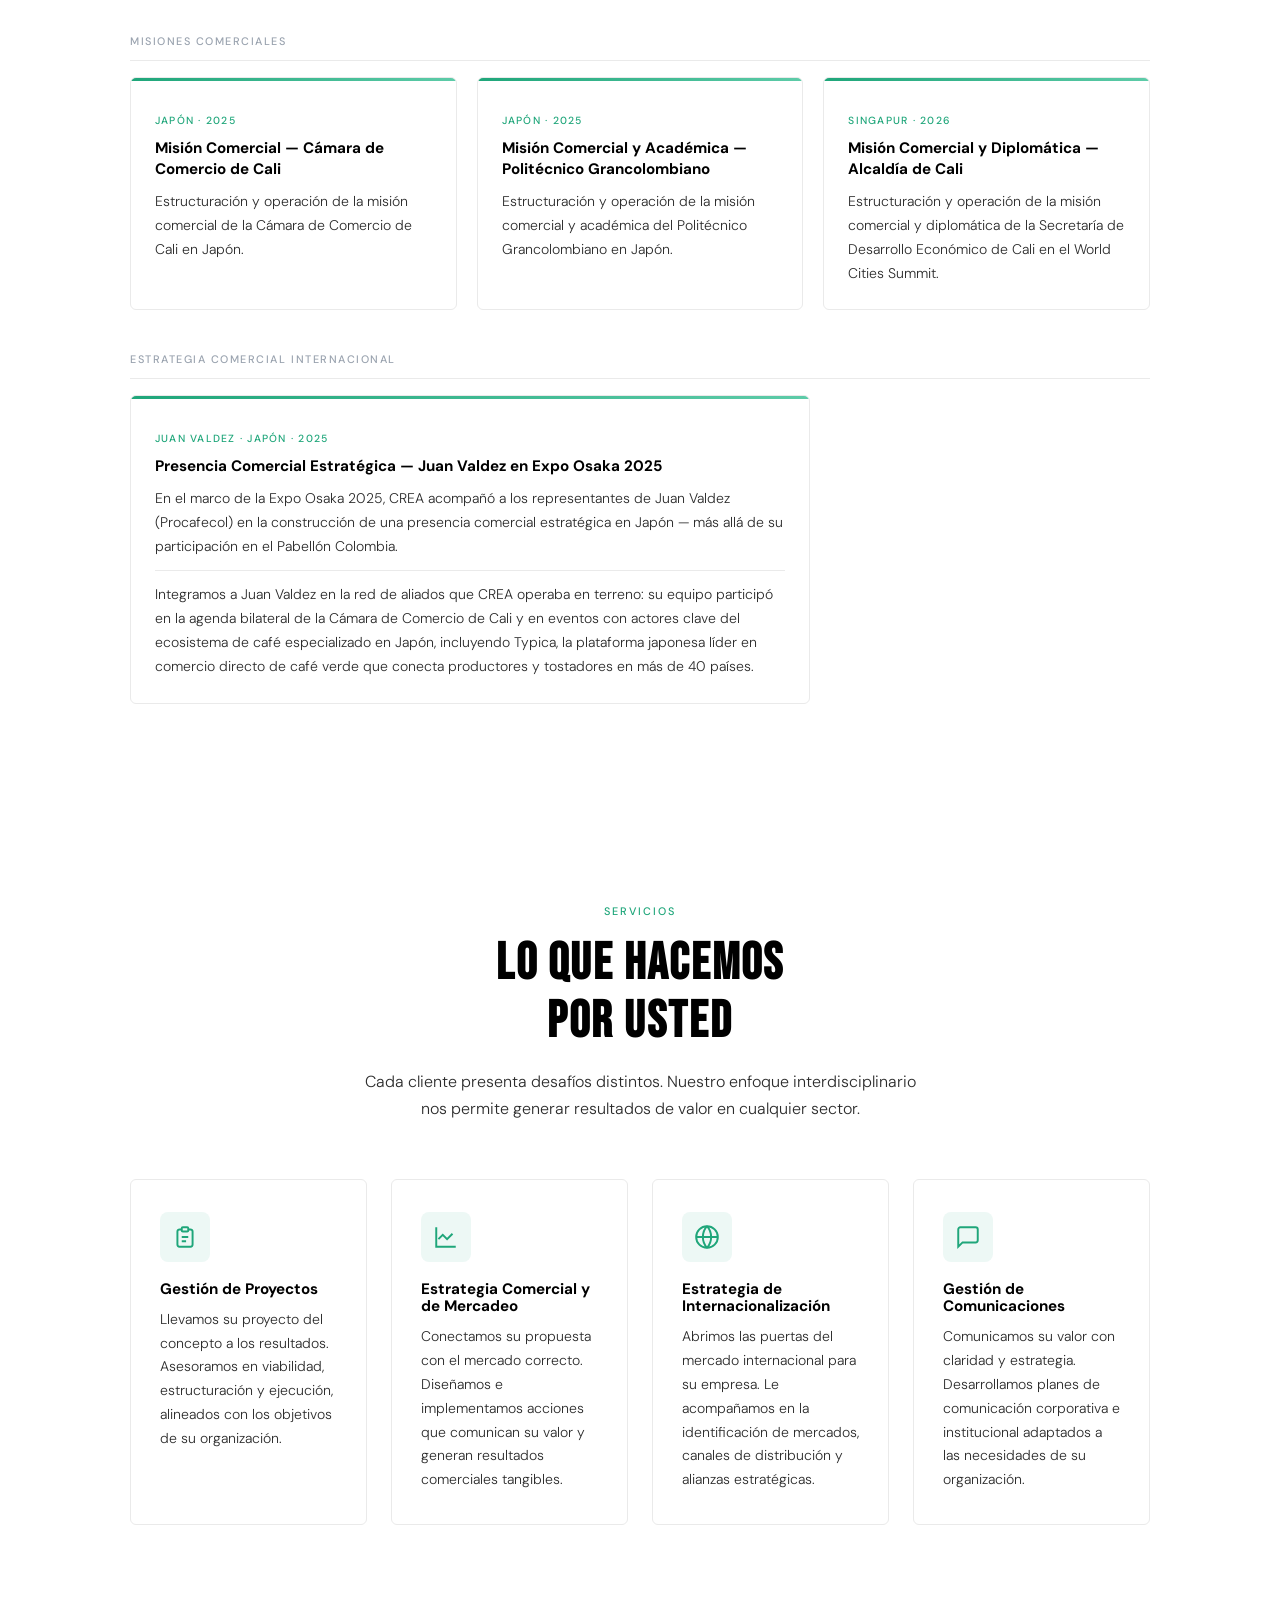
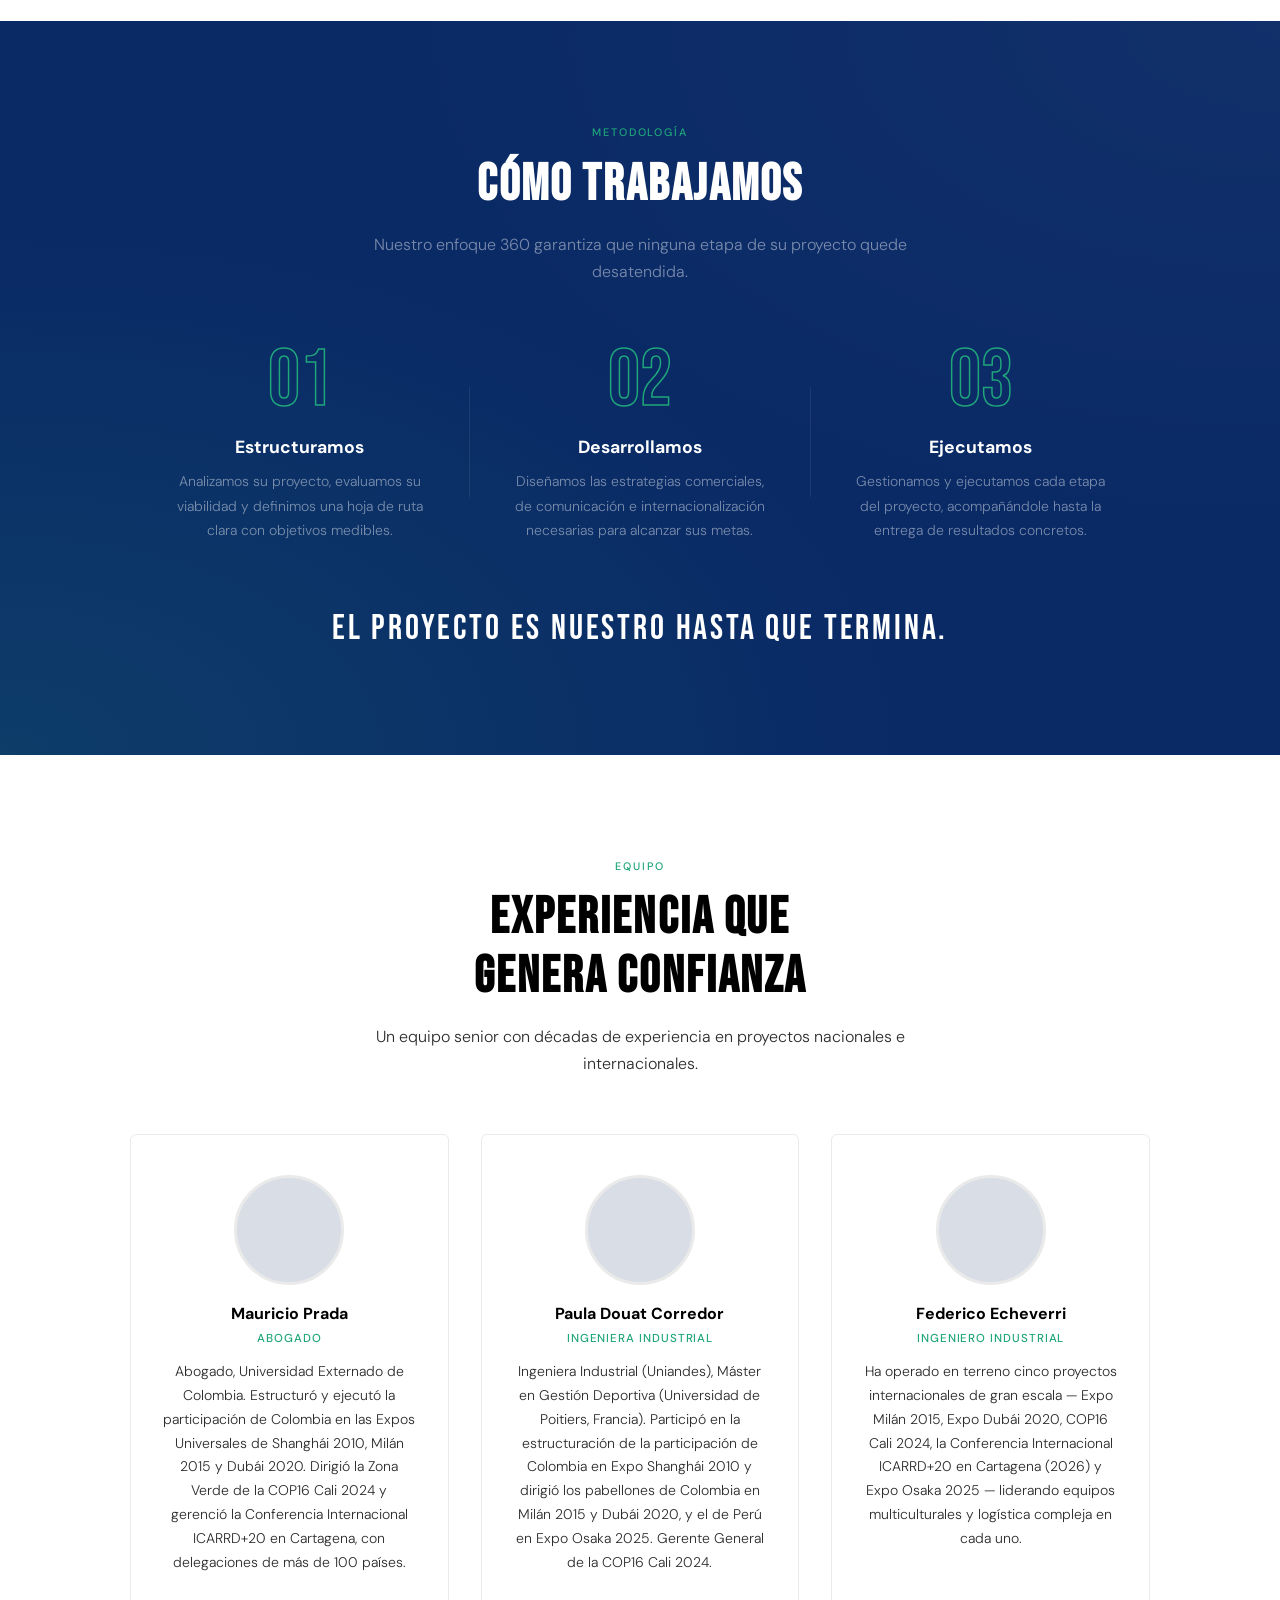
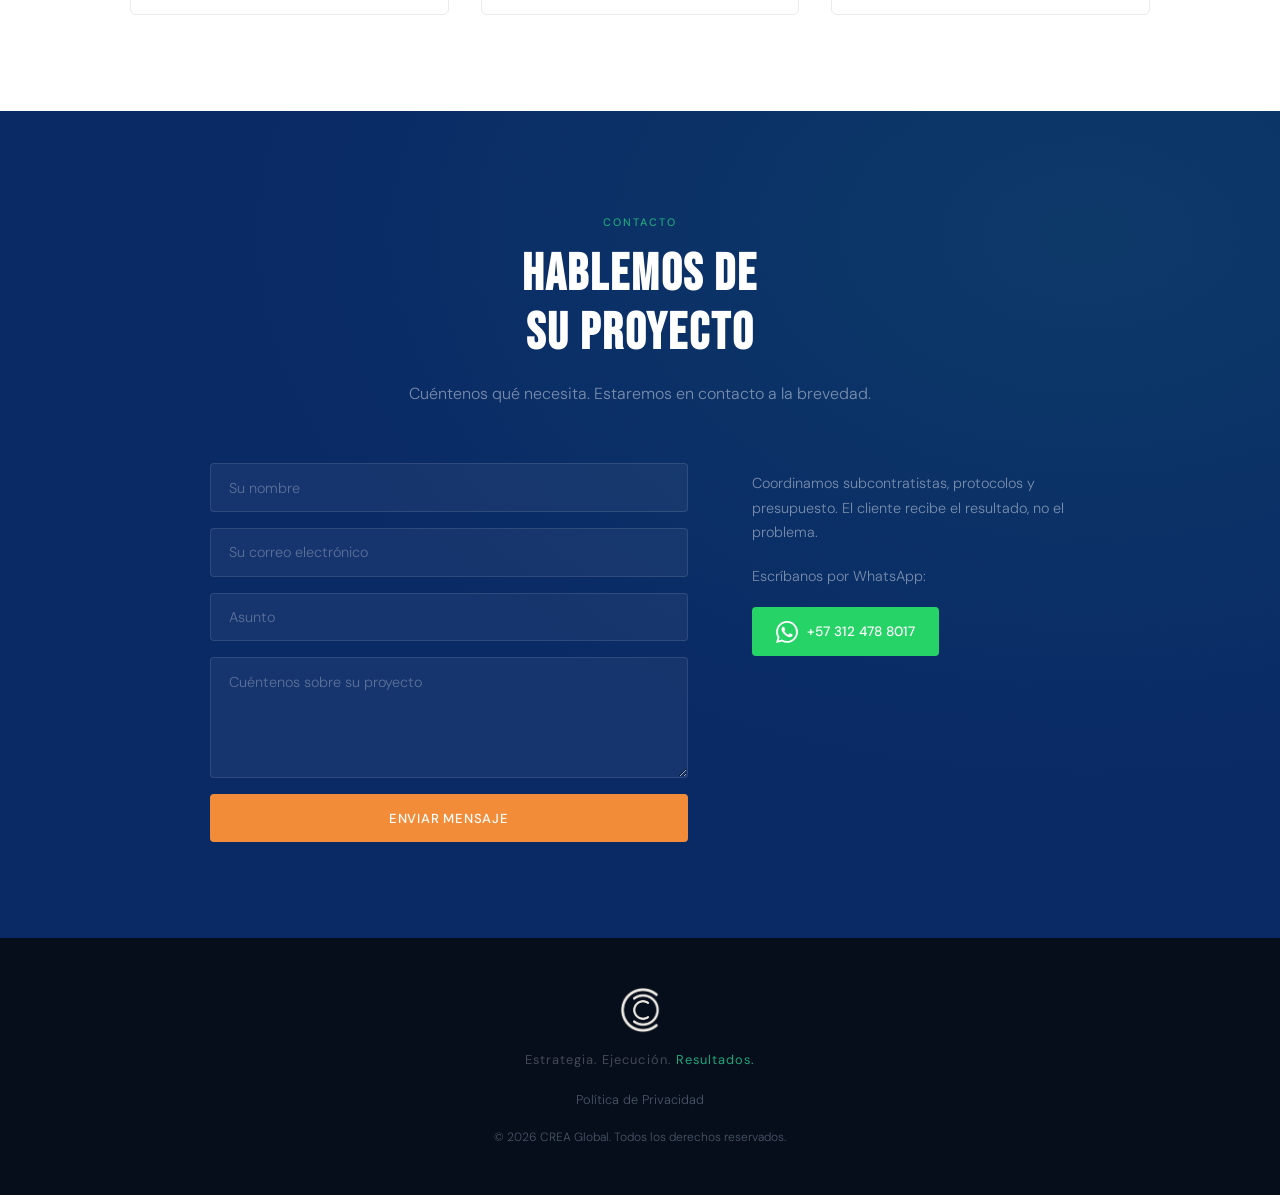
==== commit 018686d5: "Update all three team member bios with full credentials and project history Co-Authored-By: Claude S" ====
--- a/index.html
+++ b/index.html
@@ -255,19 +255,19 @@
           <div class="team-photo placeholder-img"></div>
           <h3>Mauricio Prada</h3>
           <p class="team-role">Abogado</p>
-          <p class="team-bio">Más de 15 años de experiencia en estructuración de proyectos y derecho corporativo e internacional.</p>
+          <p class="team-bio">Abogado, Universidad Externado de Colombia. Estructuró y ejecutó la participación de Colombia en las Expos Universales de Shanghái 2010, Milán 2015 y Dubái 2020. Dirigió la Zona Verde de la COP16 Cali 2024 y gerenció la Conferencia Internacional ICARRD+20 en Cartagena, con delegaciones de más de 100 países.</p>
         </div>
         <div class="team-card reveal">
           <div class="team-photo placeholder-img"></div>
           <h3>Paula Douat Corredor</h3>
           <p class="team-role">Ingeniera Industrial</p>
-          <p class="team-bio">Más de 20 años de experiencia en gestión de proyectos, negocios internacionales y dirección de operaciones.</p>
+          <p class="team-bio">Ingeniera Industrial (Uniandes), Máster en Gestión Deportiva (Universidad de Poitiers, Francia). Participó en la estructuración de la participación de Colombia en Expo Shanghái 2010 y dirigió los pabellones de Colombia en Milán 2015 y Dubái 2020, y el de Perú en Expo Osaka 2025. Gerente General de la COP16 Cali 2024.</p>
         </div>
         <div class="team-card reveal">
           <div class="team-photo placeholder-img"></div>
           <h3>Federico Echeverri</h3>
-          <p class="team-role">Ingeniero Industrial · Magíster en Economía Agrícola</p>
-          <p class="team-bio">Ha operado en terreno cuatro proyectos internacionales de gran escala — Expo Milán 2015, Expo Dubái 2020, COP16 Cali 2024 y Expo Osaka 2025 — liderando equipos multiculturales y logística compleja en cada uno.</p>
+          <p class="team-role">Ingeniero Industrial</p>
+          <p class="team-bio">Ha operado en terreno cinco proyectos internacionales de gran escala — Expo Milán 2015, Expo Dubái 2020, COP16 Cali 2024, la Conferencia Internacional ICARRD+20 en Cartagena (2026) y Expo Osaka 2025 — liderando equipos multiculturales y logística compleja en cada uno.</p>
         </div>
       </div>
     </div>
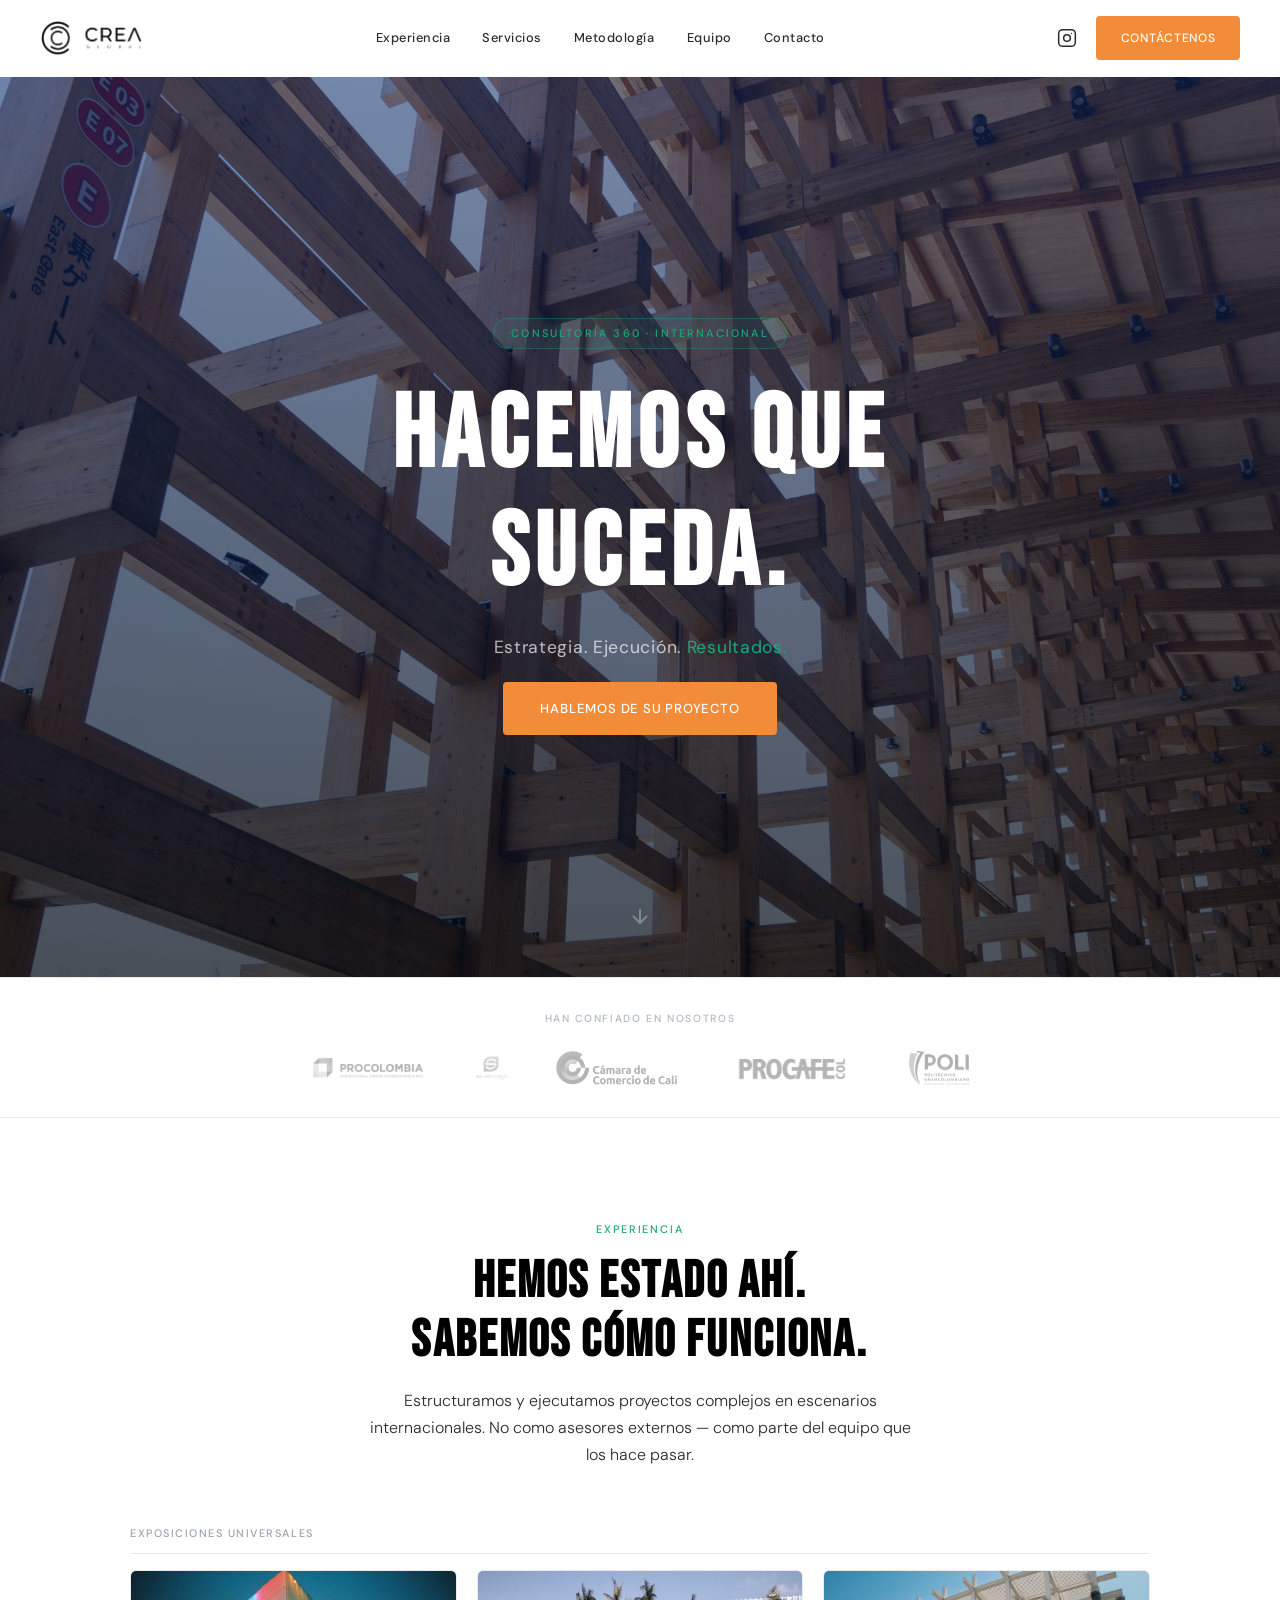
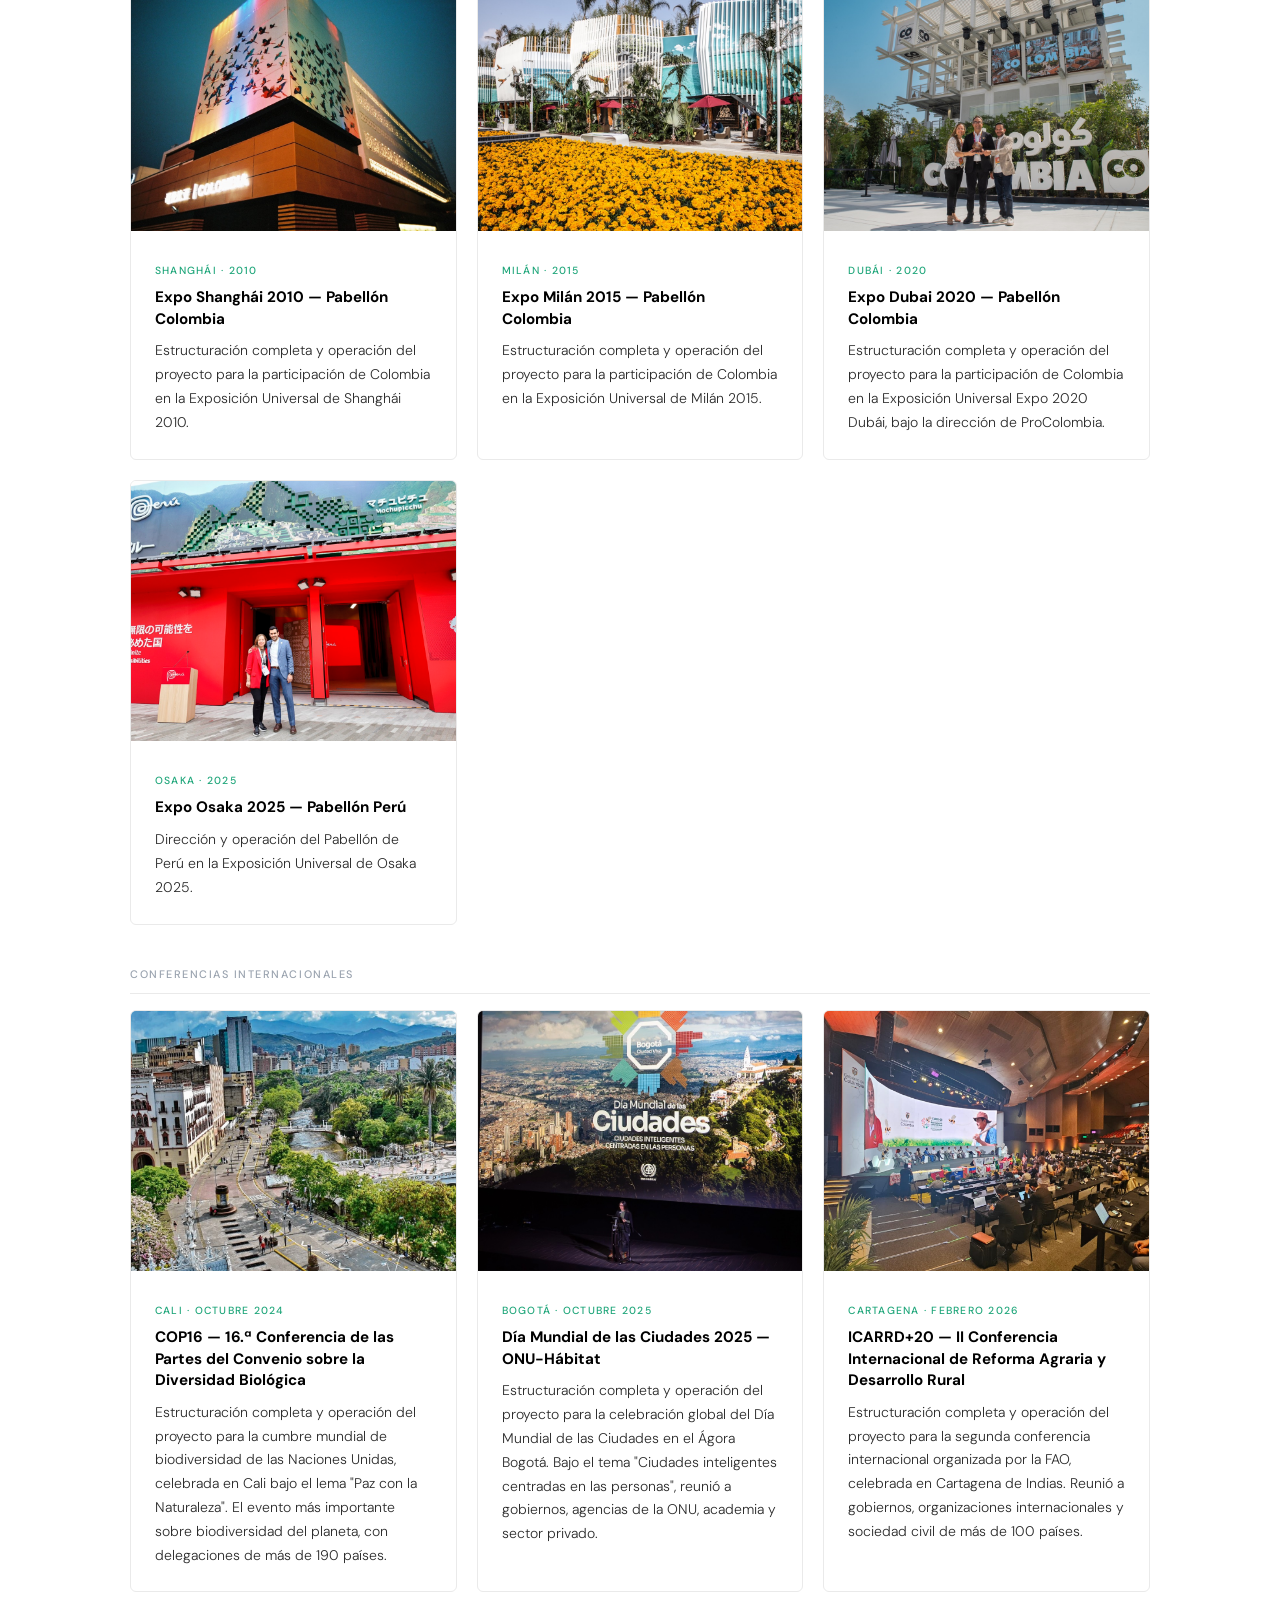
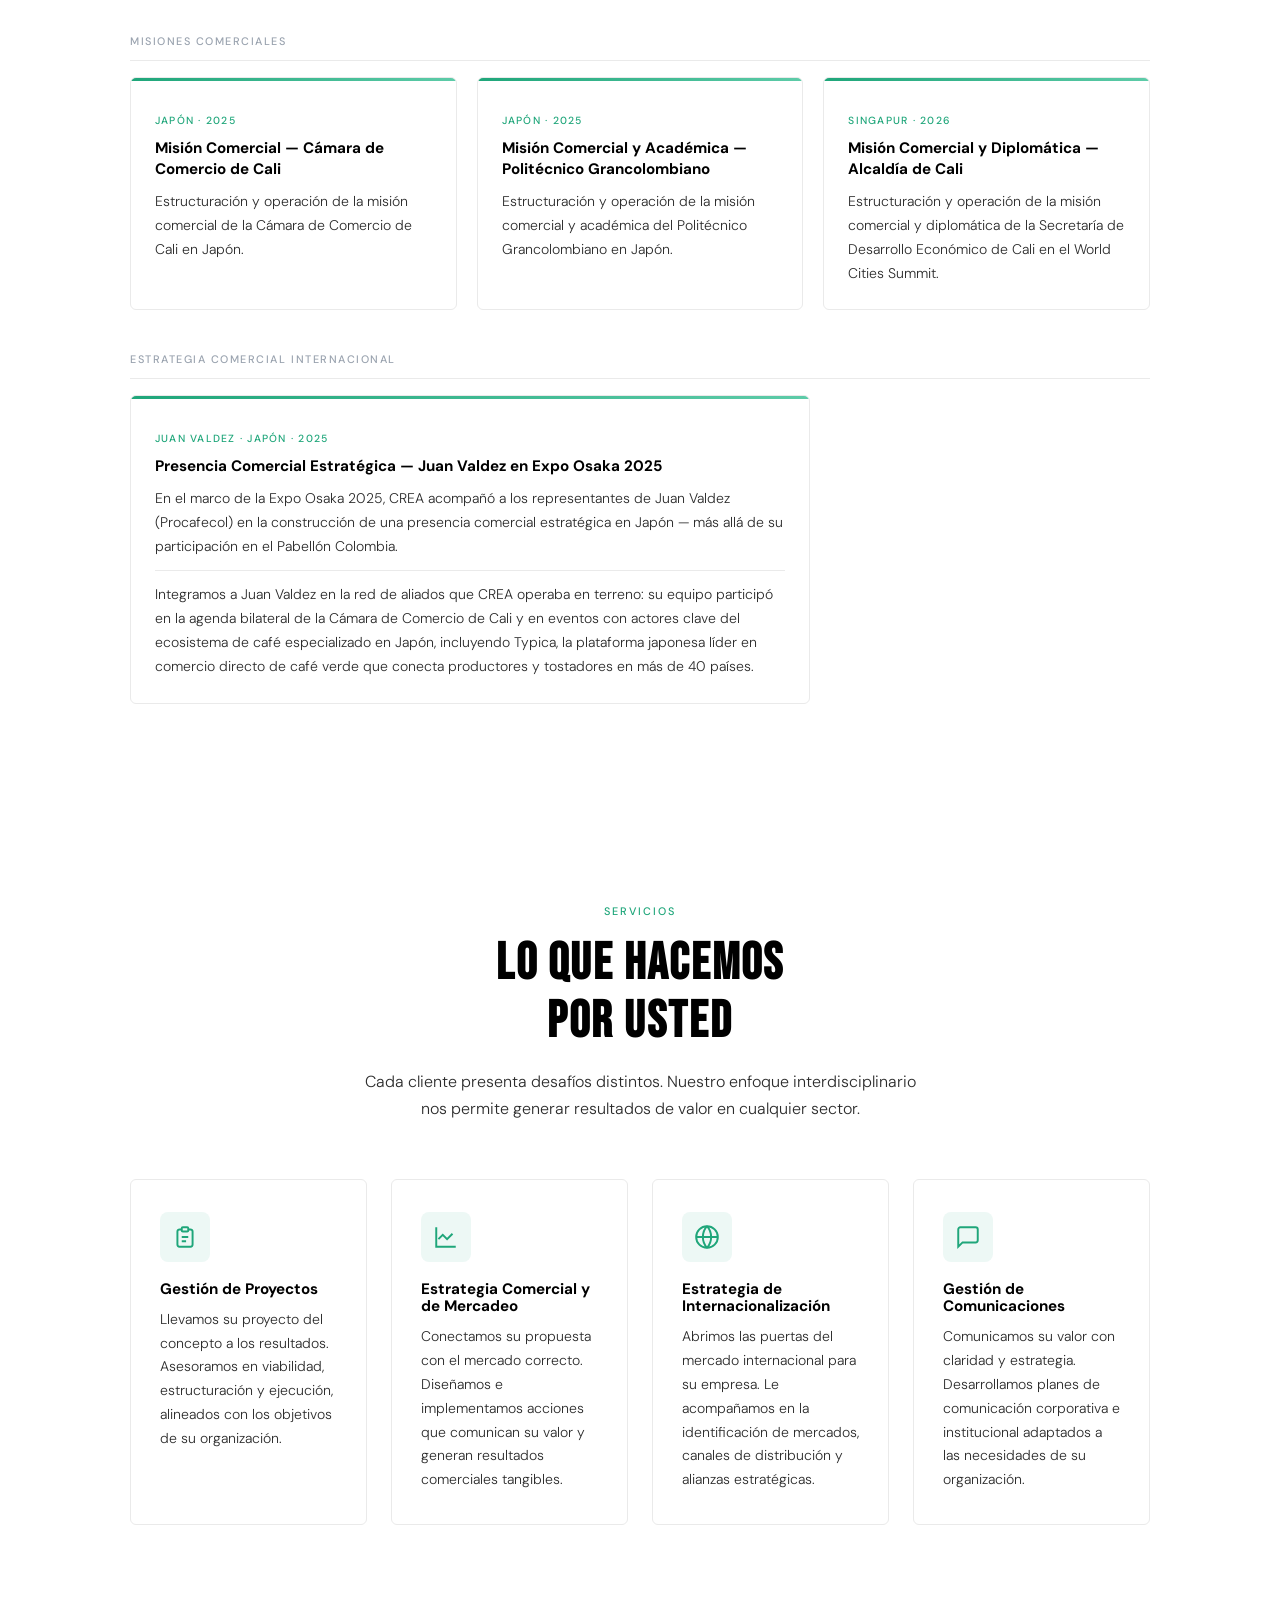
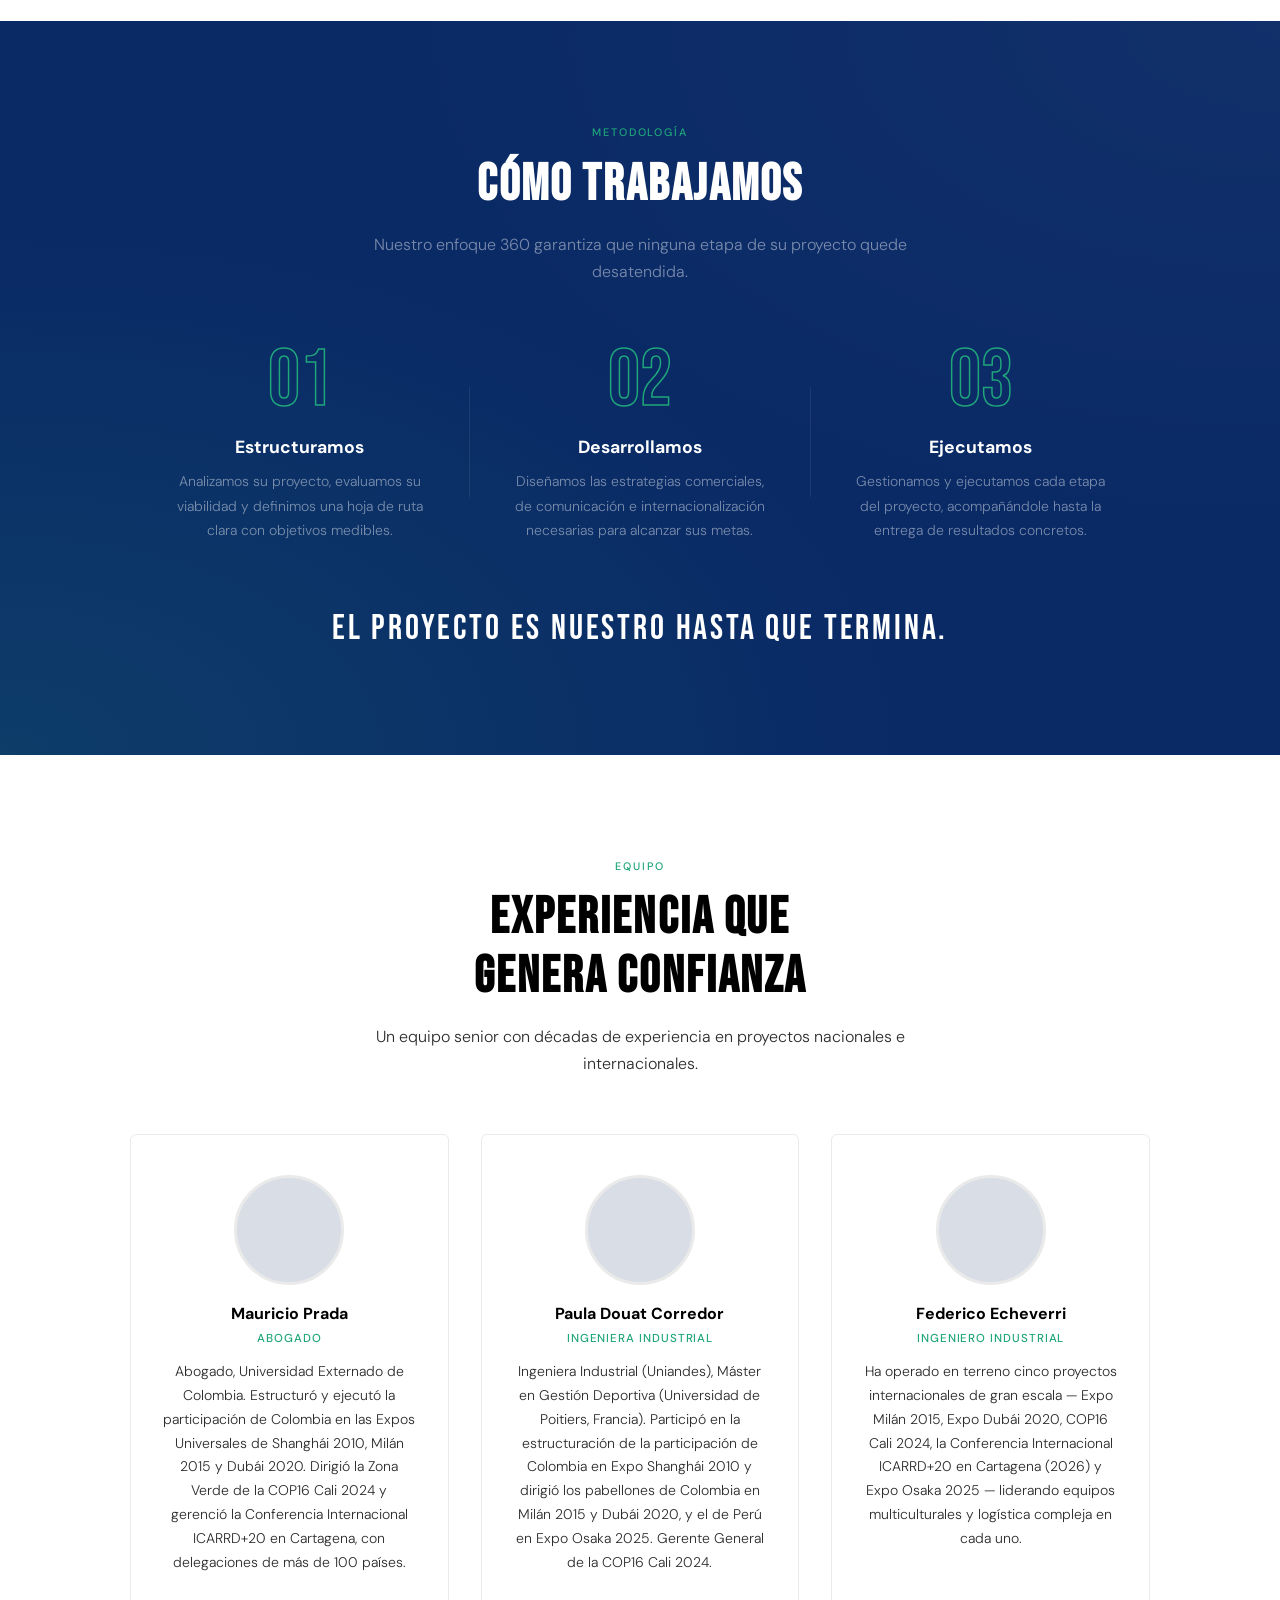
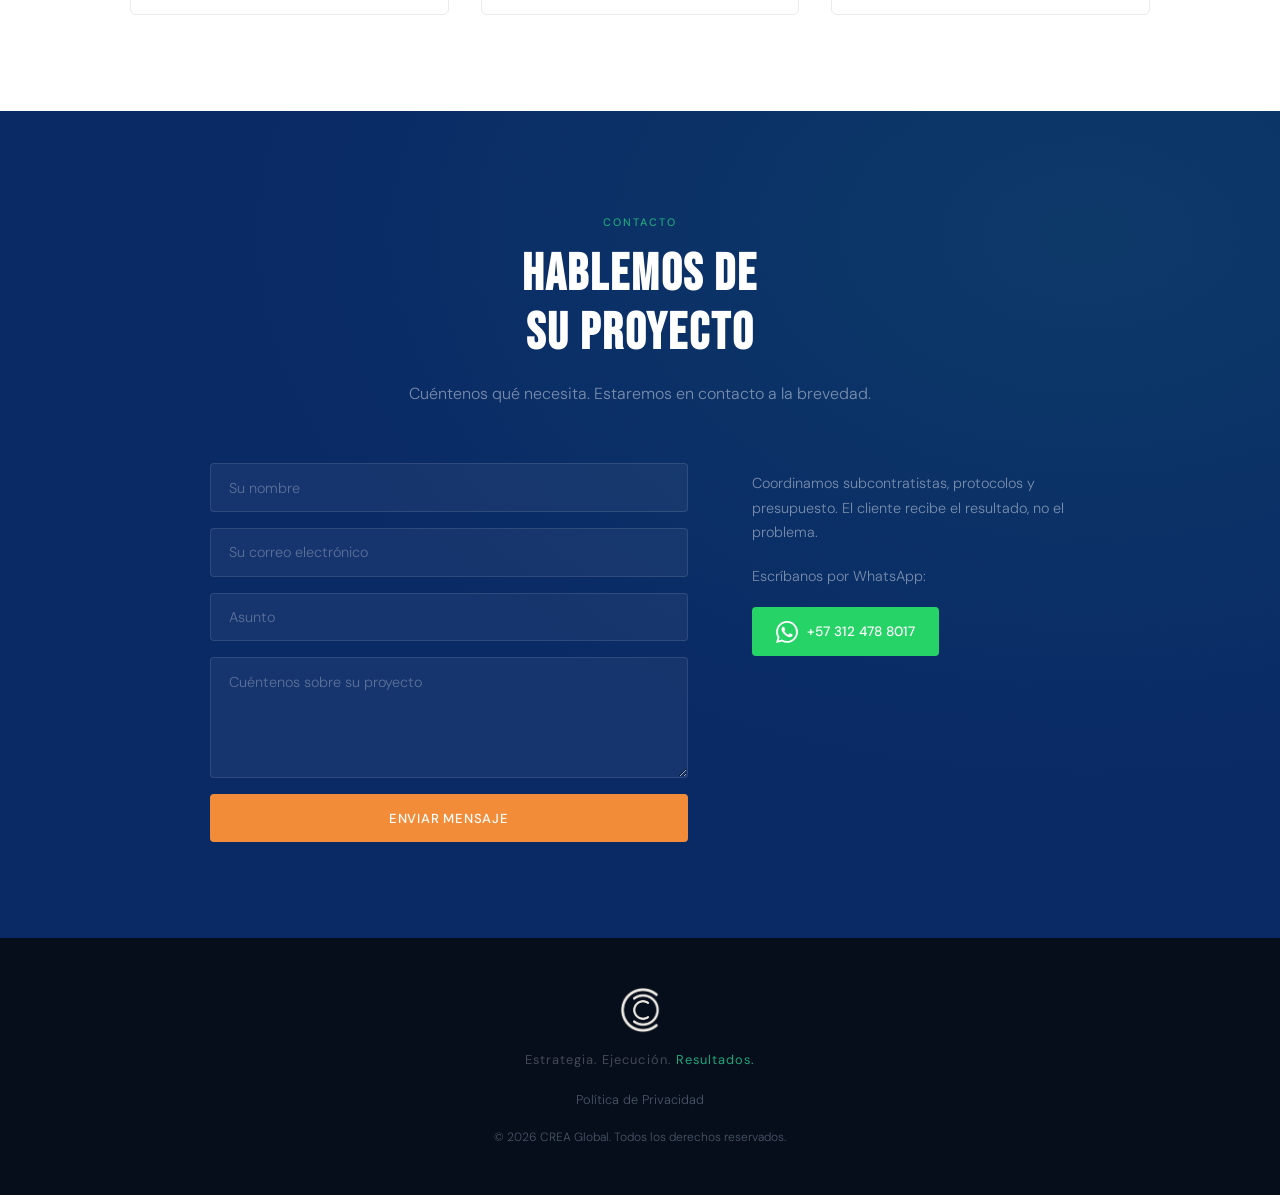
==== commit 19cdb614: "Reorder experience cards chronologically in both sections Co-Authored-By: Claude Sonnet 4.6 <noreply" ====
--- a/index.html
+++ b/index.html
@@ -66,6 +66,22 @@
       <p class="exp-category-label reveal">Exposiciones Universales</p>
       <div class="exp-grid">
         <div class="exp-card reveal">
+          <div class="exp-card-img" style="background-image: url('images/project-shanghai.jpg')"></div>
+          <div class="exp-body">
+            <span class="exp-tag">Shanghái · 2010</span>
+            <h3>Expo Shanghái 2010 — Pabellón Colombia</h3>
+            <p>Estructuración completa y operación del proyecto para la participación de Colombia en la Exposición Universal de Shanghái 2010.</p>
+          </div>
+        </div>
+        <div class="exp-card reveal">
+          <div class="exp-card-img" style="background-image: url('images/project-milan.jpg')"></div>
+          <div class="exp-body">
+            <span class="exp-tag">Milán · 2015</span>
+            <h3>Expo Milán 2015 — Pabellón Colombia</h3>
+            <p>Estructuración completa y operación del proyecto para la participación de Colombia en la Exposición Universal de Milán 2015.</p>
+          </div>
+        </div>
+        <div class="exp-card reveal">
           <div class="exp-card-img" style="background-image: url('images/project-dubai.jpg')"></div>
           <div class="exp-body">
             <span class="exp-tag">Dubái · 2020</span>
@@ -74,22 +90,6 @@
           </div>
         </div>
         <div class="exp-card reveal">
-          <div class="exp-card-img" style="background-image: url('images/project-milan.jpg')"></div>
-          <div class="exp-body">
-            <span class="exp-tag">Milán · 2015</span>
-            <h3>Expo Milán 2015 — Pabellón Colombia</h3>
-            <p>Estructuración completa y operación del proyecto para la participación de Colombia en la Exposición Universal de Milán 2015.</p>
-          </div>
-        </div>
-        <div class="exp-card reveal">
-          <div class="exp-card-img" style="background-image: url('images/project-shanghai.jpg')"></div>
-          <div class="exp-body">
-            <span class="exp-tag">Shanghái · 2010</span>
-            <h3>Expo Shanghái 2010 — Pabellón Colombia</h3>
-            <p>Estructuración completa y operación del proyecto para la participación de Colombia en la Exposición Universal de Shanghái 2010.</p>
-          </div>
-        </div>
-        <div class="exp-card reveal">
           <div class="exp-card-img" style="background-image: url('images/project-osaka.jpg')"></div>
           <div class="exp-body">
             <span class="exp-tag">Osaka · 2025</span>
@@ -110,19 +110,19 @@
           </div>
         </div>
         <div class="exp-card reveal">
+          <div class="exp-card-img" style="background-image: url('images/project-ciudades.jpg')"></div>
+          <div class="exp-body">
+            <span class="exp-tag">Bogotá · Octubre 2025</span>
+            <h3>Día Mundial de las Ciudades 2025 — ONU-Hábitat</h3>
+            <p>Estructuración completa y operación del proyecto para la celebración global del Día Mundial de las Ciudades en el Ágora Bogotá. Bajo el tema "Ciudades inteligentes centradas en las personas", reunió a gobiernos, agencias de la ONU, academia y sector privado.</p>
+          </div>
+        </div>
+        <div class="exp-card reveal">
           <div class="exp-card-img" style="background-image: url('images/project-icarrd.jpg')"></div>
           <div class="exp-body">
             <span class="exp-tag">Cartagena · Febrero 2026</span>
             <h3>ICARRD+20 — II Conferencia Internacional de Reforma Agraria y Desarrollo Rural</h3>
             <p>Estructuración completa y operación del proyecto para la segunda conferencia internacional organizada por la FAO, celebrada en Cartagena de Indias. Reunió a gobiernos, organizaciones internacionales y sociedad civil de más de 100 países.</p>
-          </div>
-        </div>
-        <div class="exp-card reveal">
-          <div class="exp-card-img" style="background-image: url('images/project-ciudades.jpg')"></div>
-          <div class="exp-body">
-            <span class="exp-tag">Bogotá · Octubre 2025</span>
-            <h3>Día Mundial de las Ciudades 2025 — ONU-Hábitat</h3>
-            <p>Estructuración completa y operación del proyecto para la celebración global del Día Mundial de las Ciudades en el Ágora Bogotá. Bajo el tema "Ciudades inteligentes centradas en las personas", reunió a gobiernos, agencias de la ONU, academia y sector privado.</p>
           </div>
         </div>
       </div>
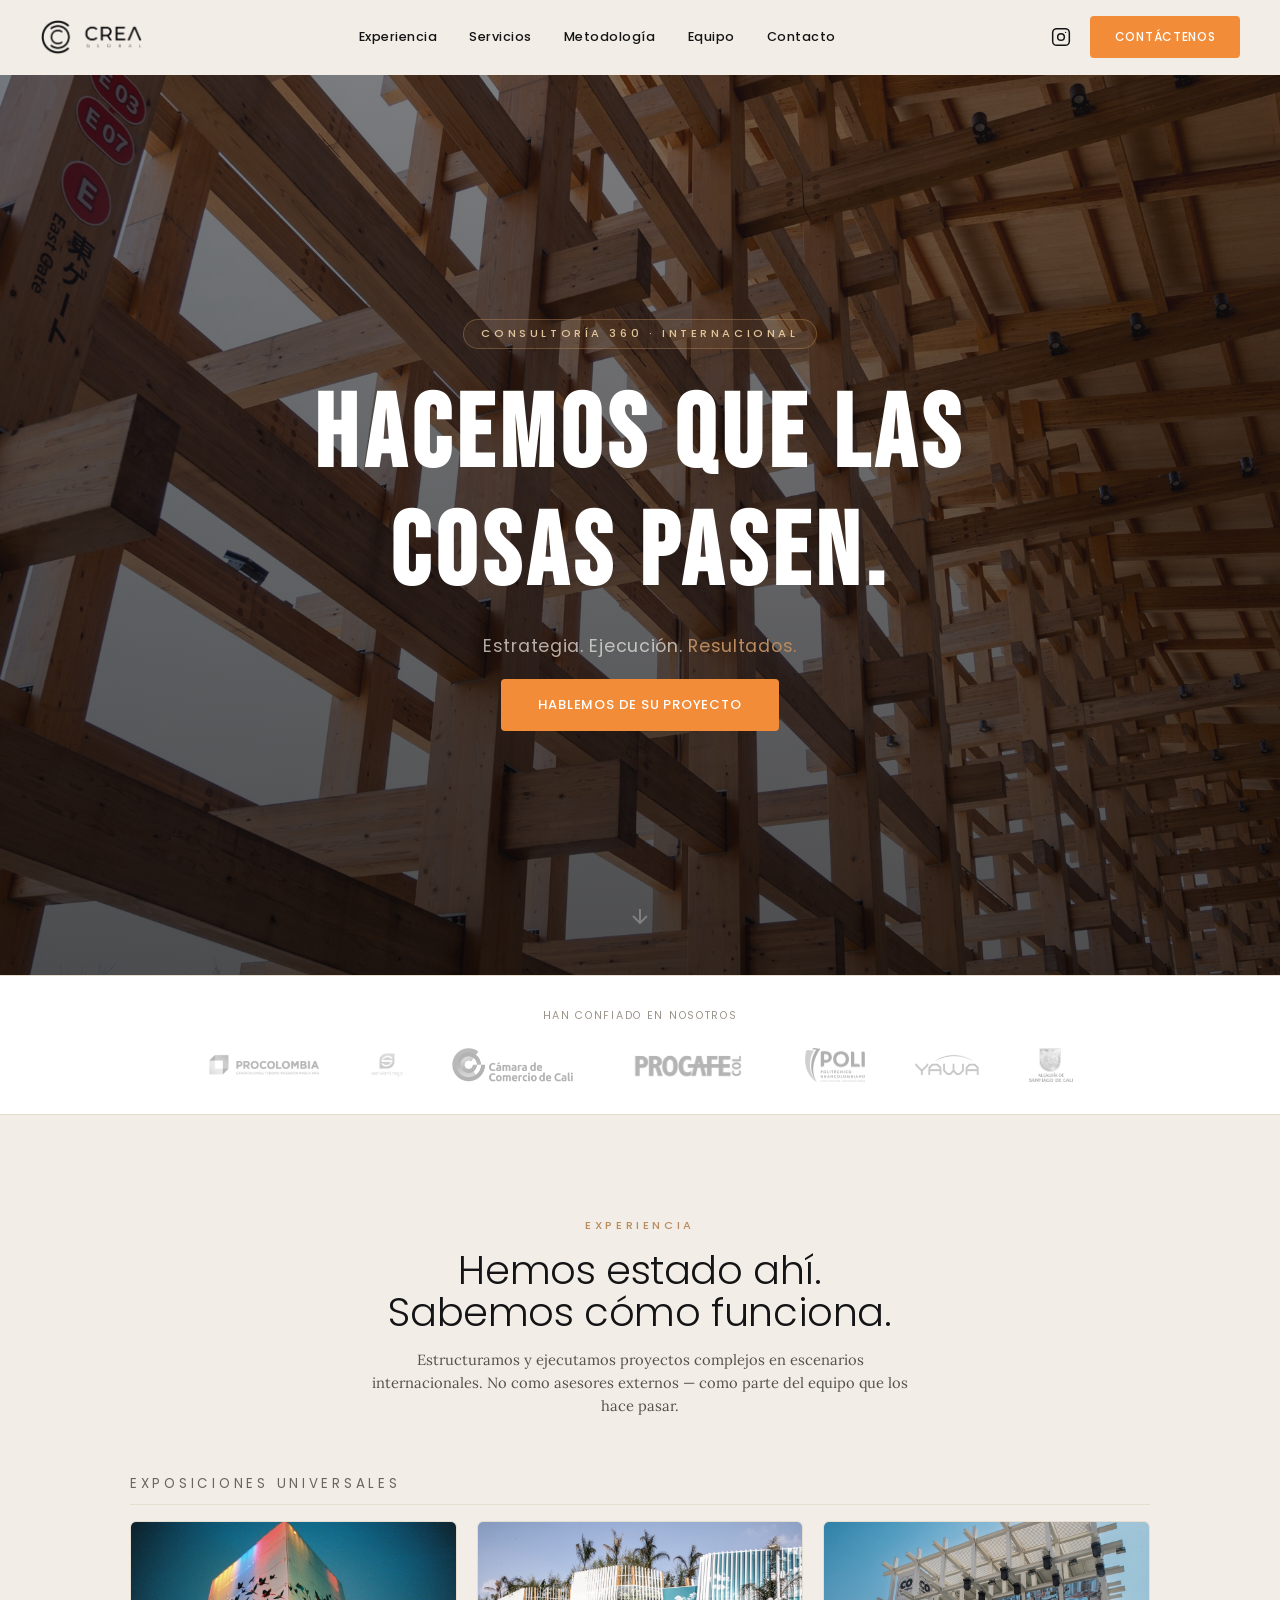
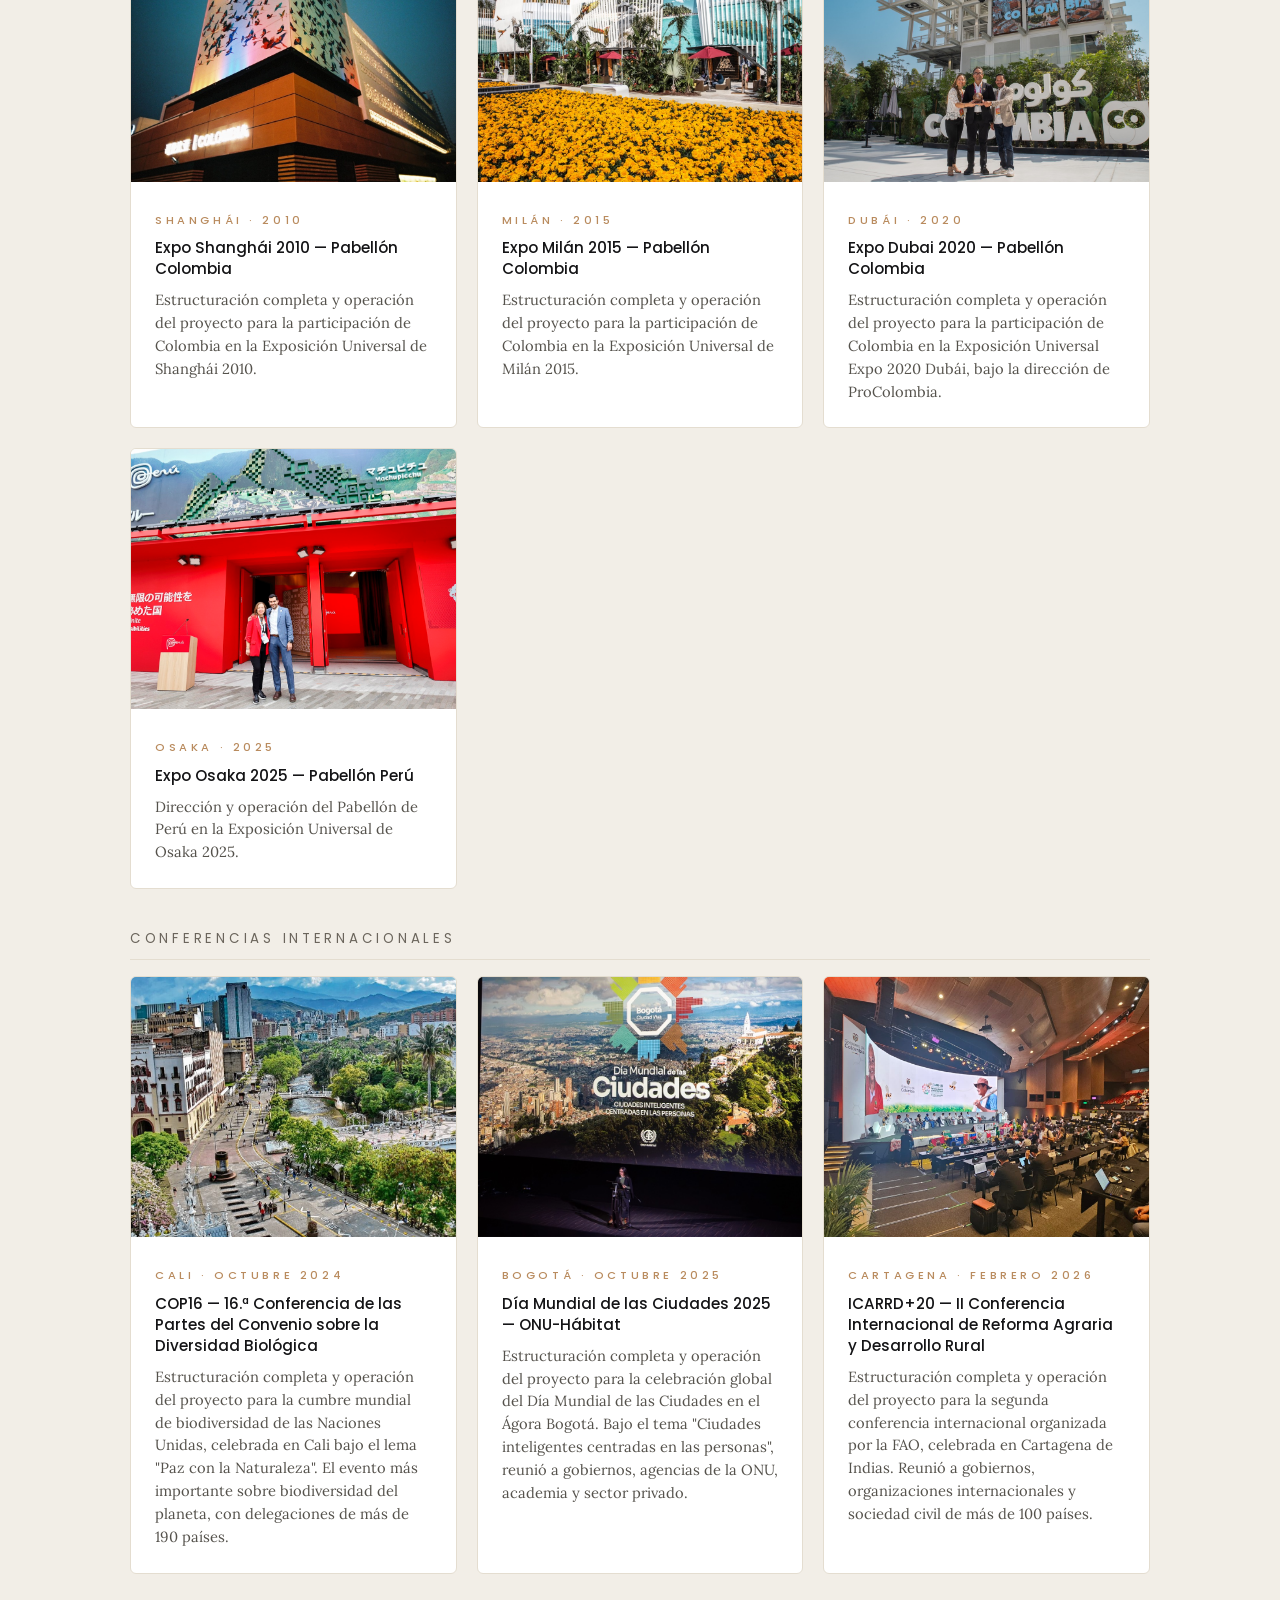
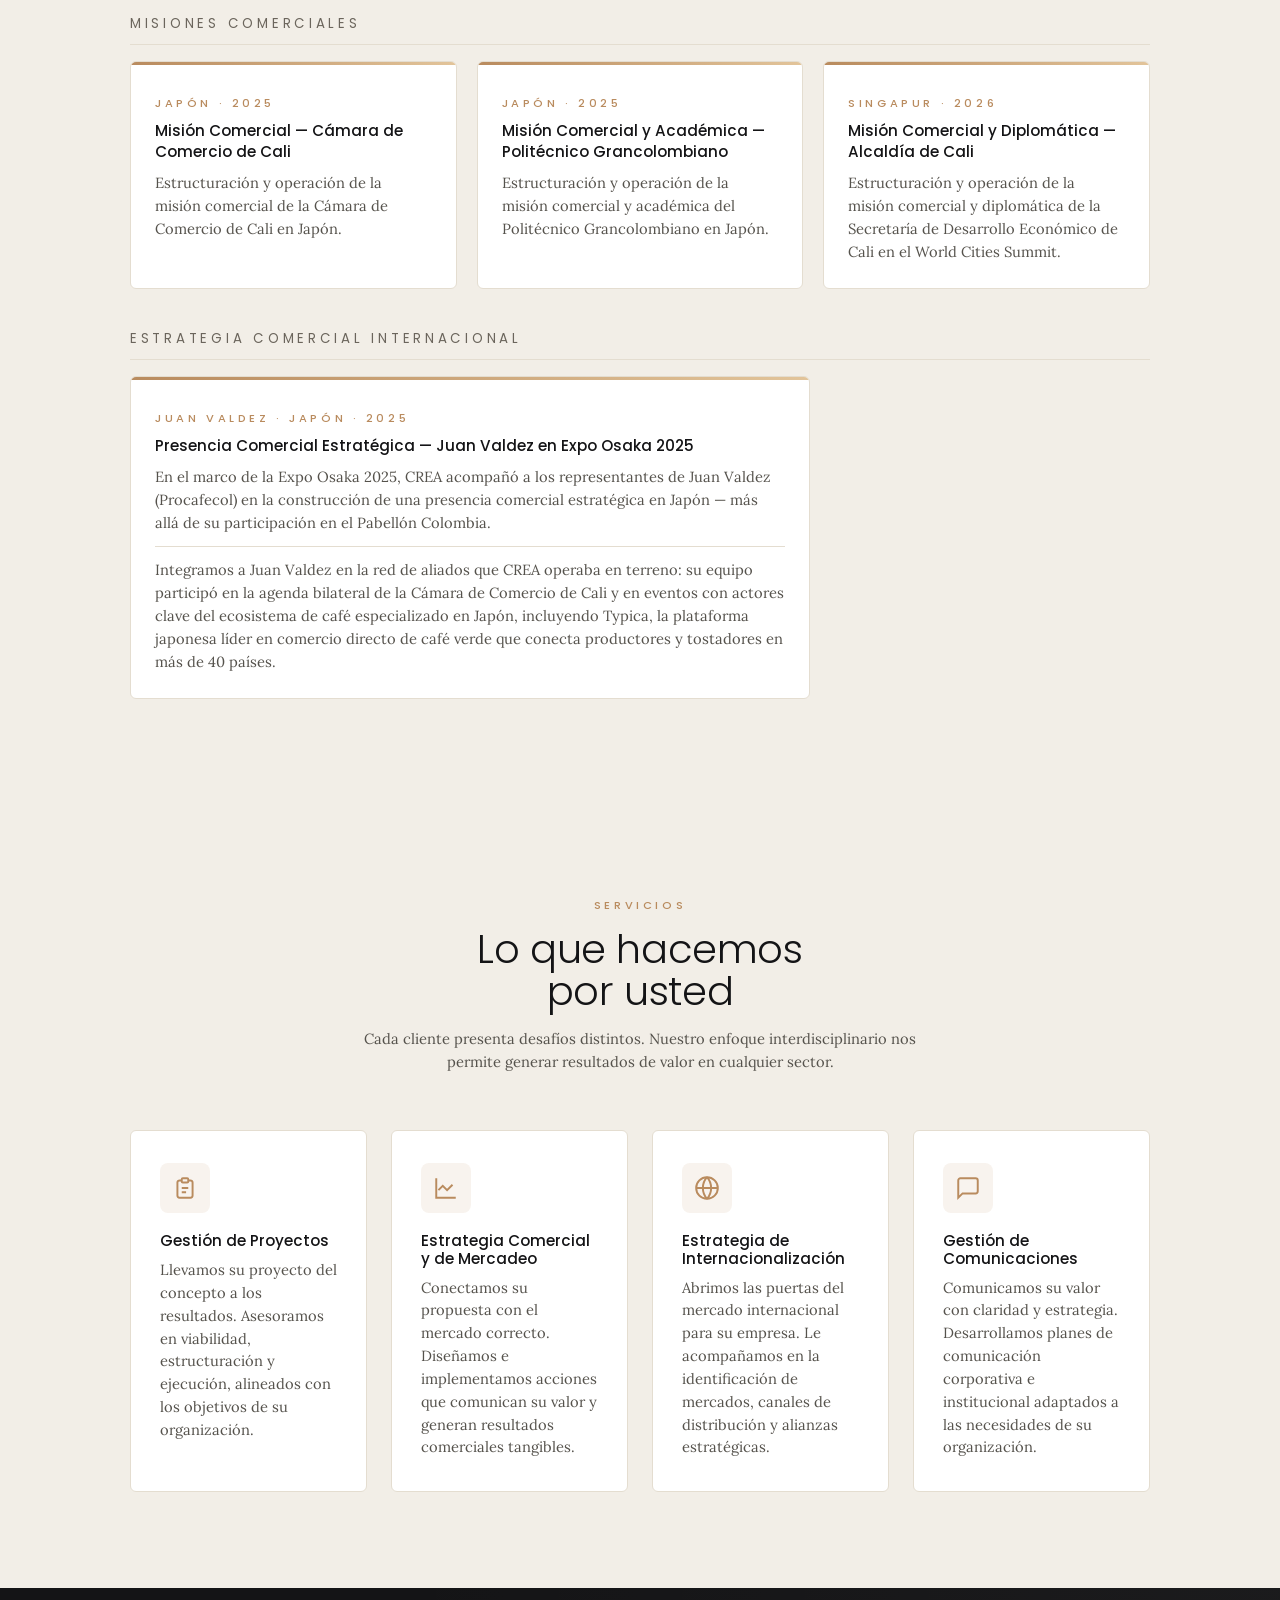
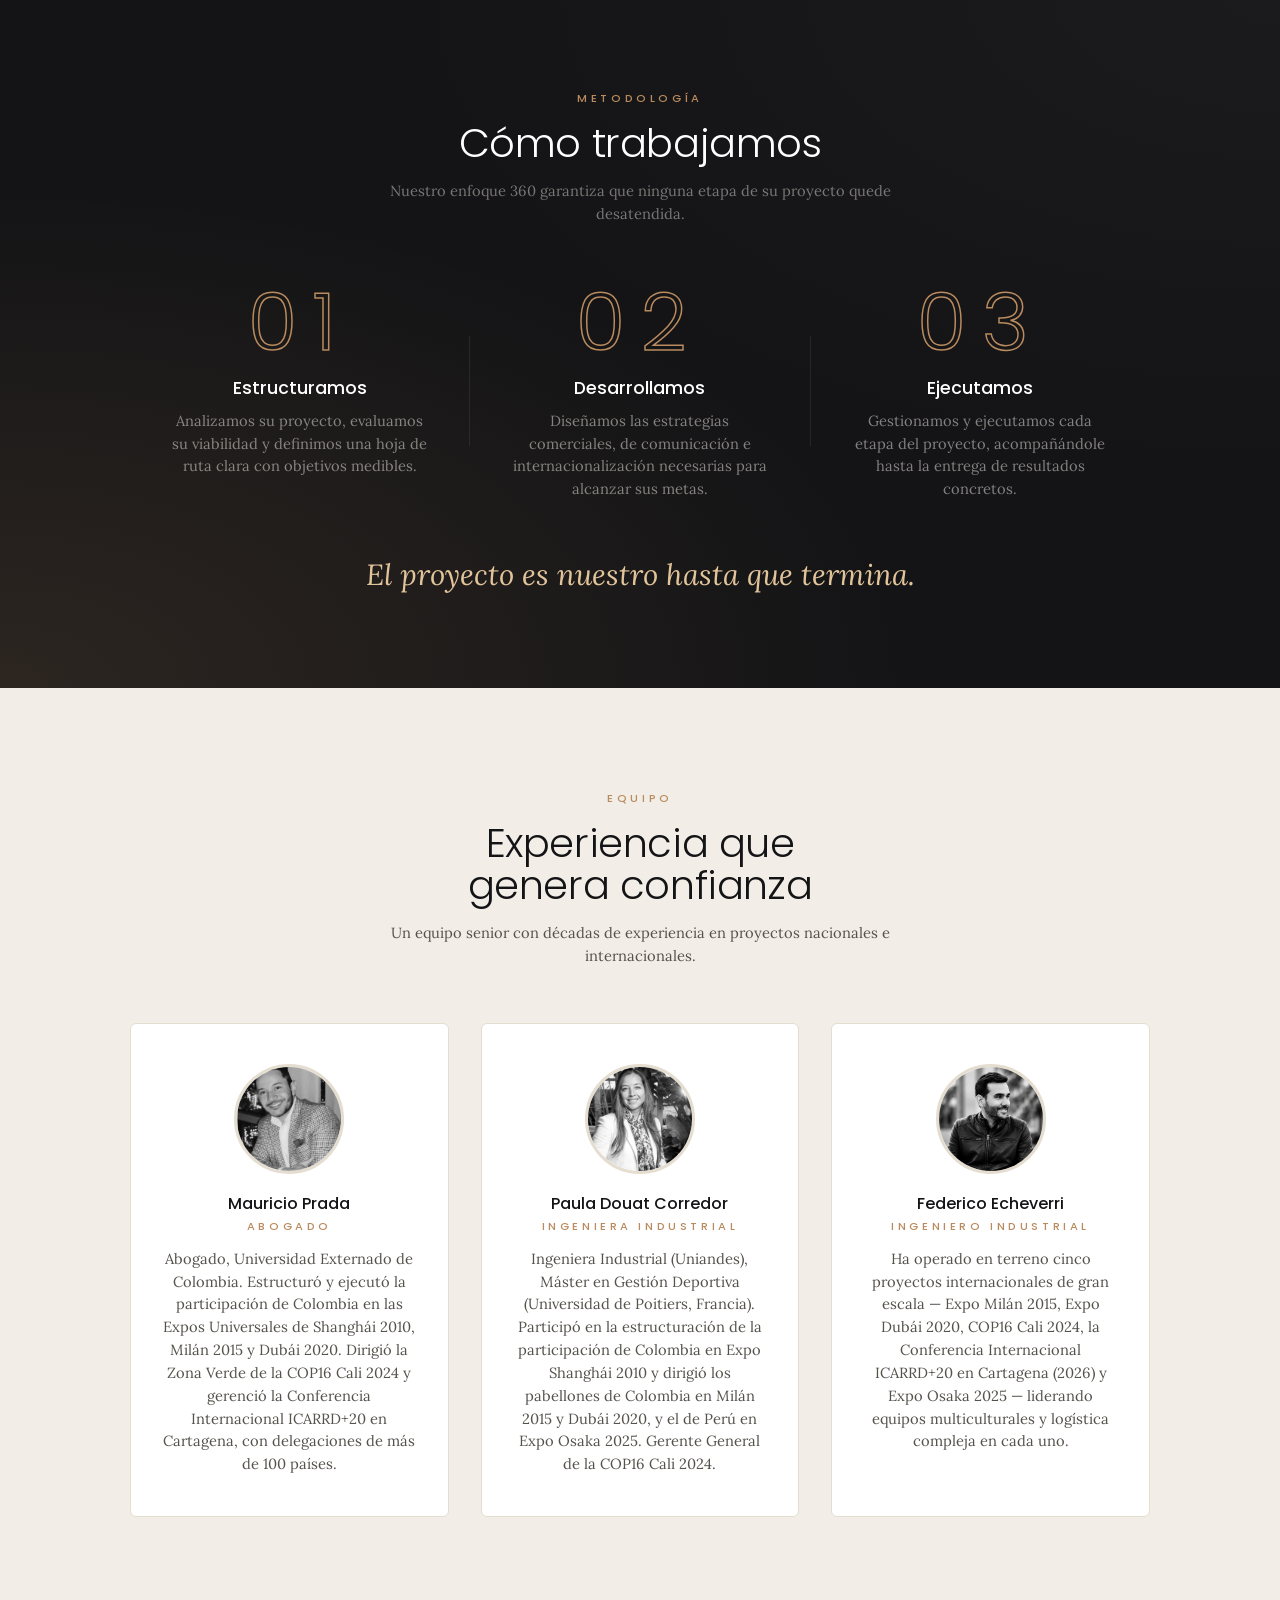
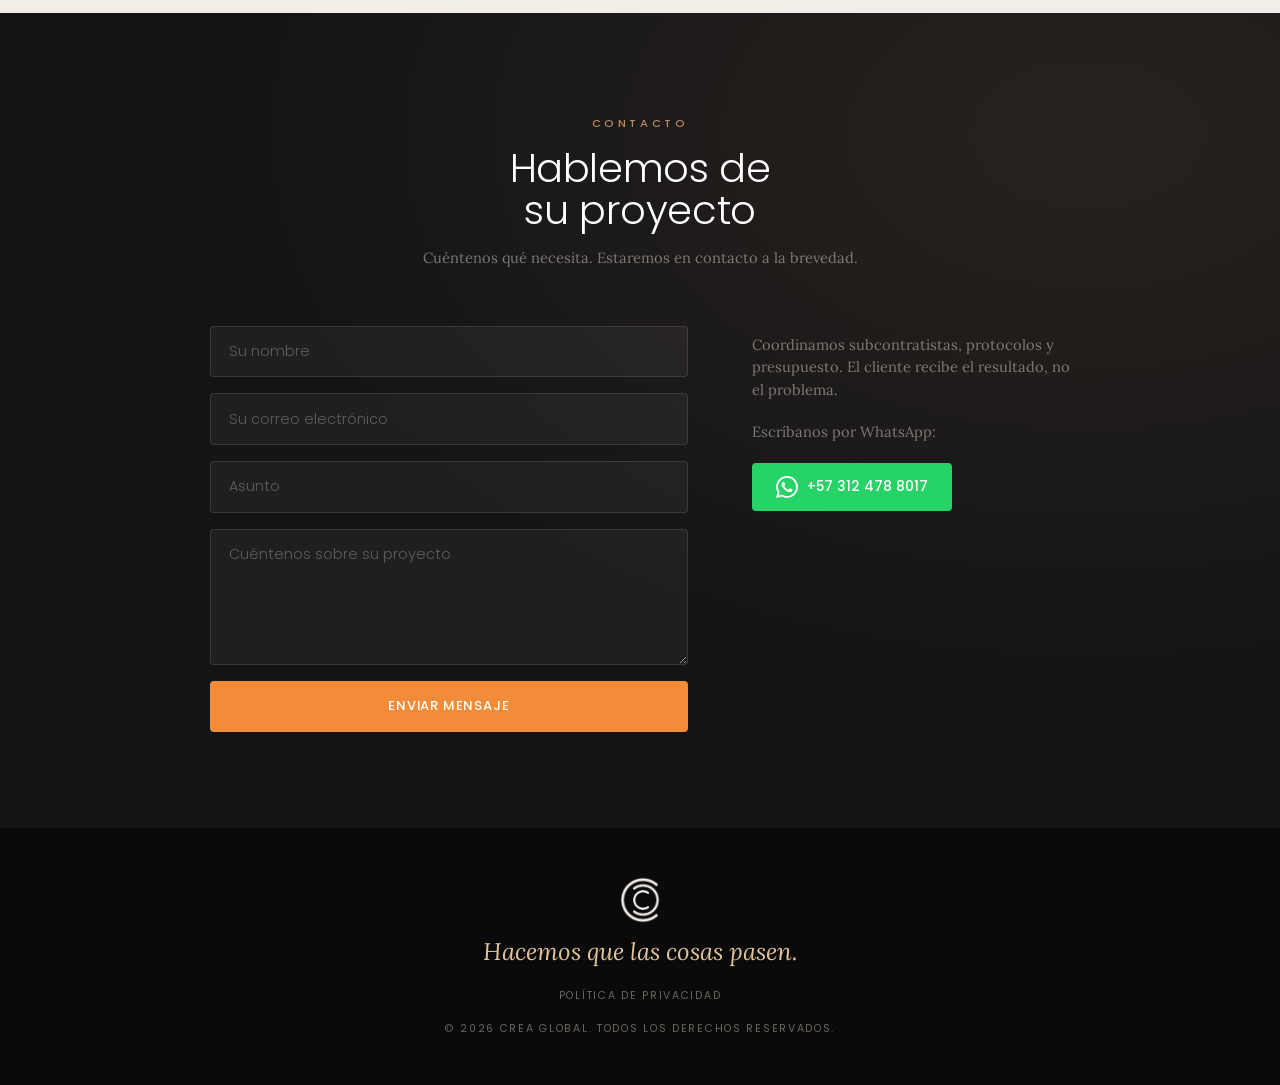
==== commit 8734b008: "Rebrand to Poppins/Lora typography and onyx/hueso/bronce/champagne palette Add video-ready media con" ====
--- a/index.html
+++ b/index.html
@@ -5,7 +5,7 @@
   <meta name="viewport" content="width=device-width, initial-scale=1.0" />
   <title>CREA Global — Estrategia. Ejecución. Resultados.</title>
   <link rel="stylesheet" href="style.css" />
-  <link href="https://fonts.googleapis.com/css2?family=Bebas+Neue&family=DM+Sans:ital,wght@0,300;0,400;0,500&display=swap" rel="stylesheet" />
+  <link href="https://fonts.googleapis.com/css2?family=Bebas+Neue&family=Poppins:ital,wght@0,300;0,400;0,500&family=Lora:ital,wght@0,400;1,400&display=swap" rel="stylesheet" />
 </head>
 <body>
 
@@ -33,8 +33,8 @@
     <div class="hero-bg"></div>
     <div class="hero-content">
       <p class="hero-tag reveal">Consultoría 360 · Internacional</p>
-      <h1 class="reveal">HACEMOS QUE SUCEDA.</h1>
-      <p class="hero-tagline reveal">Estrategia. Ejecución. <span class="accent-green">Resultados.</span></p>
+      <h1 class="reveal">Hacemos que las cosas pasen.</h1>
+      <p class="hero-tagline reveal">Estrategia. Ejecución. <span class="accent-bronce">Resultados.</span></p>
       <a href="#contacto" class="btn btn-hero reveal">Hablemos de su proyecto</a>
     </div>
     <a href="#experiencia" class="hero-scroll" aria-label="Continuar">
@@ -51,6 +51,8 @@
       <img src="images/logo-camara-cali.png" alt="Cámara de Comercio de Cali" />
       <img src="images/logo-procafecol.png" alt="Procafecol" />
       <img src="images/logo-politecnico.png" alt="Politécnico Grancolombiano" />
+      <img src="images/logo-yawa.png" alt="Yawa" />
+      <img src="images/logo-alcaldia-cali.png" alt="Alcaldía de Cali" />
     </div>
   </section>
 
@@ -63,10 +65,13 @@
         <p class="section-sub">Estructuramos y ejecutamos proyectos complejos en escenarios internacionales. No como asesores externos — como parte del equipo que los hace pasar.</p>
       </div>
 
+      <!-- .exp-media acepta <img> hoy; para agregar video más adelante, reemplazar el <img>
+           por <video autoplay muted loop playsinline poster="[misma imagen]" src="[clip].mp4"></video>
+           dentro del mismo contenedor — comparte posicionamiento y hover con la imagen. -->
       <p class="exp-category-label reveal">Exposiciones Universales</p>
       <div class="exp-grid">
         <div class="exp-card reveal">
-          <div class="exp-card-img" style="background-image: url('images/project-shanghai.jpg')"></div>
+          <div class="exp-media"><img src="images/project-shanghai.jpg" alt="Pabellón Colombia en Expo Shanghái 2010" loading="lazy" /></div>
           <div class="exp-body">
             <span class="exp-tag">Shanghái · 2010</span>
             <h3>Expo Shanghái 2010 — Pabellón Colombia</h3>
@@ -74,7 +79,7 @@
           </div>
         </div>
         <div class="exp-card reveal">
-          <div class="exp-card-img" style="background-image: url('images/project-milan.jpg')"></div>
+          <div class="exp-media"><img src="images/project-milan.jpg" alt="Pabellón Colombia en Expo Milán 2015" loading="lazy" /></div>
           <div class="exp-body">
             <span class="exp-tag">Milán · 2015</span>
             <h3>Expo Milán 2015 — Pabellón Colombia</h3>
@@ -82,7 +87,7 @@
           </div>
         </div>
         <div class="exp-card reveal">
-          <div class="exp-card-img" style="background-image: url('images/project-dubai.jpg')"></div>
+          <div class="exp-media"><img src="images/project-dubai.jpg" alt="Pabellón Colombia en Expo Dubái 2020" loading="lazy" /></div>
           <div class="exp-body">
             <span class="exp-tag">Dubái · 2020</span>
             <h3>Expo Dubai 2020 — Pabellón Colombia</h3>
@@ -90,7 +95,7 @@
           </div>
         </div>
         <div class="exp-card reveal">
-          <div class="exp-card-img" style="background-image: url('images/project-osaka.jpg')"></div>
+          <div class="exp-media"><img src="images/project-osaka.jpg" alt="Pabellón Perú en Expo Osaka 2025" loading="lazy" /></div>
           <div class="exp-body">
             <span class="exp-tag">Osaka · 2025</span>
             <h3>Expo Osaka 2025 — Pabellón Perú</h3>
@@ -102,7 +107,7 @@
       <p class="exp-category-label reveal">Conferencias Internacionales</p>
       <div class="exp-grid">
         <div class="exp-card reveal">
-          <div class="exp-card-img" style="background-image: url('images/project-cop16.jpg')"></div>
+          <div class="exp-media"><img src="images/project-cop16.jpg" alt="COP16 en Cali, 2024" loading="lazy" /></div>
           <div class="exp-body">
             <span class="exp-tag">Cali · Octubre 2024</span>
             <h3>COP16 — 16.ª Conferencia de las Partes del Convenio sobre la Diversidad Biológica</h3>
@@ -110,7 +115,7 @@
           </div>
         </div>
         <div class="exp-card reveal">
-          <div class="exp-card-img" style="background-image: url('images/project-ciudades.jpg')"></div>
+          <div class="exp-media"><img src="images/project-ciudades.jpg" alt="Día Mundial de las Ciudades 2025 en Bogotá" loading="lazy" /></div>
           <div class="exp-body">
             <span class="exp-tag">Bogotá · Octubre 2025</span>
             <h3>Día Mundial de las Ciudades 2025 — ONU-Hábitat</h3>
@@ -118,7 +123,7 @@
           </div>
         </div>
         <div class="exp-card reveal">
-          <div class="exp-card-img" style="background-image: url('images/project-icarrd.jpg')"></div>
+          <div class="exp-media"><img src="images/project-icarrd.jpg" alt="ICARRD+20 en Cartagena" loading="lazy" /></div>
           <div class="exp-body">
             <span class="exp-tag">Cartagena · Febrero 2026</span>
             <h3>ICARRD+20 — II Conferencia Internacional de Reforma Agraria y Desarrollo Rural</h3>
@@ -252,19 +257,19 @@
       </div>
       <div class="team-grid">
         <div class="team-card reveal">
-          <div class="team-photo placeholder-img"></div>
+          <img class="team-photo" src="images/team-mauricio.jpeg" alt="Mauricio Prada" />
           <h3>Mauricio Prada</h3>
           <p class="team-role">Abogado</p>
           <p class="team-bio">Abogado, Universidad Externado de Colombia. Estructuró y ejecutó la participación de Colombia en las Expos Universales de Shanghái 2010, Milán 2015 y Dubái 2020. Dirigió la Zona Verde de la COP16 Cali 2024 y gerenció la Conferencia Internacional ICARRD+20 en Cartagena, con delegaciones de más de 100 países.</p>
         </div>
         <div class="team-card reveal">
-          <div class="team-photo placeholder-img"></div>
+          <img class="team-photo" src="images/team-paula.jpeg" alt="Paula Douat Corredor" />
           <h3>Paula Douat Corredor</h3>
           <p class="team-role">Ingeniera Industrial</p>
           <p class="team-bio">Ingeniera Industrial (Uniandes), Máster en Gestión Deportiva (Universidad de Poitiers, Francia). Participó en la estructuración de la participación de Colombia en Expo Shanghái 2010 y dirigió los pabellones de Colombia en Milán 2015 y Dubái 2020, y el de Perú en Expo Osaka 2025. Gerente General de la COP16 Cali 2024.</p>
         </div>
         <div class="team-card reveal">
-          <div class="team-photo placeholder-img"></div>
+          <img class="team-photo" src="images/team-federico.png" alt="Federico Echeverri" />
           <h3>Federico Echeverri</h3>
           <p class="team-role">Ingeniero Industrial</p>
           <p class="team-bio">Ha operado en terreno cinco proyectos internacionales de gran escala — Expo Milán 2015, Expo Dubái 2020, COP16 Cali 2024, la Conferencia Internacional ICARRD+20 en Cartagena (2026) y Expo Osaka 2025 — liderando equipos multiculturales y logística compleja en cada uno.</p>
@@ -305,7 +310,7 @@
   <footer class="footer">
     <div class="footer-inner">
       <img src="images/isotipo-negativo-fondo-transparente.png" alt="CREA Global" height="48" />
-      <p class="footer-tagline">Estrategia. Ejecución. <span class="accent-green">Resultados.</span></p>
+      <p class="footer-tagline">Hacemos que las cosas pasen.</p>
       <div class="footer-links">
         <a href="#">Política de Privacidad</a>
       </div>
--- a/style.css
+++ b/style.css
@@ -2,36 +2,42 @@
 *, *::before, *::after { box-sizing: border-box; margin: 0; padding: 0; }
 
 :root {
-  /* Brand palette — Manual de Marca CREA Global */
-  --black:      #000000; /* Negro */
-  --dark:       #2B2B2B; /* Gris Oscuro */
-  --gray:       #EAEAEA; /* Gris Claro */
+  /* Brand palette — CREA Global (actualización 2026) */
+  --onyx:       #141416; /* autoridad, fondos, texto */
+  --hueso:      #F2EEE7; /* base cálida, papel */
+  --bronce:     #B98B5E; /* acento, relación, laberinto */
+  --champagne:  #E2C49A; /* realce, resultado, cifras */
+  --orange:     #F28C38; /* Naranja Acento — CTA, pendiente de revisión con la nueva paleta */
   --white:      #FFFFFF;
-  --navy:       #0A2A66; /* Azul Corporativo */
-  --green:      #1FA67A; /* Verde Estratégico */
-  --orange:     #F28C38; /* Naranja Acento */
   /* Derived */
-  --off-white:  #F5F5F5;
-  --text:       #000000;
-  --muted:      #2B2B2B;
-  --border:     #EAEAEA;
+  --text:       var(--onyx);
+  --muted:      #55524C; /* onyx atenuado, para cuerpo de texto */
+  --border:     #E4DDD0; /* hueso atenuado, para bordes sobre blanco/hueso */
 }
 
 html { scroll-behavior: smooth; }
 
 body {
-  font-family: 'DM Sans', sans-serif;
-  font-weight: 300;
+  font-family: 'Lora', serif;
+  font-weight: 400;
   color: var(--text);
-  background: var(--white);
-  line-height: 1.7;
+  background: var(--hueso);
+  line-height: 1.55;
   -webkit-font-smoothing: antialiased;
 }
 
 a { text-decoration: none; color: inherit; }
 h1, h2, h3 { line-height: 1.15; }
-h1, h2 { font-family: 'Bebas Neue', sans-serif; text-transform: uppercase; letter-spacing: 0.04em; }
-h3 { font-family: 'DM Sans', sans-serif; font-weight: 500; }
+h1 { font-family: 'Bebas Neue', sans-serif; text-transform: uppercase; letter-spacing: 0.04em; }
+h2 {
+  font-family: 'Poppins', sans-serif;
+  font-weight: 300;
+  font-size: clamp(1.8rem, 4vw, 2.5rem);
+  line-height: 1.05;
+  letter-spacing: -0.01em;
+  text-transform: none;
+}
+h3 { font-family: 'Poppins', sans-serif; font-weight: 500; }
 
 /* ── Reveal animations ── */
 .reveal {
@@ -54,28 +60,29 @@
 .section-header { text-align: center; margin-bottom: 3.5rem; }
 .section-tag {
   display: inline-block;
-  font-family: 'DM Sans', sans-serif;
-  font-size: 0.68rem;
-  font-weight: 500;
-  letter-spacing: 0.18em;
+  font-family: 'Poppins', sans-serif;
+  font-size: 0.7rem;
+  font-weight: 500;
+  letter-spacing: 0.32em;
   text-transform: uppercase;
-  color: var(--green);
+  color: var(--bronce);
   margin-bottom: 0.9rem;
 }
 .section-header h2 {
-  font-size: clamp(2rem, 4.5vw, 3.2rem);
-  color: var(--black);
+  color: var(--onyx);
   margin-bottom: 1rem;
 }
 .section-sub {
-  font-size: 1rem;
+  font-family: 'Lora', serif;
+  font-size: 0.92rem;
+  line-height: 1.55;
   color: var(--muted);
   max-width: 560px;
   margin: 0 auto;
 }
 
-.accent-green { color: var(--green); }
-.placeholder-img { background: #d8dde6; border-radius: 8px; }
+.accent-bronce { color: var(--bronce); }
+.placeholder-img { background: #E4DDD0; border-radius: 8px; }
 
 /* ── Navbar ── */
 .navbar {
@@ -83,7 +90,7 @@
   align-items: center;
   justify-content: space-between;
   padding: 1rem 2.5rem;
-  background: rgba(255,255,255,0.97);
+  background: rgba(242,238,231,0.97);
   backdrop-filter: blur(10px);
   border-bottom: 1px solid transparent;
   position: sticky;
@@ -100,17 +107,17 @@
 
 .nav-links { display: flex; gap: 2rem; }
 .nav-links a {
-  font-family: 'DM Sans', sans-serif;
+  font-family: 'Poppins', sans-serif;
   font-size: 0.8rem;
   font-weight: 500;
   letter-spacing: 0.04em;
-  color: var(--dark);
+  color: var(--onyx);
   transition: color 0.2s;
 }
-.nav-links a:hover { color: var(--green); }
+.nav-links a:hover { color: var(--bronce); }
 .nav-actions { display: flex; align-items: center; gap: 1.2rem; }
-.ig-link { color: var(--dark); display: flex; align-items: center; transition: color 0.2s; }
-.ig-link:hover { color: var(--green); }
+.ig-link { color: var(--onyx); display: flex; align-items: center; transition: color 0.2s; }
+.ig-link:hover { color: var(--bronce); }
 .hamburger { display: none; background: none; border: none; font-size: 1.4rem; cursor: pointer; color: var(--text); }
 
 /* ── Buttons ── */
@@ -120,7 +127,7 @@
   background: var(--orange);
   color: var(--white);
   border-radius: 4px;
-  font-family: 'DM Sans', sans-serif;
+  font-family: 'Poppins', sans-serif;
   font-size: 0.82rem;
   font-weight: 500;
   letter-spacing: 0.06em;
@@ -165,8 +172,8 @@
   inset: 0;
   background: linear-gradient(
     to bottom,
-    rgba(10,42,102,0.55) 0%,
-    rgba(5,14,26,0.72) 100%
+    rgba(20,20,22,0.55) 0%,
+    rgba(10,10,11,0.72) 100%
   );
 }
 @keyframes heroZoom {
@@ -181,14 +188,14 @@
 }
 .hero-tag {
   display: inline-block;
-  font-family: 'DM Sans', sans-serif;
-  font-size: 0.68rem;
-  font-weight: 500;
-  letter-spacing: 0.2em;
+  font-family: 'Poppins', sans-serif;
+  font-size: 0.7rem;
+  font-weight: 500;
+  letter-spacing: 0.32em;
   text-transform: uppercase;
-  color: var(--green);
-  border: 1px solid rgba(31,166,122,0.35);
-  background: rgba(31,166,122,0.08);
+  color: var(--champagne);
+  border: 1px solid rgba(185,139,94,0.4);
+  background: rgba(185,139,94,0.1);
   padding: 0.35rem 1.1rem;
   border-radius: 100px;
   margin-bottom: 1.8rem;
@@ -200,16 +207,16 @@
   letter-spacing: 0.06em;
 }
 .hero-tagline {
-  font-family: 'DM Sans', sans-serif;
+  font-family: 'Poppins', sans-serif;
   font-size: 1.1rem;
   font-weight: 400;
-  color: rgba(255,255,255,0.7);
+  color: rgba(242,238,231,0.7);
   letter-spacing: 0.04em;
   margin-bottom: 1.2rem;
 }
 .hero-sub {
   font-size: 1rem;
-  color: rgba(255,255,255,0.55);
+  color: rgba(242,238,231,0.55);
   max-width: 560px;
   margin: 0 auto 2.5rem;
   line-height: 1.8;
@@ -219,12 +226,12 @@
   bottom: 2.5rem;
   left: 50%;
   transform: translateX(-50%);
-  color: rgba(255,255,255,0.3);
+  color: rgba(242,238,231,0.3);
   animation: bounce 2.2s ease-in-out infinite;
   z-index: 1;
   transition: color 0.2s;
 }
-.hero-scroll:hover { color: rgba(255,255,255,0.7); }
+.hero-scroll:hover { color: rgba(242,238,231,0.7); }
 @keyframes bounce {
   0%, 100% { transform: translateX(-50%) translateY(0); }
   50%       { transform: translateX(-50%) translateY(9px); }
@@ -239,12 +246,12 @@
   text-align: center;
 }
 .trust-label {
-  font-family: 'DM Sans', sans-serif;
-  font-size: 0.65rem;
-  font-weight: 500;
+  font-family: 'Poppins', sans-serif;
+  font-size: 0.667rem;
+  font-weight: 400;
   letter-spacing: 0.16em;
   text-transform: uppercase;
-  color: #b0b8c4;
+  color: #9a948a;
   margin-bottom: 1.5rem;
 }
 .trust-logos {
@@ -263,14 +270,14 @@
 .trust-logos img:hover { filter: grayscale(0%) opacity(100%); }
 
 /* ── Experience ── */
-.experience { background: var(--white); }
+.experience { background: var(--hueso); }
 .exp-category-label {
-  font-family: 'DM Sans', sans-serif;
-  font-size: 0.68rem;
-  font-weight: 500;
-  letter-spacing: 0.14em;
+  font-family: 'Poppins', sans-serif;
+  font-size: 0.833rem;
+  font-weight: 400;
+  letter-spacing: 0.28em;
   text-transform: uppercase;
-  color: #9aa3af;
+  color: #6b655c;
   margin: 2.5rem 0 1rem;
   padding-bottom: 0.6rem;
   border-bottom: 1px solid var(--border);
@@ -293,38 +300,58 @@
 }
 .exp-card-accent {
   height: 3px;
-  background: linear-gradient(90deg, var(--green), #5dcba8);
-}
-.exp-card-img {
+  background: linear-gradient(90deg, var(--bronce), var(--champagne));
+}
+/* Contenedor de medios: hoy solo <img>; listo para recibir <video> como
+   reemplazo directo (mismo posicionamiento, mismo hover) cuando haya clips. */
+.exp-media {
+  position: relative;
   height: 260px;
-  background-size: cover;
-  background-position: center;
+  overflow: hidden;
+}
+.exp-media img,
+.exp-media video {
+  position: absolute;
+  inset: 0;
+  width: 100%;
+  height: 100%;
+  object-fit: cover;
   transition: transform 0.5s ease;
 }
-.exp-card:hover .exp-card-img {
+.exp-card:hover .exp-media img,
+.exp-card:hover .exp-media video {
   transform: scale(1.04);
 }
 .exp-card { overflow: hidden; }
 .exp-body { padding: 1.5rem; }
 .exp-tag {
   display: inline-block;
-  font-family: 'DM Sans', sans-serif;
-  font-size: 0.65rem;
-  font-weight: 500;
-  letter-spacing: 0.12em;
+  font-family: 'Poppins', sans-serif;
+  font-size: 0.7rem;
+  font-weight: 500;
+  letter-spacing: 0.32em;
   text-transform: uppercase;
-  color: var(--green);
+  color: var(--bronce);
   margin-bottom: 0.5rem;
 }
 .exp-body h3 {
+  font-family: 'Poppins', sans-serif;
   font-size: 0.95rem;
-  font-weight: 700;
+  font-weight: 500;
   margin-bottom: 0.6rem;
   line-height: 1.4;
-  color: var(--black);
-}
-.exp-body p { font-size: 0.875rem; color: var(--muted); line-height: 1.7; }
+  color: var(--onyx);
+}
+.exp-body p {
+  font-family: 'Lora', serif;
+  font-size: 0.92rem;
+  color: var(--muted);
+  line-height: 1.55;
+}
 .exp-body-extra {
+  font-size: 1.25rem;
+  line-height: 1.5;
+  color: var(--onyx);
   margin-top: 0.75rem;
   padding-top: 0.75rem;
   border-top: 1px solid var(--border);
@@ -332,7 +359,7 @@
 .exp-card-featured { max-width: 680px; }
 
 /* ── Services ── */
-.services { background: var(--white); }
+.services { background: var(--hueso); }
 .services-grid {
   display: grid;
   grid-template-columns: repeat(auto-fit, minmax(230px, 1fr));
@@ -349,32 +376,38 @@
   background: var(--white);
   box-shadow: 0 10px 36px rgba(0,0,0,0.07);
   transform: translateY(-3px);
-  border-color: var(--green);
+  border-color: var(--bronce);
 }
 .service-icon {
   width: 50px;
   height: 50px;
-  background: rgba(31,166,122,0.08);
+  background: rgba(185,139,94,0.1);
   border-radius: 8px;
   display: flex;
   align-items: center;
   justify-content: center;
   margin-bottom: 1.2rem;
-  color: var(--green);
+  color: var(--bronce);
   transition: background 0.3s;
 }
-.service-card:hover .service-icon { background: rgba(31,166,122,0.14); }
+.service-card:hover .service-icon { background: rgba(185,139,94,0.16); }
 .service-card h3 {
+  font-family: 'Poppins', sans-serif;
   font-size: 0.95rem;
-  font-weight: 700;
+  font-weight: 500;
   margin-bottom: 0.6rem;
-  color: var(--black);
-}
-.service-card p { font-size: 0.875rem; color: var(--muted); line-height: 1.7; }
+  color: var(--onyx);
+}
+.service-card p {
+  font-family: 'Lora', serif;
+  font-size: 0.92rem;
+  color: var(--muted);
+  line-height: 1.55;
+}
 
 /* ── Methodology ── */
 .methodology {
-  background: var(--navy);
+  background: var(--onyx);
   position: relative;
   overflow: hidden;
 }
@@ -383,13 +416,13 @@
   position: absolute;
   inset: 0;
   background:
-    radial-gradient(ellipse at 0% 100%, rgba(31,166,122,0.15) 0%, transparent 50%),
-    radial-gradient(ellipse at 100% 0%, rgba(255,255,255,0.03) 0%, transparent 50%);
+    radial-gradient(ellipse at 0% 100%, rgba(185,139,94,0.15) 0%, transparent 50%),
+    radial-gradient(ellipse at 100% 0%, rgba(242,238,231,0.03) 0%, transparent 50%);
   pointer-events: none;
 }
-.methodology .section-tag { color: var(--green); }
+.methodology .section-tag { color: var(--bronce); }
 .methodology .section-header h2 { color: var(--white); }
-.methodology .section-sub { color: rgba(255,255,255,0.45); }
+.methodology .section-sub { color: rgba(242,238,231,0.45); }
 .method-steps {
   display: flex;
   align-items: flex-start;
@@ -398,15 +431,17 @@
 }
 .method-step { flex: 1; text-align: center; padding: 0 2.5rem; }
 .step-number {
-  font-family: 'Bebas Neue', sans-serif;
+  font-family: 'Poppins', sans-serif;
+  font-weight: 300;
   font-size: 5rem;
+  letter-spacing: 0.2em;
   color: transparent;
-  -webkit-text-stroke: 1.5px rgba(31,166,122,0.35);
+  -webkit-text-stroke: 1.5px rgba(185,139,94,0.35);
   line-height: 1;
   margin-bottom: 1rem;
 }
 .method-step.visible .step-number {
-  -webkit-text-stroke: 1.5px var(--green);
+  -webkit-text-stroke: 1.5px var(--bronce);
   animation: numberPop 0.6s ease forwards;
 }
 @keyframes numberPop {
@@ -414,8 +449,8 @@
   60%  { transform: scale(1.05); }
   100% { transform: scale(1); opacity: 1; }
 }
-.method-step h3 { font-size: 1.1rem; font-weight: 700; color: var(--white); margin-bottom: 0.75rem; }
-.method-step p { font-size: 0.875rem; color: rgba(255,255,255,0.45); line-height: 1.75; }
+.method-step h3 { font-family: 'Poppins', sans-serif; font-size: 1.1rem; font-weight: 500; color: var(--white); margin-bottom: 0.75rem; }
+.method-step p { font-family: 'Lora', serif; font-size: 0.92rem; color: rgba(242,238,231,0.5); line-height: 1.55; }
 .method-divider {
   width: 1px;
   height: 110px;
@@ -425,7 +460,7 @@
 }
 
 /* ── Team ── */
-.team { background: var(--white); }
+.team { background: var(--hueso); }
 .team-grid {
   display: grid;
   grid-template-columns: repeat(3, minmax(220px, 320px));
@@ -445,36 +480,38 @@
   transform: translateY(-3px);
 }
 .team-photo {
+  display: block;
   width: 110px;
   height: 110px;
+  object-fit: cover;
   border-radius: 50%;
   margin: 0 auto 1.3rem;
-  border: 3px solid var(--gray);
-}
-.team-card h3 { font-size: 1rem; font-weight: 700; margin-bottom: 0.3rem; color: var(--black); }
+  border: 3px solid var(--border);
+}
+.team-card h3 { font-family: 'Poppins', sans-serif; font-size: 1rem; font-weight: 500; margin-bottom: 0.3rem; color: var(--onyx); }
 .team-role {
-  font-family: 'DM Sans', sans-serif;
-  font-size: 0.72rem;
-  font-weight: 500;
-  color: var(--green);
-  letter-spacing: 0.08em;
+  font-family: 'Poppins', sans-serif;
+  font-size: 0.7rem;
+  font-weight: 500;
+  color: var(--bronce);
+  letter-spacing: 0.32em;
   text-transform: uppercase;
   margin-bottom: 0.75rem;
 }
-.team-bio { font-size: 0.875rem; color: var(--muted); }
+.team-bio { font-family: 'Lora', serif; font-size: 0.92rem; color: var(--muted); line-height: 1.55; }
 
 /* ── Contact ── */
-.contact { background: var(--navy); position: relative; overflow: hidden; }
+.contact { background: var(--onyx); position: relative; overflow: hidden; }
 .contact::before {
   content: '';
   position: absolute;
   inset: 0;
-  background: radial-gradient(ellipse at 85% 15%, rgba(31,166,122,0.12) 0%, transparent 55%);
+  background: radial-gradient(ellipse at 85% 15%, rgba(185,139,94,0.12) 0%, transparent 55%);
   pointer-events: none;
 }
-.contact .section-tag { color: var(--green); }
+.contact .section-tag { color: var(--bronce); }
 .contact .section-header h2 { color: var(--white); }
-.contact .section-sub { color: rgba(255,255,255,0.45); }
+.contact .section-sub { color: rgba(242,238,231,0.45); }
 .contact-inner {
   display: grid;
   grid-template-columns: 3fr 2fr;
@@ -489,26 +526,32 @@
 .contact-form input,
 .contact-form textarea {
   padding: 0.9rem 1.1rem;
-  border: 1px solid rgba(255,255,255,0.1);
+  border: 1px solid rgba(242,238,231,0.12);
   border-radius: 4px;
   font-size: 0.9rem;
-  font-family: 'DM Sans', sans-serif;
+  font-family: 'Poppins', sans-serif;
   font-weight: 300;
-  background: rgba(255,255,255,0.05);
+  background: rgba(242,238,231,0.05);
   color: var(--white);
   transition: border-color 0.2s, background 0.2s;
 }
 .contact-form input::placeholder,
-.contact-form textarea::placeholder { color: rgba(255,255,255,0.3); }
+.contact-form textarea::placeholder { color: rgba(242,238,231,0.3); }
 .contact-form input:focus,
 .contact-form textarea:focus {
   outline: none;
-  border-color: var(--green);
-  background: rgba(255,255,255,0.08);
+  border-color: var(--bronce);
+  background: rgba(242,238,231,0.08);
 }
 .contact-form textarea { resize: vertical; }
 .contact-info { padding-top: 0.5rem; }
-.contact-info p { font-size: 0.9rem; color: rgba(255,255,255,0.45); margin-bottom: 1.2rem; line-height: 1.7; }
+.contact-info p {
+  font-family: 'Lora', serif;
+  font-size: 0.92rem;
+  line-height: 1.55;
+  color: rgba(242,238,231,0.45);
+  margin-bottom: 1.2rem;
+}
 .whatsapp-btn {
   display: inline-flex;
   align-items: center;
@@ -517,7 +560,7 @@
   color: var(--white);
   padding: 0.8rem 1.5rem;
   border-radius: 4px;
-  font-family: 'DM Sans', sans-serif;
+  font-family: 'Poppins', sans-serif;
   font-size: 0.85rem;
   font-weight: 500;
   transition: background 0.2s, transform 0.2s;
@@ -525,7 +568,7 @@
 .whatsapp-btn:hover { background: #1db954; transform: translateY(-2px); }
 
 /* ── Footer ── */
-.footer { background: #050e1a; color: #4a5568; padding: 3rem 2rem; }
+.footer { background: #0a0a0b; color: #6b655c; padding: 3rem 2rem; }
 .footer-inner {
   max-width: 1100px;
   margin: 0 auto;
@@ -536,26 +579,27 @@
   text-align: center;
 }
 .footer-tagline {
-  font-family: 'DM Sans', sans-serif;
-  font-size: 0.8rem;
-  font-weight: 400;
-  letter-spacing: 0.08em;
-  color: rgba(255,255,255,0.25);
-}
-.footer-links a { color: #4a5568; font-size: 0.8rem; transition: color 0.2s; }
-.footer-links a:hover { color: var(--green); }
-.footer-copy { font-size: 0.75rem; }
+  font-family: 'Lora', serif;
+  font-style: italic;
+  font-size: 1.5rem;
+  line-height: 1.2;
+  color: var(--champagne);
+}
+.footer-links a { font-family: 'Poppins', sans-serif; color: #6b655c; font-size: 0.667rem; letter-spacing: 0.16em; text-transform: uppercase; transition: color 0.2s; }
+.footer-links a:hover { color: var(--bronce); }
+.footer-copy { font-family: 'Poppins', sans-serif; font-size: 0.667rem; letter-spacing: 0.16em; text-transform: uppercase; }
 
 /* ── Method closing phrase ── */
 .method-closing {
-  font-family: 'Bebas Neue', sans-serif;
-  font-size: clamp(1.5rem, 3vw, 2.2rem);
-  letter-spacing: 0.08em;
-  text-transform: uppercase;
-  color: var(--white);
+  font-family: 'Lora', serif;
+  font-style: italic;
+  font-weight: 400;
+  font-size: clamp(1.17rem, 2.4vw, 1.83rem);
+  line-height: 1.2;
+  color: var(--champagne);
   text-align: center;
   margin-top: 3.5rem;
-  opacity: 0.75;
+  opacity: 0.85;
   position: relative;
   z-index: 1;
 }
